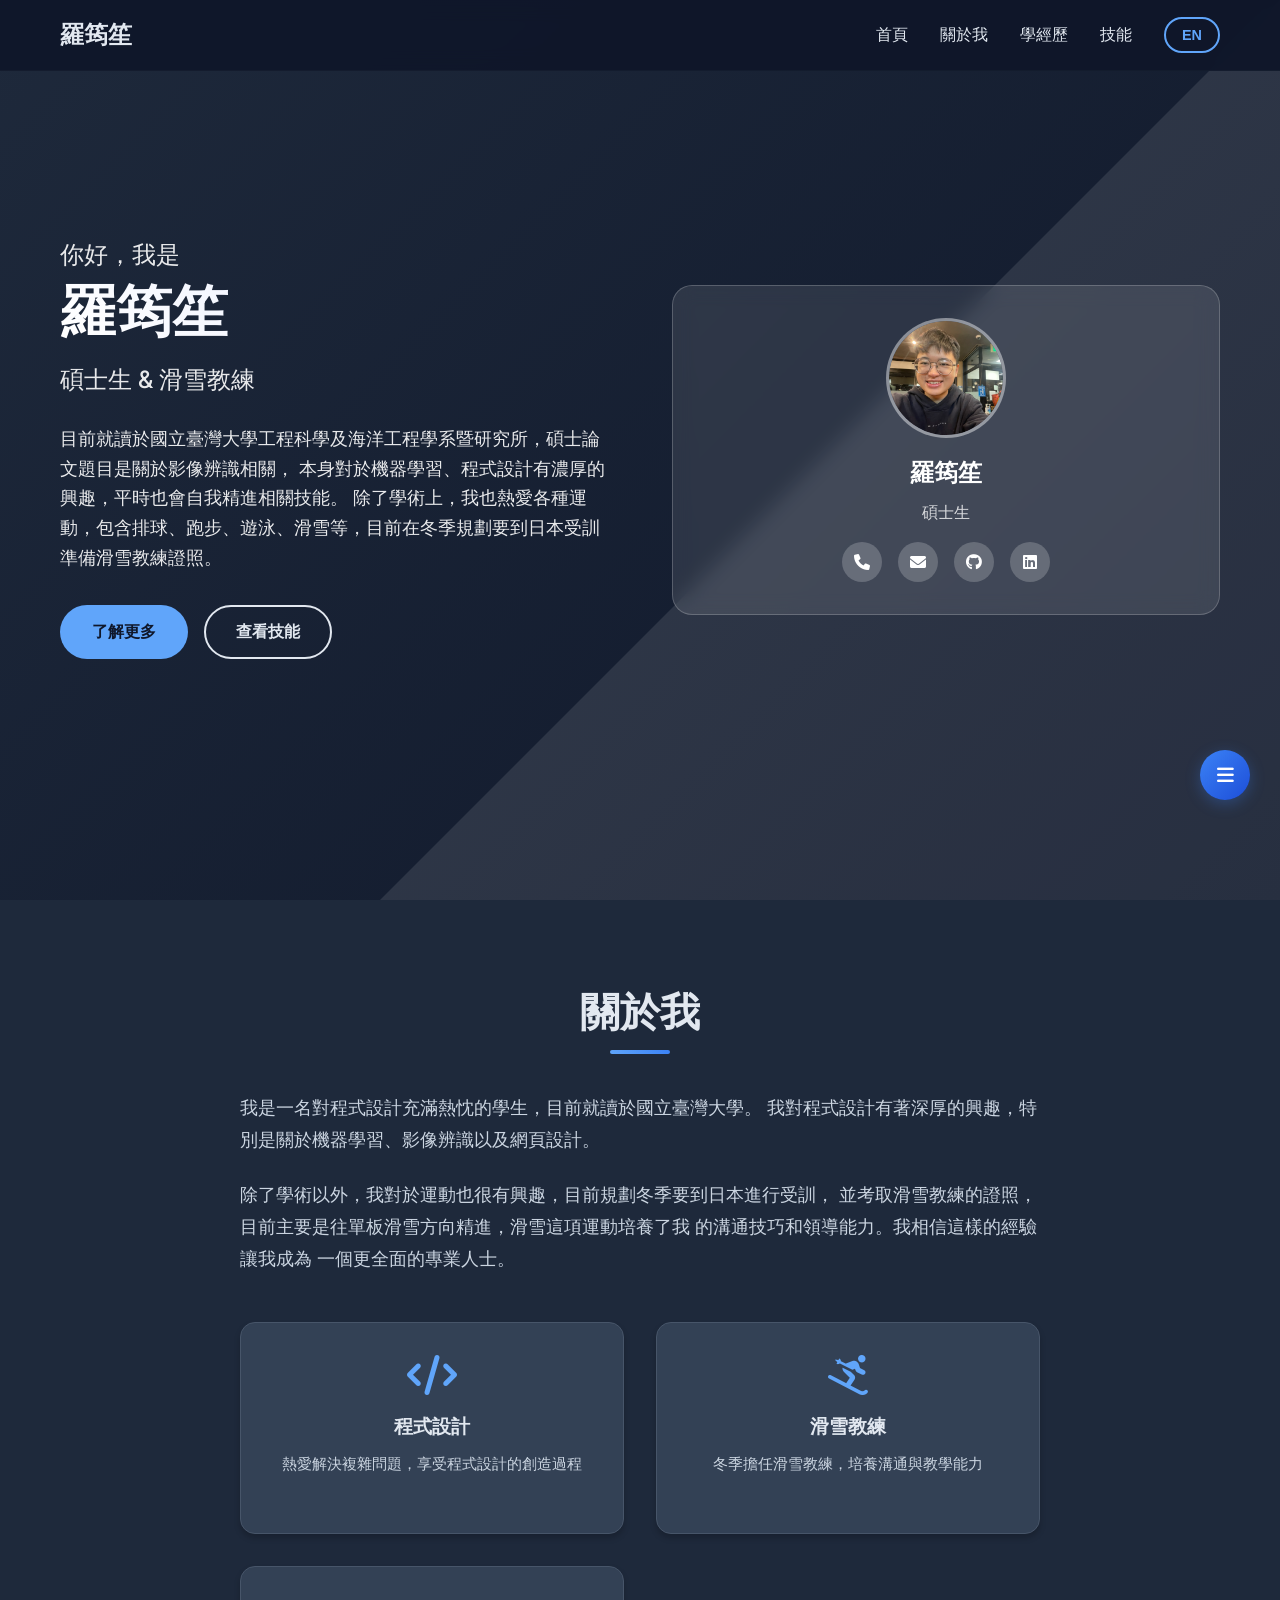
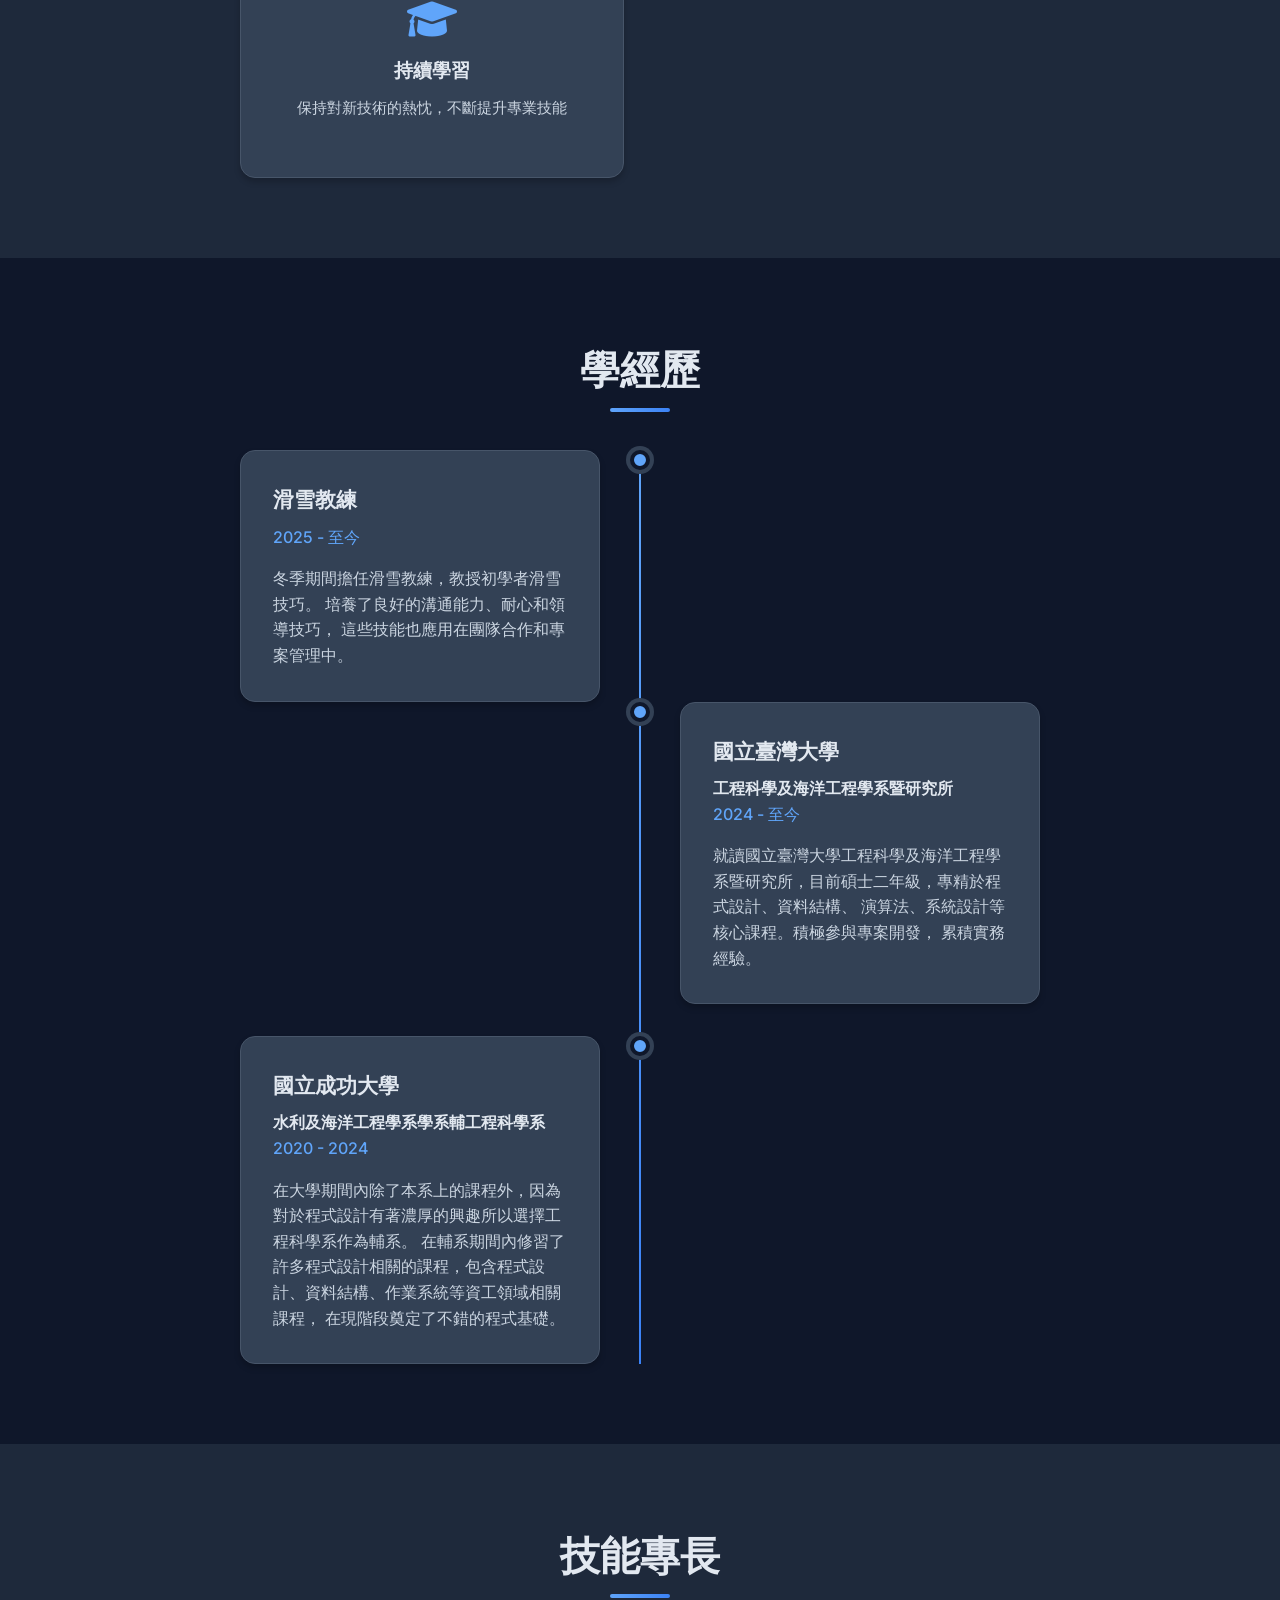
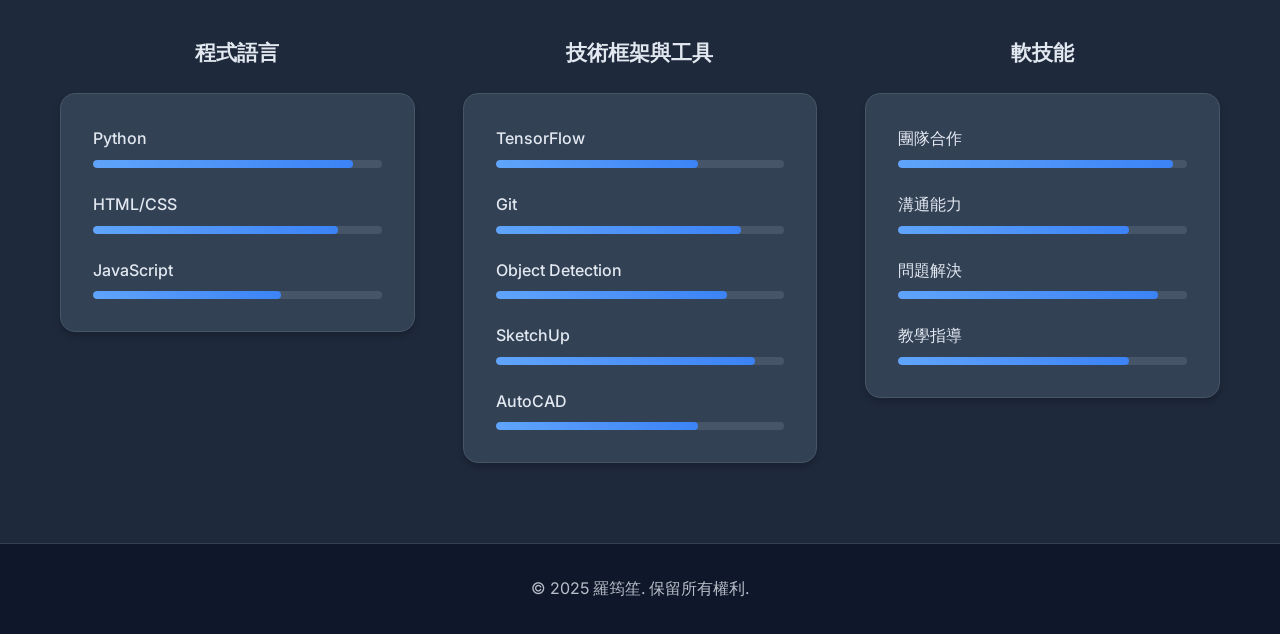
==== index.html @ c0f43e89 "new personal website" ====
<!DOCTYPE html>
<html lang="zh-TW">
<head>
    <meta charset="UTF-8">
    <meta name="viewport" content="width=device-width, initial-scale=1.0">
    <title>homepage</title>
    <link rel="stylesheet" href="styles.css">
    <link href="https://fonts.googleapis.com/css2?family=Inter:wght@300;400;500;600;700&display=swap" rel="stylesheet">
    <link rel="stylesheet" href="https://cdnjs.cloudflare.com/ajax/libs/font-awesome/6.0.0/css/all.min.css">
</head>
<body>
    <nav class="navbar">
        <div class="nav-container">
            <div class="nav-logo">
                <a href="#home"><h2 data-zh="羅筠笙" data-en="YUN-SHENG, LO">羅筠笙</h2></a>
            </div>
            <div class="nav-right">
                <ul class="nav-menu">
                    <li><a href="#home" class="nav-link" data-zh="首頁" data-en="Home">首頁</a></li>
                    <li><a href="#about" class="nav-link" data-zh="關於我" data-en="About">關於我</a></li>
                    <li><a href="#education" class="nav-link" data-zh="學經歷" data-en="Education">學經歷</a></li>
                    <li><a href="#skills" class="nav-link" data-zh="技能" data-en="Skills">技能</a></li>
                </ul>
                <div class="language-switcher">
                    <button id="langToggle" class="lang-btn">EN</button>
                </div>
                
            </div>
            <div class="hamburger">
                <span class="bar"></span>
                <span class="bar"></span>
                <span class="bar"></span>
            </div>
        </div>
    </nav>

    <main>
        <!-- Hero Section -->
        <section id="home" class="hero">
            <div class="hero-container">
                <div class="hero-content">
                    <h1 class="hero-title">
                        <span class="greeting" data-zh="你好，我是" data-en="Hello, I'm">你好，我是</span>
                        <span class="name" data-zh="羅筠笙" data-en="YUN-SHENG, LO">羅筠笙</span>
                    </h1>
                    <p class="hero-subtitle" data-zh="碩士生 & 滑雪教練" data-en="Master Student & Snowboard Instructor">碩士生 & 滑雪教練</p>
                    <p class="hero-description" data-zh="目前就讀於國立臺灣大學工程科學及海洋工程學系暨研究所，碩士論文題目是關於影像辨識相關，本身對於機器學習、程式設計有濃厚的興趣，平時也會自我精進相關技能。除了學術上，我也熱愛各種運動，包含排球、跑步、遊泳、滑雪等，目前在冬季規劃要到日本受訓準備滑雪教練證照。" data-en="I am currently studying in the Department and Graduate Institute of Engineering Science and Ocean Engineering at National Taiwan University. My master’s thesis focuses on image recognition. I have a strong interest in machine learning and programming, and I actively work on improving my skills in these areas. Beyond academics, I am also passionate about various sports, including volleyball, running, swimming, and skiing. This winter, I plan to go to Japan for training in preparation for obtaining a ski instructor certification.">
                        目前就讀於國立臺灣大學工程科學及海洋工程學系暨研究所，碩士論文題目是關於影像辨識相關，
                        本身對於機器學習、程式設計有濃厚的興趣，平時也會自我精進相關技能。
                        除了學術上，我也熱愛各種運動，包含排球、跑步、遊泳、滑雪等，目前在冬季規劃要到日本受訓準備滑雪教練證照。
                    </p>
                    <div class="hero-buttons">
                        <a href="#about" class="btn btn-primary" data-zh="了解更多" data-en="Learn More">了解更多</a>
                        <a href="#skills" class="btn btn-secondary" data-zh="查看技能" data-en="View Skills">查看技能</a>
                    </div>
                </div>
                <div class="hero-image">
                    <div class="profile-card">
                        <div class="profile-image">
                            <img src="profile_img.jpeg" alt="羅筠笙" class="profile-photo">
                        </div>
                        <div class="profile-info">
                            <h3 data-zh="羅筠笙" data-en="YUN-SHENG, LO">羅筠笙</h3>
                            <p data-zh="碩士生" data-en="Master Student">碩士生</p>
                            <div class="social-links">
                                <a href="tel:+886-XXX-XXX-XXX" class="social-link" title="Phone: +886-XXX-XXX-XXX"><i class="fas fa-phone"></i></a>
                                <a href="mailto:r13525009@ntu.edu.tw" class="social-link" title="Email: r13525009@ntu.edu.tw"><i class="fas fa-envelope"></i></a>
                                <a href="https://github.com/Pizza0409" class="social-link" title="GitHub" target="_blank"><i class="fab fa-github"></i></a>
                                <a href="https://www.linkedin.com/in/yun-sheng-lo-7508771b5/" class="social-link" title="LinkedIn" target="_blank"><i class="fab fa-linkedin"></i></a>
                            </div>
                        </div>
                    </div>
                </div>
            </div>
        </section>

        <!-- About Section -->
        <section id="about" class="about">
            <div class="container">
                <h2 class="section-title" data-zh="關於我" data-en="About Me">關於我</h2>
                <div class="about-content">
                    <div class="about-text">
                        <p>
                            我是一名對程式設計充滿熱忱的學生，目前就讀於國立臺灣大學。
                            我對程式設計有著深厚的興趣，特別是關於機器學習、影像辨識以及網頁設計。
                        </p>
                        <p>
                            除了學術以外，我對於運動也很有興趣，目前規劃冬季要到日本進行受訓，
                            並考取滑雪教練的證照，目前主要是往單板滑雪方向精進，滑雪這項運動培養了我
                            的溝通技巧和領導能力。我相信這樣的經驗讓我成為
                            一個更全面的專業人士。
                        </p>
                        <div class="about-highlights">
                            <div class="highlight">
                                <i class="fas fa-code"></i>
                                <h4>程式設計</h4>
                                <p>熱愛解決複雜問題，享受程式設計的創造過程</p>
                            </div>
                            <div class="highlight">
                                <i class="fas fa-skiing"></i>
                                <h4>滑雪教練</h4>
                                <p>冬季擔任滑雪教練，培養溝通與教學能力</p>
                            </div>
                            <div class="highlight">
                                <i class="fas fa-graduation-cap"></i>
                                <h4>持續學習</h4>
                                <p>保持對新技術的熱忱，不斷提升專業技能</p>
                            </div>
                        </div>
                    </div>
                </div>
            </div>
        </section>

        <!-- Education Section -->
        <section id="education" class="education">
            <div class="container">
                <h2 class="section-title" data-zh="學經歷" data-en="Education & Experience">學經歷</h2>
                <div class="timeline">
                    <!-- 2025-至今: 滑雪教練 (最新，最上面) -->
                    <div class="timeline-item timeline-item-current">
                        <div class="timeline-marker timeline-marker-current"></div>
                        <div class="timeline-content timeline-content-right">
                            <h3>滑雪教練</h3>
                            <p class="timeline-period" data-zh="2025 - 至今" data-en="2025 - Now">2025 - 至今</p>
                            <p class="timeline-description">
                                冬季期間擔任滑雪教練，教授初學者滑雪技巧。
                                培養了良好的溝通能力、耐心和領導技巧，
                                這些技能也應用在團隊合作和專案管理中。
                            </p>
                        </div>
                    </div>
                    
                    <!-- 2024-至今: 臺大碩士 (與滑雪教練重疊) -->
                    <div class="timeline-item timeline-item-overlap">
                        <div class="timeline-marker timeline-marker-overlap"></div>
                        <div class="timeline-content timeline-content-left">
                            <h3>國立臺灣大學</h3>
                            <h4>工程科學及海洋工程學系暨研究所</h4>
                            <p class="timeline-period" data-zh="2024 - 至今" data-en="2024 - Now">2024 - 至今</p>
                            <p class="timeline-description">
                                就讀國立臺灣大學工程科學及海洋工程學系暨研究所，目前碩士二年級，專精於程式設計、資料結構、
                                演算法、系統設計等核心課程。積極參與專案開發，
                                累積實務經驗。
                            </p>
                        </div>
                    </div>
                    
                    <!-- 2020-2024: 成大 (已結束，不重疊) -->
                    <div class="timeline-item timeline-item-completed">
                        <div class="timeline-marker timeline-marker-completed"></div>
                        <div class="timeline-content timeline-content-right">
                            <h3>國立成功大學</h3>
                            <h4>水利及海洋工程學系學系輔工程科學系</h4>
                            <p class="timeline-period" data-zh="2020 - 2024" data-en="2020 - 2024">2020 - 2024</p>
                            <p class="timeline-description">
                                在大學期間內除了本系上的課程外，因為對於程式設計有著濃厚的興趣所以選擇工程科學系作為輔系。
                                在輔系期間內修習了許多程式設計相關的課程，包含程式設計、資料結構、作業系統等資工領域相關課程，
                                在現階段奠定了不錯的程式基礎。
                            </p>
                        </div>
                    </div>
                </div>
            </div>
        </section>

        <!-- Skills Section -->
        <section id="skills" class="skills">
            <div class="container">
                <h2 class="section-title" data-zh="技能專長" data-en="Skills & Expertise">技能專長</h2>
                <div class="skills-grid">
                    <div class="skill-category">
                        <h3 data-zh="程式語言" data-en="Programming Languages">程式語言</h3>
                        <div class="skill-items">
                            <div class="skill-item">
                                <span>Python</span>
                                <div class="skill-bar">
                                    <div class="skill-progress" data-width="90"></div>
                                </div>
                            </div>
                            <div class="skill-item">
                                <span>HTML/CSS</span>
                                <div class="skill-bar">
                                    <div class="skill-progress" data-width="85"></div>
                                </div>
                            </div>
                            <div class="skill-item">
                                <span>JavaScript</span>
                                <div class="skill-bar">
                                    <div class="skill-progress" data-width="65"></div>
                                </div>
                            </div>
                        </div>
                    </div>
                    <div class="skill-category">
                        <h3 data-zh="技術框架與工具" data-en="Technical Frameworks & Tools">技術框架與工具</h3>
                        <div class="skill-items">
                            <div class="skill-item">
                                <span>TensorFlow</span>
                                <div class="skill-bar">
                                    <div class="skill-progress" data-width="70"></div>
                                </div>
                            </div>
                            <div class="skill-item">
                                <span>Git</span>
                                <div class="skill-bar">
                                    <div class="skill-progress" data-width="85"></div>
                                </div>
                            </div>
                            <div class="skill-item">
                                <span>Object Detection</span>
                                <div class="skill-bar">
                                    <div class="skill-progress" data-width="80"></div>
                                </div>
                            </div>
                            <div class="skill-item">
                                <span>SketchUp</span>
                                <div class="skill-bar">
                                    <div class="skill-progress" data-width="90"></div>
                                </div>
                            </div>
                            <div class="skill-item">
                                <span>AutoCAD</span>
                                <div class="skill-bar">
                                    <div class="skill-progress" data-width="70"></div>
                                </div>
                            </div>
                        </div>
                    </div>
                    <div class="skill-category">
                        <h3 data-zh="軟技能" data-en="Soft Skills">軟技能</h3>
                        <div class="skill-items">
                            <div class="skill-item">
                                <span data-zh="團隊合作" data-en="Teamwork">團隊合作</span>
                                <div class="skill-bar">
                                    <div class="skill-progress" data-width="95"></div>
                                </div>
                            </div>
                            <div class="skill-item">
                                <span data-zh="溝通能力" data-en="Communication">溝通能力</span>
                                <div class="skill-bar">
                                    <div class="skill-progress" data-width="80"></div>
                                </div>
                            </div>
                            <div class="skill-item">
                                <span data-zh="問題解決" data-en="Problem Solving">問題解決</span>
                                <div class="skill-bar">
                                    <div class="skill-progress" data-width="90"></div>
                                </div>
                            </div>
                            <div class="skill-item">
                                <span data-zh="教學指導" data-en="Teaching & Mentoring">教學指導</span>
                                <div class="skill-bar">
                                    <div class="skill-progress" data-width="80"></div>
                                </div>
                            </div>
                        </div>
                    </div>
                </div>
            </div>
        </section>

    </main>


    <footer class="footer">
        <div class="container">
            <p data-zh="© 2025 羅筠笙. 保留所有權利." data-en="© 2025 Yun-Sheng Lo. All rights reserved.">&copy; 2025 羅筠笙. 保留所有權利.</p>
        </div>
    </footer>

    <!-- Back to Top Button -->
    <button id="backToTop" class="back-to-top" aria-label="回到頂部">
        <i class="fas fa-chevron-up"></i>
    </button>

    <!-- Page Navigation Menu -->
    <div id="pageNav" class="page-navigation">
        <div class="page-nav-toggle">
            <i class="fas fa-bars"></i>
        </div>
        <div class="page-nav-menu">
            <a href="#home" class="page-nav-item" data-zh="首頁" data-en="Home">
                <i class="fas fa-home"></i>
                <span>首頁</span>
            </a>
            <a href="#about" class="page-nav-item" data-zh="關於我" data-en="About">
                <i class="fas fa-user"></i>
                <span>關於我</span>
            </a>
            <a href="#education" class="page-nav-item" data-zh="學經歷" data-en="Education">
                <i class="fas fa-graduation-cap"></i>
                <span>學經歷</span>
            </a>
            <a href="#skills" class="page-nav-item" data-zh="技能專長" data-en="Skills">
                <i class="fas fa-code"></i>
                <span>技能專長</span>
            </a>
        </div>
    </div>

    <script src="script-compiled.js"></script>
</body>
</html>
---- styles.css ----
/* Reset and Base Styles */
* {
    margin: 0;
    padding: 0;
    box-sizing: border-box;
}

html {
    scroll-behavior: smooth;
}

body {
    font-family: 'Inter', sans-serif;
    line-height: 1.6;
    color: #e2e8f0;
    background-color: #0f172a;
}

.container {
    max-width: 1200px;
    margin: 0 auto;
    padding: 0 20px;
}

/* Navigation */
.navbar {
    position: fixed;
    top: 0;
    width: 100%;
    background: rgba(15, 23, 42, 0.95);
    backdrop-filter: blur(10px);
    z-index: 1000;
    border-bottom: 1px solid rgba(30, 41, 59, 0.3);
    transition: all 0.3s ease;
}

.nav-container {
    max-width: 1200px;
    margin: 0 auto;
    padding: 0 20px;
    display: flex;
    justify-content: space-between;
    align-items: center;
    height: 70px;
}

.nav-right {
    display: flex;
    align-items: center;
    gap: 2rem;
}

.nav-logo a {
    text-decoration: none;
}

.nav-logo h2 {
    color: #e2e8f0;
    font-weight: 700;
    font-size: 1.5rem;
    min-width: 200px;
    text-align: left;
    white-space: nowrap;
    overflow: hidden;
    text-overflow: ellipsis;
    transition: all 0.3s ease;
}

.nav-menu {
    display: flex;
    list-style: none;
    gap: 2rem;
    transition: all 0.3s ease;
}

.nav-link {
    text-decoration: none;
    color: #e2e8f0;
    font-weight: 500;
    transition: all 0.3s ease;
    position: relative;
    white-space: nowrap;
}

.nav-link:hover {
    color: #60a5fa;
}

.nav-link::after {
    content: '';
    position: absolute;
    width: 0;
    height: 2px;
    bottom: -5px;
    left: 0;
    background-color: #60a5fa;
    transition: width 0.3s ease;
}

.nav-link:hover::after {
    width: 100%;
}

.language-switcher {
    display: flex;
    align-items: center;
}

.lang-btn {
    background: transparent;
    border: 2px solid #60a5fa;
    color: #60a5fa;
    padding: 8px 16px;
    border-radius: 20px;
    font-weight: 600;
    cursor: pointer;
    transition: all 0.3s ease;
    font-size: 0.9rem;
}

.lang-btn:hover {
    background: #60a5fa;
    color: #0f172a;
}

.hamburger {
    display: none;
    flex-direction: column;
    cursor: pointer;
}

.bar {
    width: 25px;
    height: 3px;
    background-color: #e2e8f0;
    margin: 3px 0;
    transition: 0.3s;
}

/* Hero Section */
.hero {
    min-height: 100vh;
    display: flex;
    align-items: center;
    background: linear-gradient(135deg, #1e293b 0%, #0f172a 100%);
    color: white;
    position: relative;
    overflow: hidden;
}

.hero::before {
    content: '';
    position: absolute;
    top: 0;
    left: 0;
    right: 0;
    bottom: 0;
    background: url('data:image/svg+xml,<svg xmlns="http://www.w3.org/2000/svg" viewBox="0 0 1000 1000"><polygon fill="rgba(255,255,255,0.1)" points="0,1000 1000,0 1000,1000"/></svg>');
    background-size: cover;
}

.hero-container {
    max-width: 1200px;
    margin: 0 auto;
    padding: 0 20px;
    display: grid;
    grid-template-columns: 1fr 1fr;
    gap: 4rem;
    align-items: center;
    position: relative;
    z-index: 1;
}

.hero-title {
    font-size: 3.5rem;
    font-weight: 700;
    margin-bottom: 1rem;
    line-height: 1.2;
}

.greeting {
    display: block;
    font-size: 1.5rem;
    font-weight: 400;
    opacity: 0.9;
    margin-bottom: 0.5rem;
}

.name {
    display: block;
    background: linear-gradient(45deg, #fff, #e0e7ff);
    -webkit-background-clip: text;
    -webkit-text-fill-color: transparent;
    background-clip: text;
}

.hero-subtitle {
    font-size: 1.5rem;
    font-weight: 500;
    margin-bottom: 1.5rem;
    opacity: 0.9;
}

.hero-description {
    font-size: 1.1rem;
    line-height: 1.7;
    margin-bottom: 2rem;
    opacity: 0.9;
}

.hero-buttons {
    display: flex;
    gap: 1rem;
}

.btn {
    padding: 12px 30px;
    border-radius: 50px;
    text-decoration: none;
    font-weight: 600;
    transition: all 0.3s ease;
    border: 2px solid transparent;
    cursor: pointer;
    display: inline-block;
}

.btn-primary {
    background-color: #60a5fa;
    color: #0f172a;
}

.btn-primary:hover {
    background-color: transparent;
    color: #60a5fa;
    border-color: #60a5fa;
    transform: translateY(-2px);
}

.btn-secondary {
    background-color: transparent;
    color: #e2e8f0;
    border-color: #e2e8f0;
}

.btn-secondary:hover {
    background-color: #e2e8f0;
    color: #0f172a;
    transform: translateY(-2px);
}

.profile-card {
    background: rgba(255, 255, 255, 0.1);
    backdrop-filter: blur(10px);
    border-radius: 20px;
    padding: 2rem;
    text-align: center;
    border: 1px solid rgba(255, 255, 255, 0.2);
}

.profile-image {
    width: 120px;
    height: 120px;
    background: rgba(255, 255, 255, 0.2);
    border-radius: 50%;
    display: flex;
    align-items: center;
    justify-content: center;
    margin: 0 auto 1rem;
    overflow: hidden;
    border: 3px solid rgba(255, 255, 255, 0.3);
}

.profile-photo {
    width: 100%;
    height: 100%;
    object-fit: cover;
    border-radius: 50%;
}

.profile-info h3 {
    font-size: 1.5rem;
    margin-bottom: 0.5rem;
}

.profile-info p {
    opacity: 0.8;
    margin-bottom: 1rem;
}

.social-links {
    display: flex;
    justify-content: center;
    gap: 1rem;
}

.social-link {
    width: 40px;
    height: 40px;
    background: rgba(255, 255, 255, 0.2);
    border-radius: 50%;
    display: flex;
    align-items: center;
    justify-content: center;
    color: #fff;
    text-decoration: none;
    transition: all 0.3s ease;
}

.social-link:hover {
    background: rgba(255, 255, 255, 0.3);
    transform: translateY(-2px);
}

/* Section Styles */
section {
    padding: 80px 0;
}

.section-title {
    text-align: center;
    font-size: 2.5rem;
    font-weight: 700;
    margin-bottom: 3rem;
    color: #e2e8f0;
    position: relative;
}

.section-title::after {
    content: '';
    position: absolute;
    bottom: -10px;
    left: 50%;
    transform: translateX(-50%);
    width: 60px;
    height: 4px;
    background: linear-gradient(45deg, #60a5fa, #3b82f6);
    border-radius: 2px;
}

/* About Section */
.about {
    background-color: #1e293b;
}

.about-content {
    max-width: 800px;
    margin: 0 auto;
}

.about-text p {
    font-size: 1.1rem;
    line-height: 1.8;
    margin-bottom: 1.5rem;
    color: #cbd5e1;
}

.about-highlights {
    display: grid;
    grid-template-columns: repeat(auto-fit, minmax(250px, 1fr));
    gap: 2rem;
    margin-top: 3rem;
}

.highlight {
    text-align: center;
    padding: 2rem;
    background: #334155;
    border-radius: 15px;
    box-shadow: 0 4px 6px rgba(0, 0, 0, 0.2);
    transition: transform 0.3s ease;
    border: 1px solid #475569;
}

.highlight:hover {
    transform: translateY(-5px);
    background: #475569;
}

.highlight i {
    font-size: 2.5rem;
    color: #60a5fa;
    margin-bottom: 1rem;
}

.highlight h4 {
    font-size: 1.2rem;
    font-weight: 600;
    margin-bottom: 0.5rem;
    color: #e2e8f0;
}

.highlight p {
    color: #cbd5e1;
    font-size: 0.95rem;
}

/* Education Section */
.timeline {
    max-width: 800px;
    margin: 0 auto;
    position: relative;
}

.timeline::before {
    content: '';
    position: absolute;
    left: 50%;
    top: 0;
    bottom: 0;
    width: 2px;
    background: linear-gradient(to bottom, #60a5fa, #3b82f6);
    transform: translateX(-50%);
}

.timeline-item {
    display: flex;
    margin-bottom: 3rem;
    position: relative;
}

/* Timeline item positioning */
.timeline-item-current {
    flex-direction: row-reverse; /* Right side */
    margin-bottom: 1rem;
}

.timeline-item-overlap {
    flex-direction: row; /* Left side */
    margin-top: -1rem; /* Overlap with current item */
    margin-bottom: 2rem;
    z-index: 1;
}

.timeline-item-completed {
    flex-direction: row-reverse; /* Right side */
    margin-bottom: 0;
}

/* Timeline content positioning */
.timeline-content-left {
    width: 45%;
    margin-right: auto;
    margin-left: 0;
}

.timeline-content-right {
    width: 45%;
    margin-left: auto;
    margin-right: 0;
}

/* Timeline markers */
.timeline-marker-current {
    background: #10b981; /* Green for current */
    border: 4px solid #0f172a;
    box-shadow: 0 0 0 4px #10b981;
}

.timeline-marker-overlap {
    background: #60a5fa; /* Blue for ongoing */
    border: 4px solid #0f172a;
    box-shadow: 0 0 0 4px #60a5fa;
}

.timeline-marker-completed {
    background: #6b7280; /* Gray for completed */
    border: 4px solid #0f172a;
    box-shadow: 0 0 0 4px #6b7280;
}

.timeline-marker {
    width: 20px;
    height: 20px;
    background: #60a5fa;
    border-radius: 50%;
    position: absolute;
    left: 50%;
    top: 0;
    transform: translateX(-50%);
    z-index: 1;
    border: 4px solid #0f172a;
    box-shadow: 0 0 0 4px #334155;
}

.timeline-content {
    background: #334155;
    padding: 2rem;
    border-radius: 15px;
    box-shadow: 0 4px 6px rgba(0, 0, 0, 0.2);
    width: 45%;
    position: relative;
    border: 1px solid #475569;
}

.timeline-item:nth-child(odd) .timeline-content {
    margin-right: auto;
    margin-left: 0;
}

.timeline-item:nth-child(even) .timeline-content {
    margin-left: auto;
    margin-right: 0;
}

.timeline-content h3 {
    font-size: 1.3rem;
    font-weight: 600;
    color: #e2e8f0;
    margin-bottom: 0.5rem;
}

.timeline-period {
    color: #60a5fa;
    font-weight: 500;
    margin-bottom: 1rem;
}

.timeline-description {
    color: #cbd5e1;
    line-height: 1.6;
}

/* Skills Section */
.skills {
    background-color: #1e293b;
}

.skills-grid {
    display: grid;
    grid-template-columns: repeat(auto-fit, minmax(350px, 1fr));
    gap: 3rem;
}

.skill-category h3 {
    font-size: 1.3rem;
    font-weight: 600;
    color: #e2e8f0;
    margin-bottom: 1.5rem;
    text-align: center;
}

.skill-items {
    background: #334155;
    padding: 2rem;
    border-radius: 15px;
    box-shadow: 0 4px 6px rgba(0, 0, 0, 0.2);
    border: 1px solid #475569;
}

.skill-item {
    margin-bottom: 1.5rem;
}

.skill-item:last-child {
    margin-bottom: 0;
}

.skill-item span {
    display: block;
    font-weight: 500;
    color: #e2e8f0;
    margin-bottom: 0.5rem;
}

.skill-bar {
    height: 8px;
    background-color: #475569;
    border-radius: 4px;
    overflow: hidden;
}

.skill-progress {
    height: 100%;
    background: linear-gradient(45deg, #60a5fa, #3b82f6);
    border-radius: 4px;
    width: 0;
    transition: width 1s ease-in-out;
}

/* Contact Section */
.contact-content {
    display: grid;
    grid-template-columns: 1fr 1fr;
    gap: 4rem;
    align-items: start;
}

.contact-info h3 {
    font-size: 1.5rem;
    font-weight: 600;
    color: #1f2937;
    margin-bottom: 1rem;
}

.contact-info p {
    color: #6b7280;
    line-height: 1.7;
    margin-bottom: 2rem;
}

.contact-methods {
    display: flex;
    flex-direction: column;
    gap: 1.5rem;
}

.contact-method {
    display: flex;
    align-items: center;
    gap: 1rem;
    padding: 1rem;
    background: #f8fafc;
    border-radius: 10px;
    transition: background-color 0.3s ease;
}

.contact-method:hover {
    background: #e5e7eb;
}

.contact-method i {
    font-size: 1.5rem;
    color: #2563eb;
    width: 30px;
    text-align: center;
}

.contact-method h4 {
    font-weight: 600;
    color: #1f2937;
    margin-bottom: 0.25rem;
}

.contact-method p {
    color: #6b7280;
    margin: 0;
}

.contact-form {
    background: white;
    padding: 2rem;
    border-radius: 15px;
    box-shadow: 0 4px 6px rgba(0, 0, 0, 0.05);
}

.form-group {
    margin-bottom: 1.5rem;
}

.form-group input,
.form-group textarea {
    width: 100%;
    padding: 12px 16px;
    border: 2px solid #e5e7eb;
    border-radius: 8px;
    font-size: 1rem;
    transition: border-color 0.3s ease;
    font-family: inherit;
}

.form-group input:focus,
.form-group textarea:focus {
    outline: none;
    border-color: #2563eb;
}

.form-group textarea {
    resize: vertical;
    min-height: 120px;
}

/* Footer */
.footer {
    background-color: #0f172a;
    color: #e2e8f0;
    text-align: center;
    padding: 2rem 0;
    border-top: 1px solid #334155;
}

.footer p {
    opacity: 0.8;
}

/* Responsive Design */
@media (max-width: 768px) {
    .nav-right {
        display: none;
    }

    .hamburger {
        display: flex;
    }

    .nav-menu {
        position: fixed;
        left: -100%;
        top: 70px;
        flex-direction: column;
        background-color: #1e293b;
        width: 100%;
        text-align: center;
        transition: 0.3s;
        box-shadow: 0 10px 27px rgba(0, 0, 0, 0.3);
        padding: 2rem 0;
        border-top: 1px solid #334155;
    }

    .nav-menu.active {
        left: 0;
    }

    .nav-menu.active .language-switcher {
        display: flex;
        justify-content: center;
        margin-top: 1rem;
    }

    .hero-container {
        grid-template-columns: 1fr;
        text-align: center;
        gap: 2rem;
    }

    .hero-title {
        font-size: 2.5rem;
    }

    .hero-buttons {
        justify-content: center;
        flex-wrap: wrap;
    }

    .timeline::before {
        left: 20px;
    }

    .timeline-item {
        flex-direction: row !important;
        padding-left: 50px;
        margin-top: 0 !important; /* Reset margin for mobile */
        margin-bottom: 2rem !important;
    }

    .timeline-item-current,
    .timeline-item-overlap,
    .timeline-item-completed {
        flex-direction: row !important;
        margin-top: 0 !important;
    }

    .timeline-marker {
        left: 20px;
    }

    .timeline-content,
    .timeline-content-left,
    .timeline-content-right {
        width: 100%;
        margin: 0 !important;
    }

    .timeline-marker-current,
    .timeline-marker-overlap,
    .timeline-marker-completed {
        left: 20px;
        background: #60a5fa !important; /* Reset color for mobile */
        box-shadow: 0 0 0 4px #334155 !important;
    }

    .contact-content {
        grid-template-columns: 1fr;
        gap: 2rem;
    }

    .skills-grid {
        grid-template-columns: 1fr;
    }

    .about-highlights {
        grid-template-columns: 1fr;
    }
}

@media (max-width: 480px) {
    .hero-title {
        font-size: 2rem;
    }

    .section-title {
        font-size: 2rem;
    }

    .btn {
        padding: 10px 20px;
        font-size: 0.9rem;
    }
}

/* Animation Classes */
.fade-in {
    opacity: 0;
    transform: translateY(30px);
    transition: all 0.6s ease;
}

.fade-in.visible {
    opacity: 1;
    transform: translateY(0);
}

.slide-in-left {
    opacity: 0;
    transform: translateX(-50px);
    transition: all 0.6s ease;
}

.slide-in-left.visible {
    opacity: 1;
    transform: translateX(0);
}

.slide-in-right {
    opacity: 0;
    transform: translateX(50px);
    transition: all 0.6s ease;
}

.slide-in-right.visible {
    opacity: 1;
    transform: translateX(0);
}

/* Back to Top Button */
.back-to-top {
    position: fixed;
    bottom: 30px;
    right: 30px;
    width: 50px;
    height: 50px;
    background: linear-gradient(135deg, #3b82f6, #1d4ed8);
    color: white;
    border: none;
    border-radius: 50%;
    cursor: pointer;
    display: flex;
    align-items: center;
    justify-content: center;
    font-size: 1.2rem;
    box-shadow: 0 4px 15px rgba(59, 130, 246, 0.3);
    transition: all 0.3s ease;
    z-index: 1000;
    opacity: 0;
    visibility: hidden;
    transform: translateY(20px);
}

.back-to-top.visible {
    opacity: 1;
    visibility: visible;
    transform: translateY(0);
}

.back-to-top:hover {
    background: linear-gradient(135deg, #1d4ed8, #1e40af);
    transform: translateY(-2px);
    box-shadow: 0 6px 20px rgba(59, 130, 246, 0.4);
}

/* Page Navigation */
.page-navigation {
    position: fixed;
    bottom: 100px;
    right: 30px;
    z-index: 1000;
    display: flex;
    flex-direction: column;
    gap: 1rem;
}

.page-nav-toggle {
    width: 50px;
    height: 50px;
    background: linear-gradient(135deg, #3b82f6, #1d4ed8);
    color: white;
    border: none;
    border-radius: 50%;
    cursor: pointer;
    display: flex;
    align-items: center;
    justify-content: center;
    font-size: 1.2rem;
    box-shadow: 0 4px 15px rgba(59, 130, 246, 0.3);
    transition: all 0.3s ease;
}

.page-nav-toggle:hover {
    background: linear-gradient(135deg, #1d4ed8, #1e40af);
    transform: scale(1.1);
    box-shadow: 0 6px 20px rgba(59, 130, 246, 0.4);
}

.page-nav-menu {
    display: flex;
    flex-direction: column;
    gap: 0.5rem;
    opacity: 0;
    visibility: hidden;
    transform: translateX(20px);
    transition: all 0.3s ease;
    background: rgba(15, 23, 42, 0.95);
    backdrop-filter: blur(10px);
    border-radius: 15px;
    padding: 1rem;
    border: 1px solid rgba(30, 41, 59, 0.3);
    box-shadow: 0 8px 32px rgba(0, 0, 0, 0.3);
    position: absolute;
    bottom: 0;
    right: 0;
    transform-origin: bottom right;
}

.page-navigation.active .page-nav-menu {
    opacity: 1;
    visibility: visible;
    transform: translateX(0);
}

.page-nav-item {
    display: flex;
    align-items: center;
    gap: 0.75rem;
    padding: 0.75rem 1rem;
    color: #e2e8f0;
    text-decoration: none;
    border-radius: 10px;
    transition: all 0.3s ease;
    white-space: nowrap;
    min-width: 120px;
}

.page-nav-item:hover {
    background: rgba(59, 130, 246, 0.1);
    color: #60a5fa;
    transform: translateX(-5px);
}

.page-nav-item i {
    font-size: 1rem;
    width: 16px;
    text-align: center;
}

.page-nav-item span {
    font-size: 0.9rem;
    font-weight: 500;
}

/* Responsive adjustments for navigation */
@media (max-width: 768px) {
    .back-to-top {
        bottom: 20px;
        right: 20px;
        width: 45px;
        height: 45px;
        font-size: 1rem;
    }
    
    .page-navigation {
        bottom: 80px;
        right: 20px;
    }
    
    .page-nav-toggle {
        width: 45px;
        height: 45px;
        font-size: 1rem;
    }
    
    .page-nav-menu {
        padding: 0.75rem;
        bottom: 0;
        right: 0;
        transform: translateY(0);
    }
    
    .page-nav-item {
        padding: 0.5rem 0.75rem;
        min-width: 100px;
    }
    
    .page-nav-item span {
        font-size: 0.8rem;
    }
}

@media (max-width: 480px) {
    .page-navigation {
        bottom: 70px;
        right: 15px;
    }
    
    .page-nav-toggle {
        width: 40px;
        height: 40px;
        font-size: 0.9rem;
    }
    
    .back-to-top {
        bottom: 15px;
        right: 15px;
        width: 40px;
        height: 40px;
        font-size: 0.9rem;
    }
}
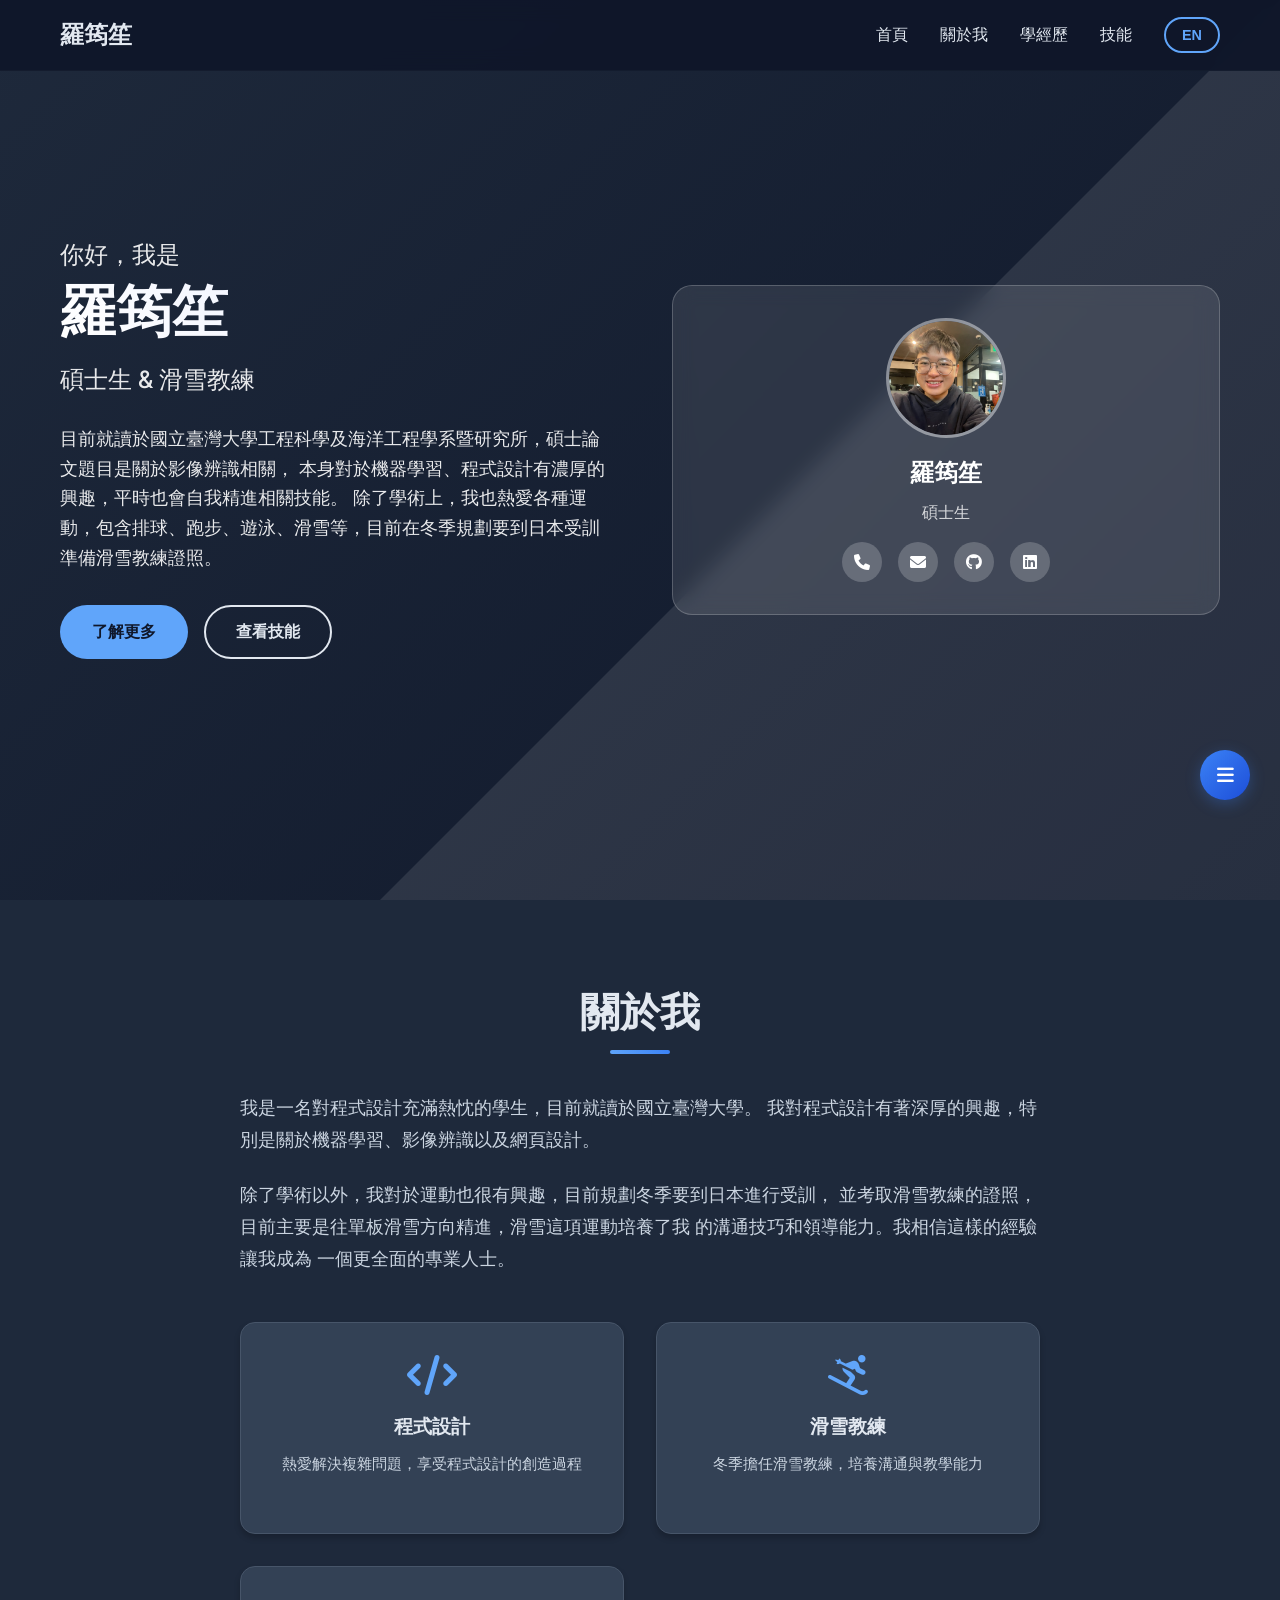
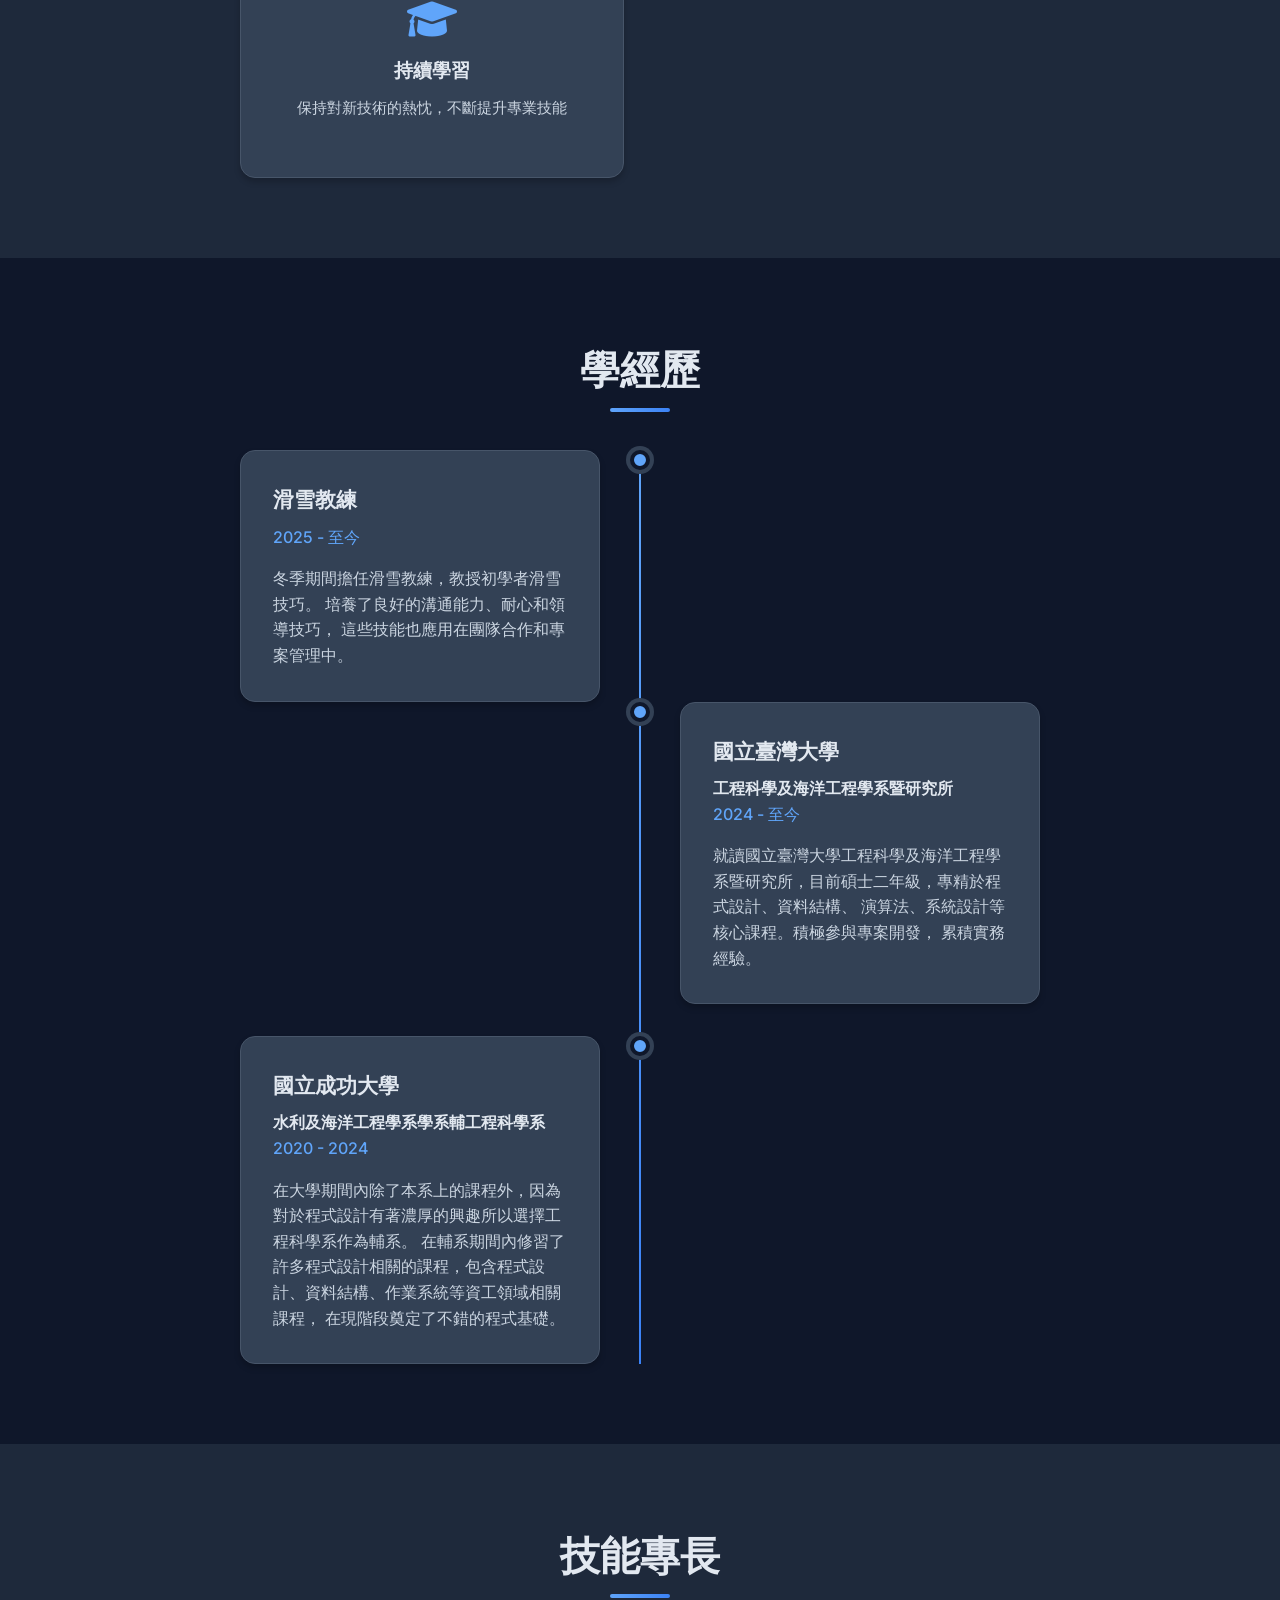
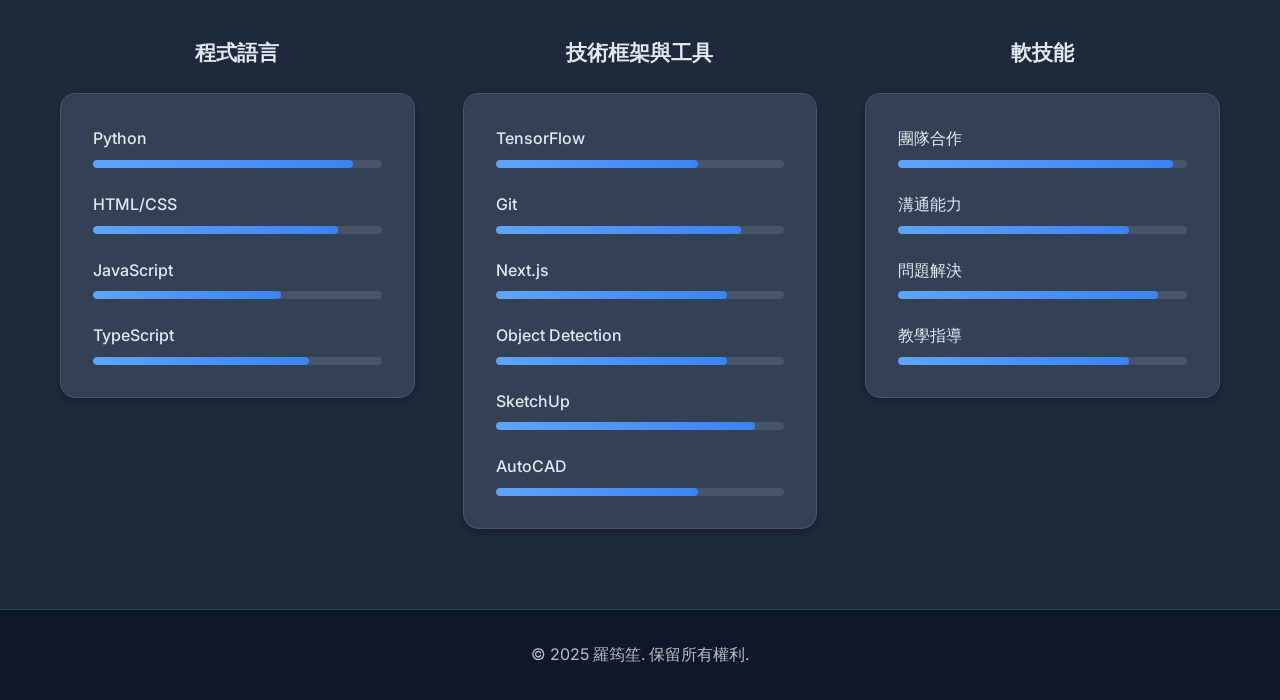
==== commit 96055c81: "update skill items" ====
--- a/index.html
+++ b/index.html
@@ -173,21 +173,27 @@
                         <h3 data-zh="程式語言" data-en="Programming Languages">程式語言</h3>
                         <div class="skill-items">
                             <div class="skill-item">
-                                <span>Python</span>
+                                <span data-zh="Python" data-en="Python">Python</span>
                                 <div class="skill-bar">
                                     <div class="skill-progress" data-width="90"></div>
                                 </div>
                             </div>
                             <div class="skill-item">
-                                <span>HTML/CSS</span>
+                                <span data-zh="HTML/CSS" data-en="HTML/CSS">HTML/CSS</span>
                                 <div class="skill-bar">
                                     <div class="skill-progress" data-width="85"></div>
                                 </div>
                             </div>
                             <div class="skill-item">
-                                <span>JavaScript</span>
+                                <span data-zh="JavaScript" data-en="JavaScript">JavaScript</span>
                                 <div class="skill-bar">
                                     <div class="skill-progress" data-width="65"></div>
+                                </div>
+                            </div>
+                            <div class="skill-item">
+                                <span data-zh="TypeScript" data-en="TypeScript">TypeScript</span>
+                                <div class="skill-bar">
+                                    <div class="skill-progress" data-width="75"></div>
                                 </div>
                             </div>
                         </div>
@@ -196,31 +202,37 @@
                         <h3 data-zh="技術框架與工具" data-en="Technical Frameworks & Tools">技術框架與工具</h3>
                         <div class="skill-items">
                             <div class="skill-item">
-                                <span>TensorFlow</span>
+                                <span data-zh="TensorFlow" data-en="TensorFlow">TensorFlow</span>
                                 <div class="skill-bar">
                                     <div class="skill-progress" data-width="70"></div>
                                 </div>
                             </div>
                             <div class="skill-item">
-                                <span>Git</span>
+                                <span data-zh="Git" data-en="Git">Git</span>
                                 <div class="skill-bar">
                                     <div class="skill-progress" data-width="85"></div>
                                 </div>
                             </div>
                             <div class="skill-item">
-                                <span>Object Detection</span>
+                                <span data-zh="Next.js" data-en="Next.js">Next.js</span>
                                 <div class="skill-bar">
                                     <div class="skill-progress" data-width="80"></div>
                                 </div>
                             </div>
                             <div class="skill-item">
-                                <span>SketchUp</span>
+                                <span data-zh="Object Detection" data-en="Object Detection">Object Detection</span>
+                                <div class="skill-bar">
+                                    <div class="skill-progress" data-width="80"></div>
+                                </div>
+                            </div>
+                            <div class="skill-item">
+                                <span data-zh="SketchUp" data-en="SketchUp">SketchUp</span>
                                 <div class="skill-bar">
                                     <div class="skill-progress" data-width="90"></div>
                                 </div>
                             </div>
                             <div class="skill-item">
-                                <span>AutoCAD</span>
+                                <span data-zh="AutoCAD" data-en="AutoCAD">AutoCAD</span>
                                 <div class="skill-bar">
                                     <div class="skill-progress" data-width="70"></div>
                                 </div>
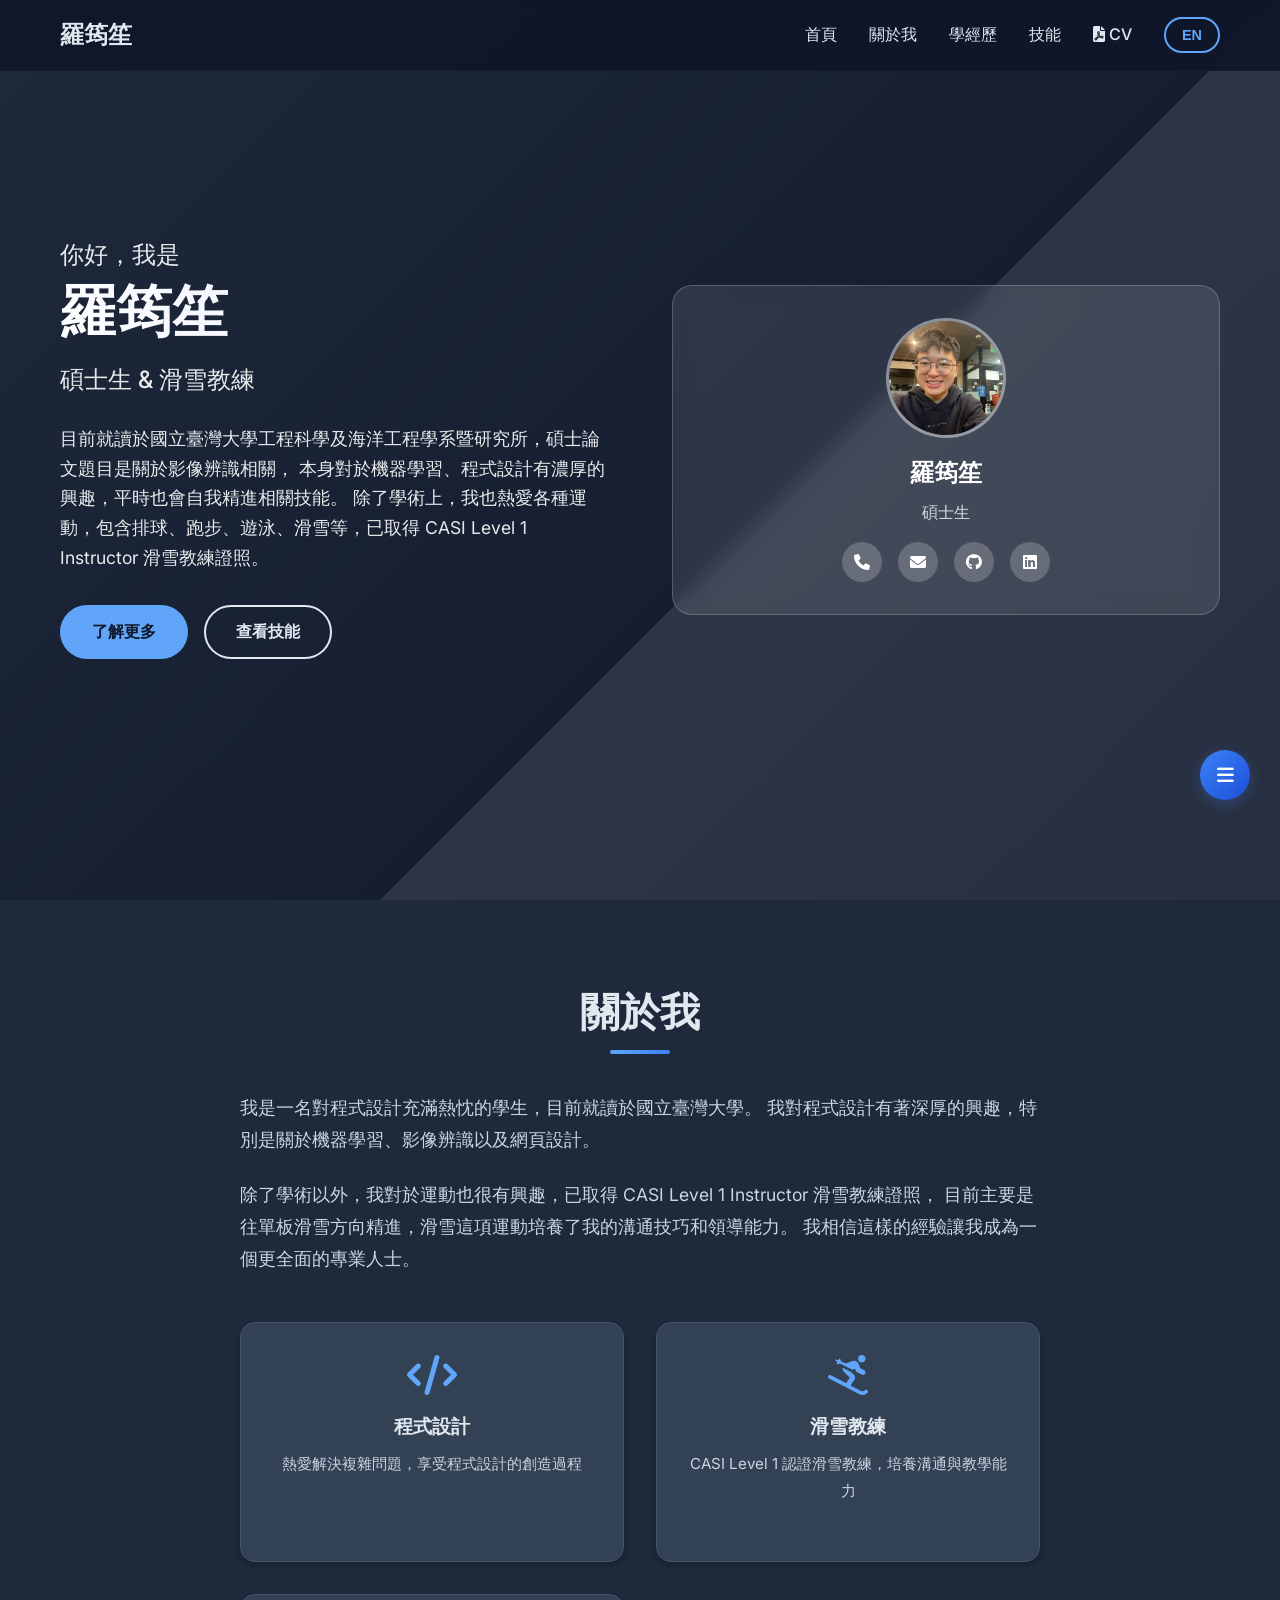
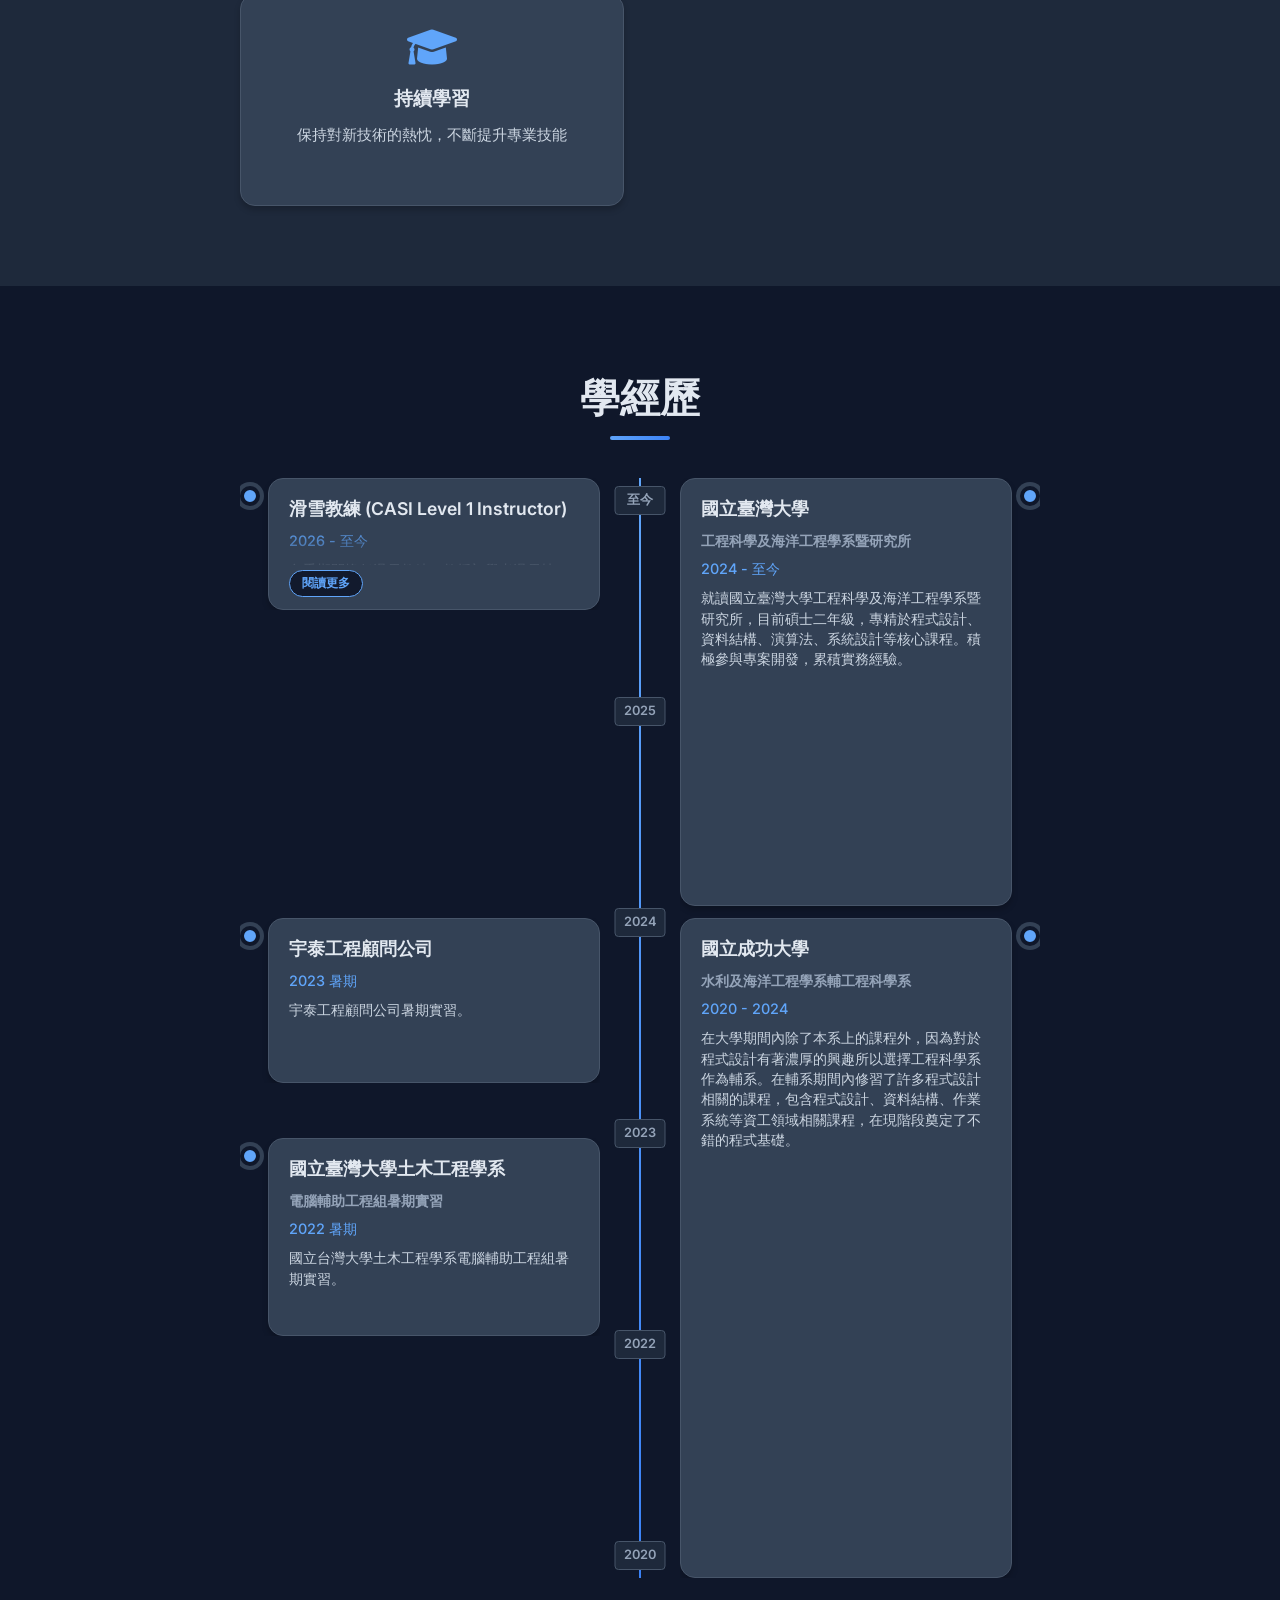
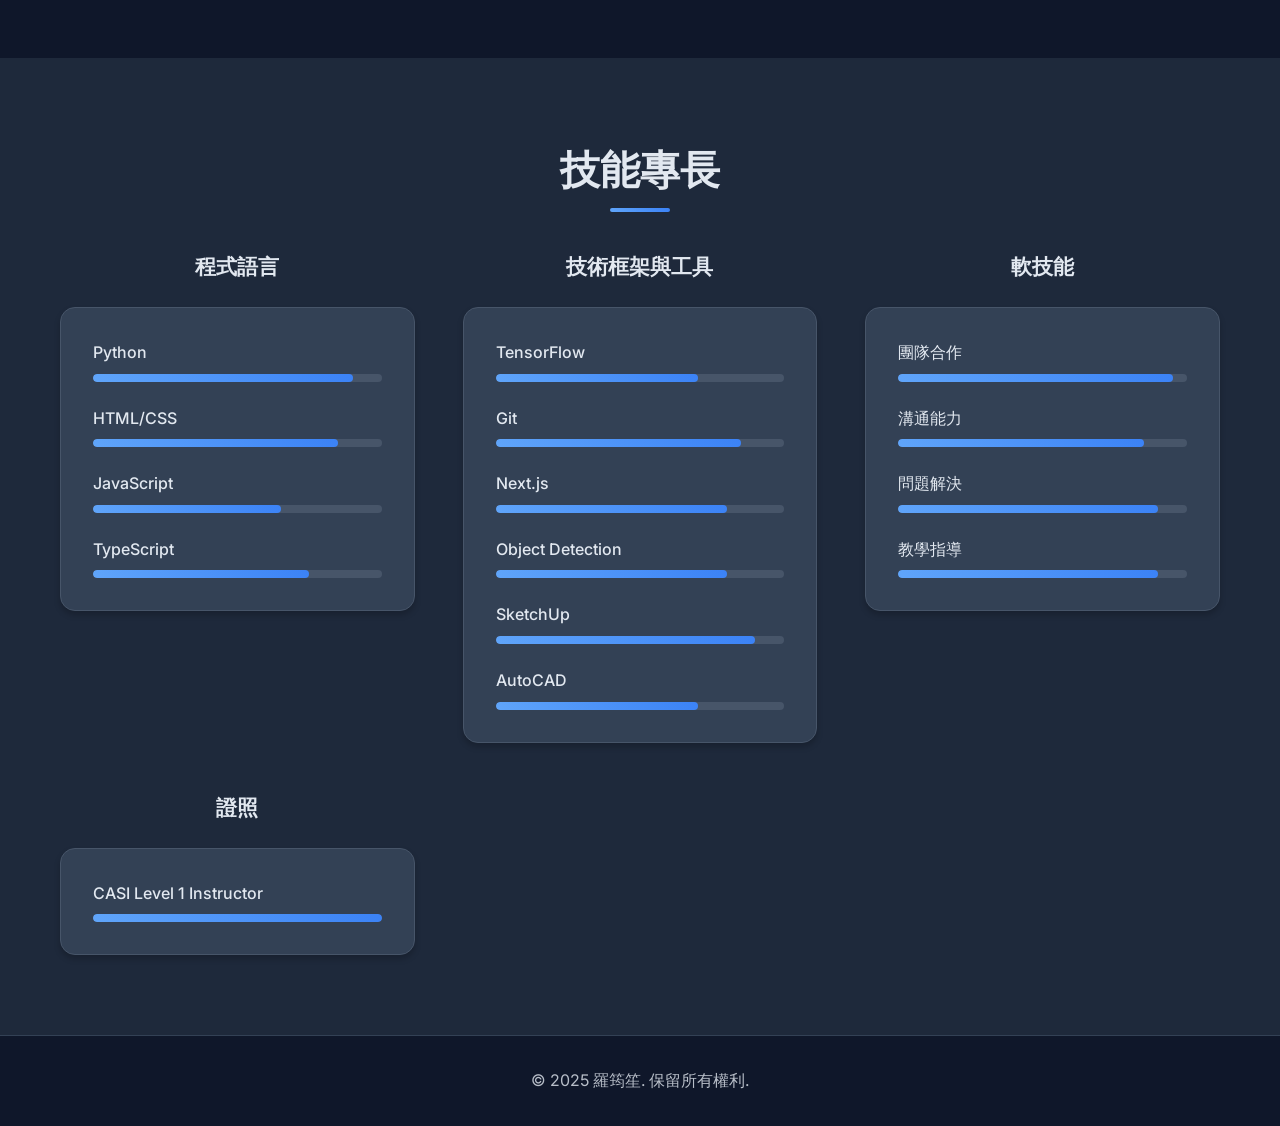
==== commit 3ba1b0b4: "upload the cv and certificates" ====
--- a/index.html
+++ b/index.html
@@ -20,6 +20,7 @@
                     <li><a href="#about" class="nav-link" data-zh="關於我" data-en="About">關於我</a></li>
                     <li><a href="#education" class="nav-link" data-zh="學經歷" data-en="Education">學經歷</a></li>
                     <li><a href="#skills" class="nav-link" data-zh="技能" data-en="Skills">技能</a></li>
+                    <li><a href="assets/cv/cv.pdf" target="_blank" rel="noopener noreferrer" class="nav-link nav-link-cv" download><i class="fas fa-file-pdf"></i> <span class="nav-cv-text" data-zh="履歷" data-en="CV">CV</span></a></li>
                 </ul>
                 <div class="language-switcher">
                     <button id="langToggle" class="lang-btn">EN</button>
@@ -44,10 +45,10 @@
                         <span class="name" data-zh="羅筠笙" data-en="YUN-SHENG, LO">羅筠笙</span>
                     </h1>
                     <p class="hero-subtitle" data-zh="碩士生 & 滑雪教練" data-en="Master Student & Snowboard Instructor">碩士生 & 滑雪教練</p>
-                    <p class="hero-description" data-zh="目前就讀於國立臺灣大學工程科學及海洋工程學系暨研究所，碩士論文題目是關於影像辨識相關，本身對於機器學習、程式設計有濃厚的興趣，平時也會自我精進相關技能。除了學術上，我也熱愛各種運動，包含排球、跑步、遊泳、滑雪等，目前在冬季規劃要到日本受訓準備滑雪教練證照。" data-en="I am currently studying in the Department and Graduate Institute of Engineering Science and Ocean Engineering at National Taiwan University. My master’s thesis focuses on image recognition. I have a strong interest in machine learning and programming, and I actively work on improving my skills in these areas. Beyond academics, I am also passionate about various sports, including volleyball, running, swimming, and skiing. This winter, I plan to go to Japan for training in preparation for obtaining a ski instructor certification.">
+                    <p class="hero-description" data-zh="目前就讀於國立臺灣大學工程科學及海洋工程學系暨研究所，碩士論文題目是關於影像辨識相關，本身對於機器學習、程式設計有濃厚的興趣，平時也會自我精進相關技能。除了學術上，我也熱愛各種運動，包含排球、跑步、遊泳、滑雪等，已取得 CASI Level 1 Instructor 滑雪教練證照。" data-en="I am currently studying in the Department and Graduate Institute of Engineering Science and Ocean Engineering at National Taiwan University. My master’s thesis focuses on image recognition. I have a strong interest in machine learning and programming, and I actively work on improving my skills in these areas. Beyond academics, I am also passionate about various sports, including volleyball, running, swimming, and skiing. I have obtained the CASI Level 1 Instructor snowboard instructor certification.">
                         目前就讀於國立臺灣大學工程科學及海洋工程學系暨研究所，碩士論文題目是關於影像辨識相關，
                         本身對於機器學習、程式設計有濃厚的興趣，平時也會自我精進相關技能。
-                        除了學術上，我也熱愛各種運動，包含排球、跑步、遊泳、滑雪等，目前在冬季規劃要到日本受訓準備滑雪教練證照。
+                        除了學術上，我也熱愛各種運動，包含排球、跑步、遊泳、滑雪等，已取得 CASI Level 1 Instructor 滑雪教練證照。
                     </p>
                     <div class="hero-buttons">
                         <a href="#about" class="btn btn-primary" data-zh="了解更多" data-en="Learn More">了解更多</a>
@@ -85,10 +86,9 @@
                             我對程式設計有著深厚的興趣，特別是關於機器學習、影像辨識以及網頁設計。
                         </p>
                         <p>
-                            除了學術以外，我對於運動也很有興趣，目前規劃冬季要到日本進行受訓，
-                            並考取滑雪教練的證照，目前主要是往單板滑雪方向精進，滑雪這項運動培養了我
-                            的溝通技巧和領導能力。我相信這樣的經驗讓我成為
-                            一個更全面的專業人士。
+                            除了學術以外，我對於運動也很有興趣，已取得 CASI Level 1 Instructor 滑雪教練證照，
+                            目前主要是往單板滑雪方向精進，滑雪這項運動培養了我的溝通技巧和領導能力。
+                            我相信這樣的經驗讓我成為一個更全面的專業人士。
                         </p>
                         <div class="about-highlights">
                             <div class="highlight">
@@ -98,8 +98,8 @@
                             </div>
                             <div class="highlight">
                                 <i class="fas fa-skiing"></i>
-                                <h4>滑雪教練</h4>
-                                <p>冬季擔任滑雪教練，培養溝通與教學能力</p>
+                                <h4 data-zh="滑雪教練" data-en="Snowboard Instructor">滑雪教練</h4>
+                                <p data-zh="CASI Level 1 認證滑雪教練，培養溝通與教學能力" data-en="CASI Level 1 certified instructor, developing communication and teaching skills">CASI Level 1 認證滑雪教練，培養溝通與教學能力</p>
                             </div>
                             <div class="highlight">
                                 <i class="fas fa-graduation-cap"></i>
@@ -112,52 +112,70 @@
             </div>
         </section>
 
-        <!-- Education Section -->
+        <!-- Education Section：中央時間軸 + 依時間垂直對齊，左右分側呈現重疊 -->
         <section id="education" class="education">
             <div class="container">
                 <h2 class="section-title" data-zh="學經歷" data-en="Education & Experience">學經歷</h2>
-                <div class="timeline">
-                    <!-- 2025-至今: 滑雪教練 (最新，最上面) -->
-                    <div class="timeline-item timeline-item-current">
+                <div class="timeline timeline-by-date">
+                    <!-- 中央軸線與年份標記 -->
+                    <div class="timeline-axis-vertical">
+                        <span class="timeline-year" data-zh="至今" data-en="Now">至今</span>
+                        <span class="timeline-year">2025</span>
+                        <span class="timeline-year">2024</span>
+                        <span class="timeline-year">2023</span>
+                        <span class="timeline-year">2022</span>
+                        <span class="timeline-year">2020</span>
+                    </div>
+                    <div class="timeline-card timeline-card-left timeline-card-current timeline-card-span" style="--top: 0%; --height: 12%;">
                         <div class="timeline-marker timeline-marker-current"></div>
-                        <div class="timeline-content timeline-content-right">
-                            <h3>滑雪教練</h3>
-                            <p class="timeline-period" data-zh="2025 - 至今" data-en="2025 - Now">2025 - 至今</p>
-                            <p class="timeline-description">
-                                冬季期間擔任滑雪教練，教授初學者滑雪技巧。
-                                培養了良好的溝通能力、耐心和領導技巧，
-                                這些技能也應用在團隊合作和專案管理中。
+                        <div class="timeline-content">
+                            <h3 data-zh="滑雪教練 (CASI Level 1 Instructor)" data-en="Snowboard Instructor (CASI Level 1)">滑雪教練 (CASI Level 1 Instructor)</h3>
+                            <p class="timeline-period" data-zh="2026 - 至今" data-en="2026 - Now">2026 - 至今</p>
+                            <p class="timeline-description">冬季期間擔任滑雪教練，教授初學者滑雪技巧。培養了良好的溝通能力、耐心和領導技巧，這些技能也應用在團隊合作和專案管理中。</p>
+                            <p class="timeline-cert">
+                                <strong>CASI Level 1 Instructor</strong>
+                                <a href="assets/certificates/casi-level1.pdf" target="_blank" rel="noopener noreferrer" class="cert-link"><i class="fas fa-external-link-alt"></i> <span class="cert-link-text" data-zh="查看證照" data-en="View certificate">查看證照</span></a>
+                                <a href="assets/certificates/casi-level1.pdf" download class="cert-link"><i class="fas fa-download"></i> <span class="cert-link-dl-text" data-zh="下載" data-en="Download">下載</span></a>
                             </p>
                         </div>
                     </div>
-                    
-                    <!-- 2024-至今: 臺大碩士 (與滑雪教練重疊) -->
-                    <div class="timeline-item timeline-item-overlap">
+                    <!-- 臺大碩士 2024-至今：視覺區塊從至今(0%)延伸到2024(40%) -->
+                    <div class="timeline-card timeline-card-right timeline-card-overlap timeline-card-span timeline-card-gap-bottom" style="--top: 0%; --height: 40%;">
                         <div class="timeline-marker timeline-marker-overlap"></div>
-                        <div class="timeline-content timeline-content-left">
+                        <div class="timeline-content">
                             <h3>國立臺灣大學</h3>
                             <h4>工程科學及海洋工程學系暨研究所</h4>
                             <p class="timeline-period" data-zh="2024 - 至今" data-en="2024 - Now">2024 - 至今</p>
-                            <p class="timeline-description">
-                                就讀國立臺灣大學工程科學及海洋工程學系暨研究所，目前碩士二年級，專精於程式設計、資料結構、
-                                演算法、系統設計等核心課程。積極參與專案開發，
-                                累積實務經驗。
-                            </p>
-                        </div>
-                    </div>
-                    
-                    <!-- 2020-2024: 成大 (已結束，不重疊) -->
-                    <div class="timeline-item timeline-item-completed">
+                            <p class="timeline-description">就讀國立臺灣大學工程科學及海洋工程學系暨研究所，目前碩士二年級，專精於程式設計、資料結構、演算法、系統設計等核心課程。積極參與專案開發，累積實務經驗。</p>
+                        </div>
+                    </div>
+                    <!-- 宇泰 2023 暑期：區塊長度符合暑期比例，高度足夠顯示完整內容 -->
+                    <div class="timeline-card timeline-card-left timeline-card-overlap timeline-card-span" style="--top: 40%; --height: 15%;">
+                        <div class="timeline-marker timeline-marker-overlap"></div>
+                        <div class="timeline-content">
+                            <h3 data-zh="宇泰工程顧問公司" data-en="Union-Tech Engineering Consultants Co.">宇泰工程顧問公司</h3>
+                            <p class="timeline-period" data-zh="2023 暑期" data-en="2023 Summer">2023 暑期</p>
+                            <p class="timeline-description" data-zh="宇泰工程顧問公司暑期實習。" data-en="Summer internship at Union-Tech Engineering Consultants Co.">宇泰工程顧問公司暑期實習。</p>
+                        </div>
+                    </div>
+                    <!-- 台大土木 2022 暑期：區塊略高以容納標題+副標+描述，避免截斷 -->
+                    <div class="timeline-card timeline-card-left timeline-card-overlap timeline-card-span" style="--top: 60%; --height: 18%;">
+                        <div class="timeline-marker timeline-marker-overlap"></div>
+                        <div class="timeline-content">
+                            <h3 data-zh="國立臺灣大學土木工程學系" data-en="National Taiwan University, Department of Civil Engineering">國立臺灣大學土木工程學系</h3>
+                            <h4 data-zh="電腦輔助工程組暑期實習" data-en="Computer Aided Engineering internship">電腦輔助工程組暑期實習</h4>
+                            <p class="timeline-period" data-zh="2022 暑期" data-en="2022 Summer">2022 暑期</p>
+                            <p class="timeline-description" data-zh="國立台灣大學土木工程學系電腦輔助工程組暑期實習。" data-en="Computer Aided Engineering internship of the Department of Civil Engineering at National Taiwan University.">國立台灣大學土木工程學系電腦輔助工程組暑期實習。</p>
+                        </div>
+                    </div>
+                    <!-- 成大 2020-2024：視覺區塊從2024(40%)延伸到2020(100%)，底部對齊2020 -->
+                    <div class="timeline-card timeline-card-right timeline-card-completed timeline-card-span" style="--top: 40%; --height: 60%;">
                         <div class="timeline-marker timeline-marker-completed"></div>
-                        <div class="timeline-content timeline-content-right">
+                        <div class="timeline-content">
                             <h3>國立成功大學</h3>
-                            <h4>水利及海洋工程學系學系輔工程科學系</h4>
+                            <h4>水利及海洋工程學系輔工程科學系</h4>
                             <p class="timeline-period" data-zh="2020 - 2024" data-en="2020 - 2024">2020 - 2024</p>
-                            <p class="timeline-description">
-                                在大學期間內除了本系上的課程外，因為對於程式設計有著濃厚的興趣所以選擇工程科學系作為輔系。
-                                在輔系期間內修習了許多程式設計相關的課程，包含程式設計、資料結構、作業系統等資工領域相關課程，
-                                在現階段奠定了不錯的程式基礎。
-                            </p>
+                            <p class="timeline-description">在大學期間內除了本系上的課程外，因為對於程式設計有著濃厚的興趣所以選擇工程科學系作為輔系。在輔系期間內修習了許多程式設計相關的課程，包含程式設計、資料結構、作業系統等資工領域相關課程，在現階段奠定了不錯的程式基礎。</p>
                         </div>
                     </div>
                 </div>
@@ -251,7 +269,7 @@
                             <div class="skill-item">
                                 <span data-zh="溝通能力" data-en="Communication">溝通能力</span>
                                 <div class="skill-bar">
-                                    <div class="skill-progress" data-width="80"></div>
+                                    <div class="skill-progress" data-width="85"></div>
                                 </div>
                             </div>
                             <div class="skill-item">
@@ -263,7 +281,18 @@
                             <div class="skill-item">
                                 <span data-zh="教學指導" data-en="Teaching & Mentoring">教學指導</span>
                                 <div class="skill-bar">
-                                    <div class="skill-progress" data-width="80"></div>
+                                    <div class="skill-progress" data-width="90"></div>
+                                </div>
+                            </div>
+                        </div>
+                    </div>
+                    <div class="skill-category">
+                        <h3 data-zh="證照" data-en="Certifications">證照</h3>
+                        <div class="skill-items">
+                            <div class="skill-item">
+                                <span data-zh="CASI Level 1 Instructor" data-en="CASI Level 1 Instructor">CASI Level 1 Instructor</span>
+                                <div class="skill-bar">
+                                    <div class="skill-progress" data-width="100"></div>
                                 </div>
                             </div>
                         </div>
@@ -308,9 +337,13 @@
                 <i class="fas fa-code"></i>
                 <span>技能專長</span>
             </a>
+            <a href="assets/cv/cv.pdf" target="_blank" rel="noopener noreferrer" class="page-nav-item" download>
+                <i class="fas fa-file-pdf"></i>
+                <span data-zh="履歷" data-en="CV">CV</span>
+            </a>
         </div>
     </div>
 
-    <script src="script-compiled.js"></script>
+    <script src="script.js"></script>
 </body>
 </html>
--- a/styles.css
+++ b/styles.css
@@ -395,13 +395,104 @@
 }
 
 /* Education Section */
-.timeline {
+
+/* 甘特圖式時間軸：水平軸 = 時間，重疊項目分軌上下堆疊 */
+.timeline-gantt {
+    max-width: 900px;
+    margin: 0 auto 3rem;
+    padding: 0 0.5rem;
+}
+
+.gantt-axis {
+    display: flex;
+    justify-content: space-between;
+    align-items: center;
+    padding: 0 0 0.75rem;
+    margin-bottom: 0.5rem;
+    border-bottom: 2px solid #475569;
+    font-size: 0.85rem;
+    color: #94a3b8;
+    font-weight: 500;
+}
+
+.gantt-tracks {
+    display: flex;
+    flex-direction: column;
+    gap: 0.6rem;
+}
+
+.gantt-track {
+    position: relative;
+    height: 2.25rem;
+    min-height: 2.25rem;
+}
+
+.gantt-bar {
+    position: absolute;
+    top: 0;
+    height: 100%;
+    left: calc(var(--start) * 1%);
+    width: calc(var(--width) * 1%);
+    min-width: 2rem;
+    border-radius: 6px;
+    display: flex;
+    align-items: center;
+    justify-content: center;
+    font-size: 0.75rem;
+    font-weight: 500;
+    color: #0f172a;
+    box-sizing: border-box;
+    padding: 0 0.35rem;
+    overflow: hidden;
+    white-space: nowrap;
+    text-overflow: ellipsis;
+}
+
+.gantt-bar-current {
+    background: #10b981;
+    box-shadow: 0 0 0 2px #0f172a;
+}
+
+.gantt-bar-overlap {
+    background: #60a5fa;
+    box-shadow: 0 0 0 2px #0f172a;
+}
+
+.gantt-bar-completed {
+    background: #6b7280;
+    box-shadow: 0 0 0 2px #0f172a;
+}
+
+.gantt-bar-short {
+    min-width: 3.5rem;
+}
+
+.gantt-bar-label {
+    overflow: hidden;
+    text-overflow: ellipsis;
+}
+
+.timeline-details-title {
+    font-size: 1.1rem;
+    font-weight: 600;
+    color: #94a3b8;
+    margin: 0 auto 1.5rem;
     max-width: 800px;
+    padding: 0 1rem;
+}
+
+/* 依時間垂直對齊的時間軸：中央軸線 + 年份，卡片依 --top 定位，左右分側 */
+/* 年份位置：至今=0%, 2025=20%, 2024=40%, 2023=60%, 2022=80%, 2020=100% */
+.timeline-by-date {
+    max-width: 900px;
     margin: 0 auto;
+    min-height: 1100px;
     position: relative;
-}
-
-.timeline::before {
+    padding: 0 0.5rem 3rem;
+    overflow: visible;
+}
+
+.timeline-by-date::before {
     content: '';
     position: absolute;
     left: 50%;
@@ -410,6 +501,240 @@
     width: 2px;
     background: linear-gradient(to bottom, #60a5fa, #3b82f6);
     transform: translateX(-50%);
+    z-index: 0;
+}
+
+.timeline-axis-vertical {
+    position: absolute;
+    left: 50%;
+    top: 0;
+    bottom: 0;
+    transform: translateX(-50%);
+    z-index: 1;
+    display: flex;
+    flex-direction: column;
+    justify-content: space-between;
+    padding: 0.5rem 0;
+    pointer-events: none;
+}
+
+.timeline-axis-vertical .timeline-year {
+    font-size: 0.8rem;
+    font-weight: 600;
+    color: #94a3b8;
+    background: #1e293b;
+    padding: 0.2rem 0.5rem;
+    border-radius: 4px;
+    border: 1px solid #475569;
+    display: inline-flex;
+    justify-content: center;
+    align-items: center;
+}
+
+/* 卡片定位：top 對齊開始年份 */
+.timeline-card {
+    position: absolute;
+    width: 45%;
+    min-height: 120px;
+    top: var(--top);
+    height: auto;
+    display: flex;
+    align-items: flex-start;
+    z-index: 2;
+    overflow: visible;
+}
+
+/* 有時間跨度的卡片：高度對應年份區間，內容過長時可滾動 */
+.timeline-card-span {
+    height: var(--height);
+    overflow: hidden;
+}
+
+.timeline-by-date .timeline-card-span .timeline-content {
+    height: 100%;
+    overflow: hidden;
+    position: relative;
+    display: flex;
+    flex-direction: column;
+    padding-bottom: 2.75rem;
+    min-width: 0;
+}
+
+/* 截斷時：漸層遮罩 + 閱讀更多按鈕（原有形式）；line-clamp 避免半字截斷 */
+.timeline-by-date .timeline-content-truncated .timeline-description {
+    display: -webkit-box;
+    -webkit-line-clamp: 3;
+    -webkit-box-orient: vertical;
+    overflow: hidden;
+    flex: 0 1 auto;
+    min-height: 0;
+}
+
+.timeline-by-date .timeline-content-truncated .timeline-cert {
+    display: none;
+}
+
+.timeline-by-date .timeline-content-truncated::after {
+    content: '';
+    position: absolute;
+    left: 0;
+    right: 0;
+    bottom: 2.4rem;
+    height: 2.8rem;
+    background: linear-gradient(to bottom, rgba(51, 65, 85, 0), rgba(51, 65, 85, 0.98));
+    pointer-events: none;
+    z-index: 2;
+}
+
+.timeline-read-more-btn {
+    position: absolute;
+    left: 1.25rem;
+    bottom: 0.75rem;
+    border: 1px solid #60a5fa;
+    color: #60a5fa;
+    background: rgba(15, 23, 42, 0.9);
+    border-radius: 999px;
+    padding: 0.25rem 0.75rem;
+    font-size: 0.75rem;
+    font-weight: 600;
+    cursor: pointer;
+    transition: all 0.2s ease;
+    z-index: 3;
+}
+
+.timeline-read-more-btn:hover {
+    background: #60a5fa;
+    color: #0f172a;
+}
+
+.timeline-card-span.timeline-card-expanded {
+    height: auto;
+    overflow: visible;
+    z-index: 4;
+}
+
+.timeline-card-span.timeline-card-expanded .timeline-content {
+    height: auto;
+    overflow: visible;
+    padding-bottom: 2.75rem;
+}
+
+@media (min-width: 769px) {
+    /* 右側連續時段卡片保留小縫隙，維持視覺層次 */
+    .timeline-card-span.timeline-card-gap-bottom:not(.timeline-card-expanded) .timeline-content {
+        height: calc(100% - 12px);
+    }
+}
+
+.timeline-card-left {
+    left: 0;
+    flex-direction: row;
+}
+
+.timeline-card-left .timeline-content {
+    margin-left: 0;
+    margin-right: auto;
+}
+
+.timeline-card-right {
+    right: 0;
+    flex-direction: row-reverse;
+}
+
+.timeline-card-right .timeline-content {
+    margin-right: 0;
+    margin-left: auto;
+}
+
+.timeline-by-date .timeline-marker {
+    flex-shrink: 0;
+    position: relative;
+    left: auto;
+    top: 0.5rem;
+    transform: none;
+}
+
+.timeline-card-left .timeline-marker {
+    margin-right: 0.5rem;
+    left: 0;
+}
+
+.timeline-card-right .timeline-marker {
+    margin-left: 0.5rem;
+    left: auto;
+    right: 0;
+}
+
+.timeline-by-date .timeline-content {
+    flex: 1;
+    width: 100%;
+    min-height: 0;
+    padding: 1rem 1.25rem;
+    padding-bottom: 1.25rem;
+    display: flex;
+    flex-direction: column;
+}
+
+.timeline-by-date .timeline-content h3 {
+    font-size: 1.1rem;
+    margin-bottom: 0.35rem;
+}
+
+.timeline-by-date .timeline-content h4 {
+    font-size: 0.9rem;
+    margin-bottom: 0.35rem;
+    color: #94a3b8;
+}
+
+.timeline-by-date .timeline-period {
+    margin-bottom: 0.5rem;
+    font-size: 0.9rem;
+}
+
+.timeline-by-date .timeline-description {
+    font-size: 0.85rem;
+    line-height: 1.5;
+    flex: 1;
+    min-height: 2.5em;
+    overflow: hidden;
+}
+
+.timeline-card-span.timeline-card-expanded .timeline-description {
+    overflow: visible;
+    min-height: 0;
+}
+
+.timeline-by-date .timeline-cert {
+    margin-top: 0.5rem;
+    padding-top: 0.5rem;
+    border-top: 1px solid #475569;
+    font-size: 0.85rem;
+    flex-shrink: 0;
+    display: flex;
+    flex-wrap: wrap;
+    align-items: center;
+    gap: 0.5rem;
+}
+
+.timeline-by-date .timeline-cert .cert-link {
+    margin-left: 0;
+}
+
+.timeline {
+    max-width: 800px;
+    margin: 0 auto;
+    position: relative;
+}
+
+.timeline:not(.timeline-by-date)::before {
+    content: '';
+    position: absolute;
+    left: 50%;
+    top: 0;
+    bottom: 0;
+    width: 2px;
+    background: linear-gradient(to bottom, #60a5fa, #3b82f6);
+    transform: translateX(-50%);
 }
 
 .timeline-item {
@@ -418,7 +743,69 @@
     position: relative;
 }
 
-/* Timeline item positioning */
+/* 重疊時段群組：兩張卡片同一側（右側）緊鄰，視覺上為同時進行 */
+.timeline-overlap-group {
+    display: flex;
+    flex-direction: column;
+    align-items: flex-end;
+    margin-bottom: 2.5rem;
+    position: relative;
+}
+
+.timeline-overlap-group .timeline-item {
+    margin-bottom: 0.75rem;
+}
+
+.timeline-overlap-group .timeline-item:last-child {
+    margin-bottom: 0;
+}
+
+.timeline-overlap-group .timeline-item-current {
+    flex-direction: row-reverse;
+}
+
+.timeline-overlap-group .timeline-item-overlap {
+    flex-direction: row-reverse;
+    margin-top: 0;
+}
+
+.timeline-overlap-group .timeline-content {
+    margin-left: auto !important;
+    margin-right: 0 !important;
+    width: 45%;
+}
+
+/* 重疊群組靠左（如實習與成大並行） */
+.timeline-overlap-group-left {
+    align-items: flex-start;
+}
+
+.timeline-overlap-group-left .timeline-content {
+    margin-left: 0 !important;
+    margin-right: auto !important;
+}
+
+.timeline-overlap-group-left .timeline-item-current {
+    flex-direction: row;
+}
+
+.timeline-overlap-group-left .timeline-item-overlap {
+    flex-direction: row;
+}
+
+.timeline-overlap-group-left .timeline-overlap-label {
+    align-self: flex-start;
+}
+
+.timeline-overlap-label {
+    align-self: flex-end;
+    font-size: 0.8rem;
+    color: #60a5fa;
+    margin-bottom: 0.5rem;
+    font-weight: 500;
+}
+
+/* Timeline item positioning (standalone items) */
 .timeline-item-current {
     flex-direction: row-reverse; /* Right side */
     margin-bottom: 1rem;
@@ -520,6 +907,28 @@
     line-height: 1.6;
 }
 
+.timeline-cert {
+    margin-top: 1rem;
+    padding-top: 1rem;
+    border-top: 1px solid #475569;
+    color: #cbd5e1;
+    font-size: 0.95rem;
+}
+
+.timeline-cert strong {
+    color: #e2e8f0;
+}
+
+.timeline-cert .cert-link {
+    margin-left: 0.75rem;
+    color: #60a5fa;
+    text-decoration: none;
+}
+
+.timeline-cert .cert-link:hover {
+    text-decoration: underline;
+}
+
 /* Skills Section */
 .skills {
     background-color: #1e293b;
@@ -766,6 +1175,81 @@
         left: 20px;
         background: #60a5fa !important; /* Reset color for mobile */
         box-shadow: 0 0 0 4px #334155 !important;
+    }
+
+    .timeline-overlap-group {
+        align-items: stretch;
+    }
+
+    .timeline-overlap-label {
+        align-self: flex-start;
+        margin-left: 0;
+    }
+
+    /* 依時間對齊時間軸：小螢幕改為由上而下堆疊 */
+    .timeline-by-date {
+        min-height: 0;
+        display: flex;
+        flex-direction: column;
+        gap: 1.5rem;
+    }
+
+    .timeline-by-date::before {
+        display: none;
+    }
+
+    .timeline-axis-vertical {
+        position: relative;
+        transform: none;
+        flex-direction: row;
+        justify-content: space-between;
+        padding: 0.5rem 0;
+        margin-bottom: 0.5rem;
+        border-bottom: 2px solid #475569;
+    }
+
+    .timeline-by-date .timeline-card {
+        position: relative !important;
+        width: 100%;
+        top: auto !important;
+        height: auto !important;
+        max-height: none;
+        padding-left: 50px;
+    }
+
+    .timeline-by-date .timeline-card-left,
+    .timeline-by-date .timeline-card-right {
+        flex-direction: row;
+    }
+
+    .timeline-by-date .timeline-marker {
+        position: absolute;
+        left: 20px;
+        top: 0.5rem;
+        margin: 0;
+    }
+
+    .timeline-by-date .timeline-content {
+        width: 100%;
+        margin: 0 !important;
+    }
+
+    .timeline-gantt {
+        margin-bottom: 2rem;
+        padding: 0 0.25rem;
+    }
+
+    .gantt-axis {
+        font-size: 0.75rem;
+    }
+
+    .gantt-bar {
+        font-size: 0.65rem;
+        min-width: 2rem;
+    }
+
+    .gantt-bar-short {
+        min-width: 2.5rem;
     }
 
     .contact-content {
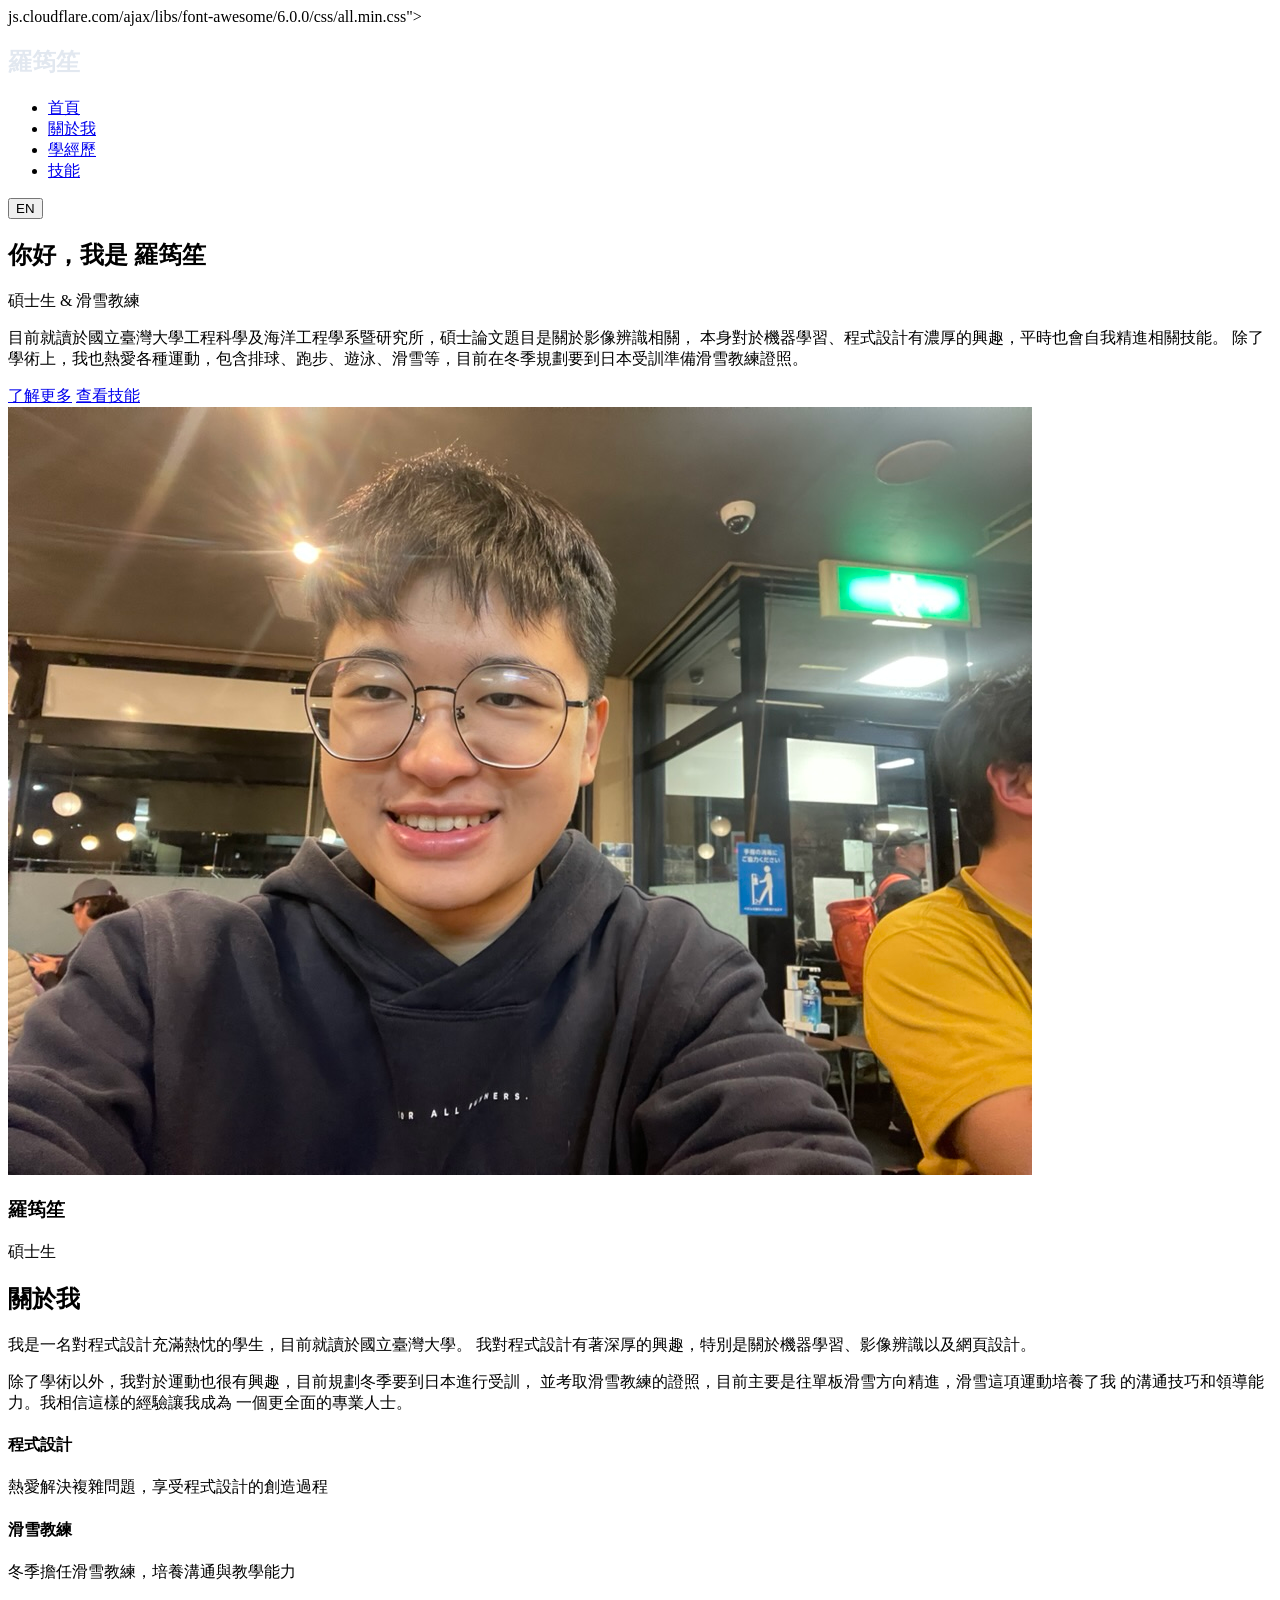
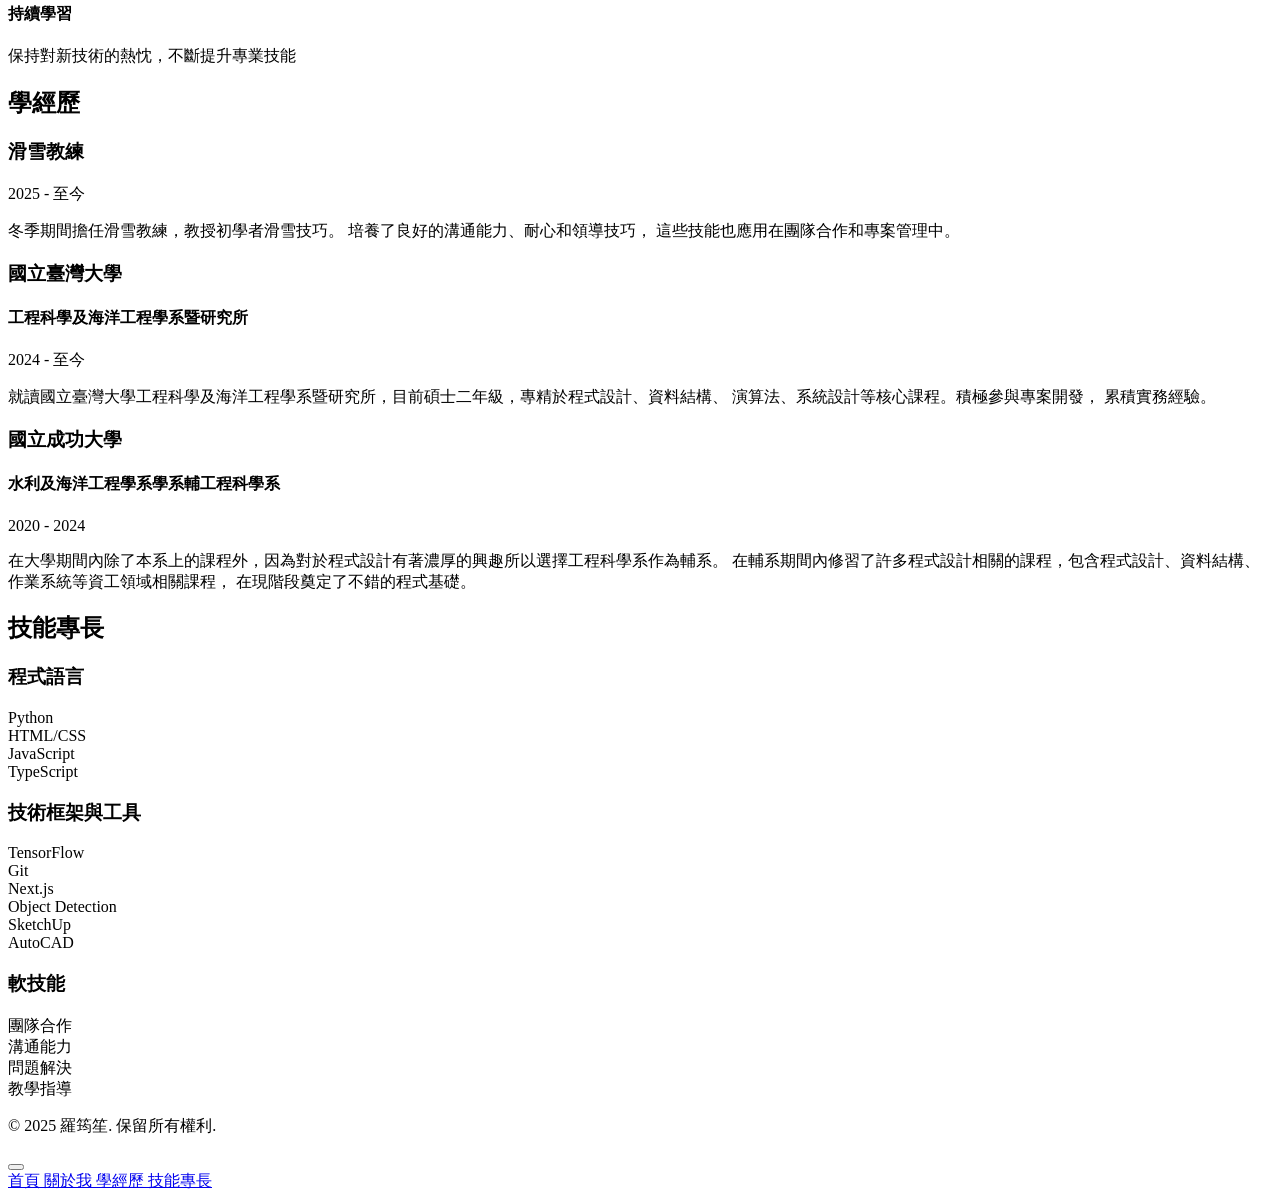
==== commit 8d82066a: "Update the info about sideproject and certificates." ====
--- a/index.html
+++ b/index.html
@@ -1,12 +1,17 @@
-<!DOCTYPE html>
-<html lang="zh-TW">
-<head>
-    <meta charset="UTF-8">
-    <meta name="viewport" content="width=device-width, initial-scale=1.0">
-    <title>homepage</title>
-    <link rel="stylesheet" href="styles.css">
-    <link href="https://fonts.googleapis.com/css2?family=Inter:wght@300;400;500;600;700&display=swap" rel="stylesheet">
-    <link rel="stylesheet" href="https://cdnjs.cloudflare.com/ajax/libs/font-awesome/6.0.0/css/all.min.css">
+<!DOCTYPE html>
+<html lang="zh-TW">
+  <head>
+    <meta charset="UTF-8" />
+    <link rel="icon" type="image/svg+xml" href="/vite.svg" />
+    <meta name="viewport" content="width=device-width, initial-scale=1.0" />
+    <title>國際象棋遊戲</title>
+  </head>
+  <body>
+    <div id="root"></div>
+    <script type="module" src="/src/main.tsx"></script>
+  </body>
+</html>
+js.cloudflare.com/ajax/libs/font-awesome/6.0.0/css/all.min.css">
 </head>
 <body>
     <nav class="navbar">
@@ -20,7 +25,6 @@
                     <li><a href="#about" class="nav-link" data-zh="關於我" data-en="About">關於我</a></li>
                     <li><a href="#education" class="nav-link" data-zh="學經歷" data-en="Education">學經歷</a></li>
                     <li><a href="#skills" class="nav-link" data-zh="技能" data-en="Skills">技能</a></li>
-                    <li><a href="assets/cv/cv.pdf" target="_blank" rel="noopener noreferrer" class="nav-link nav-link-cv" download><i class="fas fa-file-pdf"></i> <span class="nav-cv-text" data-zh="履歷" data-en="CV">CV</span></a></li>
                 </ul>
                 <div class="language-switcher">
                     <button id="langToggle" class="lang-btn">EN</button>
@@ -45,10 +49,10 @@
                         <span class="name" data-zh="羅筠笙" data-en="YUN-SHENG, LO">羅筠笙</span>
                     </h1>
                     <p class="hero-subtitle" data-zh="碩士生 & 滑雪教練" data-en="Master Student & Snowboard Instructor">碩士生 & 滑雪教練</p>
-                    <p class="hero-description" data-zh="目前就讀於國立臺灣大學工程科學及海洋工程學系暨研究所，碩士論文題目是關於影像辨識相關，本身對於機器學習、程式設計有濃厚的興趣，平時也會自我精進相關技能。除了學術上，我也熱愛各種運動，包含排球、跑步、遊泳、滑雪等，已取得 CASI Level 1 Instructor 滑雪教練證照。" data-en="I am currently studying in the Department and Graduate Institute of Engineering Science and Ocean Engineering at National Taiwan University. My master’s thesis focuses on image recognition. I have a strong interest in machine learning and programming, and I actively work on improving my skills in these areas. Beyond academics, I am also passionate about various sports, including volleyball, running, swimming, and skiing. I have obtained the CASI Level 1 Instructor snowboard instructor certification.">
+                    <p class="hero-description" data-zh="目前就讀於國立臺灣大學工程科學及海洋工程學系暨研究所，碩士論文題目是關於影像辨識相關，本身對於機器學習、程式設計有濃厚的興趣，平時也會自我精進相關技能。除了學術上，我也熱愛各種運動，包含排球、跑步、遊泳、滑雪等，目前在冬季規劃要到日本受訓準備滑雪教練證照。" data-en="I am currently studying in the Department and Graduate Institute of Engineering Science and Ocean Engineering at National Taiwan University. My master’s thesis focuses on image recognition. I have a strong interest in machine learning and programming, and I actively work on improving my skills in these areas. Beyond academics, I am also passionate about various sports, including volleyball, running, swimming, and skiing. This winter, I plan to go to Japan for training in preparation for obtaining a ski instructor certification.">
                         目前就讀於國立臺灣大學工程科學及海洋工程學系暨研究所，碩士論文題目是關於影像辨識相關，
                         本身對於機器學習、程式設計有濃厚的興趣，平時也會自我精進相關技能。
-                        除了學術上，我也熱愛各種運動，包含排球、跑步、遊泳、滑雪等，已取得 CASI Level 1 Instructor 滑雪教練證照。
+                        除了學術上，我也熱愛各種運動，包含排球、跑步、遊泳、滑雪等，目前在冬季規劃要到日本受訓準備滑雪教練證照。
                     </p>
                     <div class="hero-buttons">
                         <a href="#about" class="btn btn-primary" data-zh="了解更多" data-en="Learn More">了解更多</a>
@@ -86,9 +90,10 @@
                             我對程式設計有著深厚的興趣，特別是關於機器學習、影像辨識以及網頁設計。
                         </p>
                         <p>
-                            除了學術以外，我對於運動也很有興趣，已取得 CASI Level 1 Instructor 滑雪教練證照，
-                            目前主要是往單板滑雪方向精進，滑雪這項運動培養了我的溝通技巧和領導能力。
-                            我相信這樣的經驗讓我成為一個更全面的專業人士。
+                            除了學術以外，我對於運動也很有興趣，目前規劃冬季要到日本進行受訓，
+                            並考取滑雪教練的證照，目前主要是往單板滑雪方向精進，滑雪這項運動培養了我
+                            的溝通技巧和領導能力。我相信這樣的經驗讓我成為
+                            一個更全面的專業人士。
                         </p>
                         <div class="about-highlights">
                             <div class="highlight">
@@ -98,8 +103,8 @@
                             </div>
                             <div class="highlight">
                                 <i class="fas fa-skiing"></i>
-                                <h4 data-zh="滑雪教練" data-en="Snowboard Instructor">滑雪教練</h4>
-                                <p data-zh="CASI Level 1 認證滑雪教練，培養溝通與教學能力" data-en="CASI Level 1 certified instructor, developing communication and teaching skills">CASI Level 1 認證滑雪教練，培養溝通與教學能力</p>
+                                <h4>滑雪教練</h4>
+                                <p>冬季擔任滑雪教練，培養溝通與教學能力</p>
                             </div>
                             <div class="highlight">
                                 <i class="fas fa-graduation-cap"></i>
@@ -112,70 +117,52 @@
             </div>
         </section>
 
-        <!-- Education Section：中央時間軸 + 依時間垂直對齊，左右分側呈現重疊 -->
+        <!-- Education Section -->
         <section id="education" class="education">
             <div class="container">
                 <h2 class="section-title" data-zh="學經歷" data-en="Education & Experience">學經歷</h2>
-                <div class="timeline timeline-by-date">
-                    <!-- 中央軸線與年份標記 -->
-                    <div class="timeline-axis-vertical">
-                        <span class="timeline-year" data-zh="至今" data-en="Now">至今</span>
-                        <span class="timeline-year">2025</span>
-                        <span class="timeline-year">2024</span>
-                        <span class="timeline-year">2023</span>
-                        <span class="timeline-year">2022</span>
-                        <span class="timeline-year">2020</span>
-                    </div>
-                    <div class="timeline-card timeline-card-left timeline-card-current timeline-card-span" style="--top: 0%; --height: 12%;">
+                <div class="timeline">
+                    <!-- 2025-至今: 滑雪教練 (最新，最上面) -->
+                    <div class="timeline-item timeline-item-current">
                         <div class="timeline-marker timeline-marker-current"></div>
-                        <div class="timeline-content">
-                            <h3 data-zh="滑雪教練 (CASI Level 1 Instructor)" data-en="Snowboard Instructor (CASI Level 1)">滑雪教練 (CASI Level 1 Instructor)</h3>
-                            <p class="timeline-period" data-zh="2026 - 至今" data-en="2026 - Now">2026 - 至今</p>
-                            <p class="timeline-description">冬季期間擔任滑雪教練，教授初學者滑雪技巧。培養了良好的溝通能力、耐心和領導技巧，這些技能也應用在團隊合作和專案管理中。</p>
-                            <p class="timeline-cert">
-                                <strong>CASI Level 1 Instructor</strong>
-                                <a href="assets/certificates/casi-level1.pdf" target="_blank" rel="noopener noreferrer" class="cert-link"><i class="fas fa-external-link-alt"></i> <span class="cert-link-text" data-zh="查看證照" data-en="View certificate">查看證照</span></a>
-                                <a href="assets/certificates/casi-level1.pdf" download class="cert-link"><i class="fas fa-download"></i> <span class="cert-link-dl-text" data-zh="下載" data-en="Download">下載</span></a>
+                        <div class="timeline-content timeline-content-right">
+                            <h3>滑雪教練</h3>
+                            <p class="timeline-period" data-zh="2025 - 至今" data-en="2025 - Now">2025 - 至今</p>
+                            <p class="timeline-description">
+                                冬季期間擔任滑雪教練，教授初學者滑雪技巧。
+                                培養了良好的溝通能力、耐心和領導技巧，
+                                這些技能也應用在團隊合作和專案管理中。
                             </p>
                         </div>
                     </div>
-                    <!-- 臺大碩士 2024-至今：視覺區塊從至今(0%)延伸到2024(40%) -->
-                    <div class="timeline-card timeline-card-right timeline-card-overlap timeline-card-span timeline-card-gap-bottom" style="--top: 0%; --height: 40%;">
+                    
+                    <!-- 2024-至今: 臺大碩士 (與滑雪教練重疊) -->
+                    <div class="timeline-item timeline-item-overlap">
                         <div class="timeline-marker timeline-marker-overlap"></div>
-                        <div class="timeline-content">
+                        <div class="timeline-content timeline-content-left">
                             <h3>國立臺灣大學</h3>
                             <h4>工程科學及海洋工程學系暨研究所</h4>
                             <p class="timeline-period" data-zh="2024 - 至今" data-en="2024 - Now">2024 - 至今</p>
-                            <p class="timeline-description">就讀國立臺灣大學工程科學及海洋工程學系暨研究所，目前碩士二年級，專精於程式設計、資料結構、演算法、系統設計等核心課程。積極參與專案開發，累積實務經驗。</p>
-                        </div>
-                    </div>
-                    <!-- 宇泰 2023 暑期：區塊長度符合暑期比例，高度足夠顯示完整內容 -->
-                    <div class="timeline-card timeline-card-left timeline-card-overlap timeline-card-span" style="--top: 40%; --height: 15%;">
-                        <div class="timeline-marker timeline-marker-overlap"></div>
-                        <div class="timeline-content">
-                            <h3 data-zh="宇泰工程顧問公司" data-en="Union-Tech Engineering Consultants Co.">宇泰工程顧問公司</h3>
-                            <p class="timeline-period" data-zh="2023 暑期" data-en="2023 Summer">2023 暑期</p>
-                            <p class="timeline-description" data-zh="宇泰工程顧問公司暑期實習。" data-en="Summer internship at Union-Tech Engineering Consultants Co.">宇泰工程顧問公司暑期實習。</p>
-                        </div>
-                    </div>
-                    <!-- 台大土木 2022 暑期：區塊略高以容納標題+副標+描述，避免截斷 -->
-                    <div class="timeline-card timeline-card-left timeline-card-overlap timeline-card-span" style="--top: 60%; --height: 18%;">
-                        <div class="timeline-marker timeline-marker-overlap"></div>
-                        <div class="timeline-content">
-                            <h3 data-zh="國立臺灣大學土木工程學系" data-en="National Taiwan University, Department of Civil Engineering">國立臺灣大學土木工程學系</h3>
-                            <h4 data-zh="電腦輔助工程組暑期實習" data-en="Computer Aided Engineering internship">電腦輔助工程組暑期實習</h4>
-                            <p class="timeline-period" data-zh="2022 暑期" data-en="2022 Summer">2022 暑期</p>
-                            <p class="timeline-description" data-zh="國立台灣大學土木工程學系電腦輔助工程組暑期實習。" data-en="Computer Aided Engineering internship of the Department of Civil Engineering at National Taiwan University.">國立台灣大學土木工程學系電腦輔助工程組暑期實習。</p>
-                        </div>
-                    </div>
-                    <!-- 成大 2020-2024：視覺區塊從2024(40%)延伸到2020(100%)，底部對齊2020 -->
-                    <div class="timeline-card timeline-card-right timeline-card-completed timeline-card-span" style="--top: 40%; --height: 60%;">
+                            <p class="timeline-description">
+                                就讀國立臺灣大學工程科學及海洋工程學系暨研究所，目前碩士二年級，專精於程式設計、資料結構、
+                                演算法、系統設計等核心課程。積極參與專案開發，
+                                累積實務經驗。
+                            </p>
+                        </div>
+                    </div>
+                    
+                    <!-- 2020-2024: 成大 (已結束，不重疊) -->
+                    <div class="timeline-item timeline-item-completed">
                         <div class="timeline-marker timeline-marker-completed"></div>
-                        <div class="timeline-content">
+                        <div class="timeline-content timeline-content-right">
                             <h3>國立成功大學</h3>
-                            <h4>水利及海洋工程學系輔工程科學系</h4>
+                            <h4>水利及海洋工程學系學系輔工程科學系</h4>
                             <p class="timeline-period" data-zh="2020 - 2024" data-en="2020 - 2024">2020 - 2024</p>
-                            <p class="timeline-description">在大學期間內除了本系上的課程外，因為對於程式設計有著濃厚的興趣所以選擇工程科學系作為輔系。在輔系期間內修習了許多程式設計相關的課程，包含程式設計、資料結構、作業系統等資工領域相關課程，在現階段奠定了不錯的程式基礎。</p>
+                            <p class="timeline-description">
+                                在大學期間內除了本系上的課程外，因為對於程式設計有著濃厚的興趣所以選擇工程科學系作為輔系。
+                                在輔系期間內修習了許多程式設計相關的課程，包含程式設計、資料結構、作業系統等資工領域相關課程，
+                                在現階段奠定了不錯的程式基礎。
+                            </p>
                         </div>
                     </div>
                 </div>
@@ -269,7 +256,7 @@
                             <div class="skill-item">
                                 <span data-zh="溝通能力" data-en="Communication">溝通能力</span>
                                 <div class="skill-bar">
-                                    <div class="skill-progress" data-width="85"></div>
+                                    <div class="skill-progress" data-width="80"></div>
                                 </div>
                             </div>
                             <div class="skill-item">
@@ -281,18 +268,7 @@
                             <div class="skill-item">
                                 <span data-zh="教學指導" data-en="Teaching & Mentoring">教學指導</span>
                                 <div class="skill-bar">
-                                    <div class="skill-progress" data-width="90"></div>
-                                </div>
-                            </div>
-                        </div>
-                    </div>
-                    <div class="skill-category">
-                        <h3 data-zh="證照" data-en="Certifications">證照</h3>
-                        <div class="skill-items">
-                            <div class="skill-item">
-                                <span data-zh="CASI Level 1 Instructor" data-en="CASI Level 1 Instructor">CASI Level 1 Instructor</span>
-                                <div class="skill-bar">
-                                    <div class="skill-progress" data-width="100"></div>
+                                    <div class="skill-progress" data-width="80"></div>
                                 </div>
                             </div>
                         </div>
@@ -337,13 +313,9 @@
                 <i class="fas fa-code"></i>
                 <span>技能專長</span>
             </a>
-            <a href="assets/cv/cv.pdf" target="_blank" rel="noopener noreferrer" class="page-nav-item" download>
-                <i class="fas fa-file-pdf"></i>
-                <span data-zh="履歷" data-en="CV">CV</span>
-            </a>
         </div>
     </div>
 
-    <script src="script.js"></script>
+    <script src="script-compiled.js"></script>
 </body>
 </html>
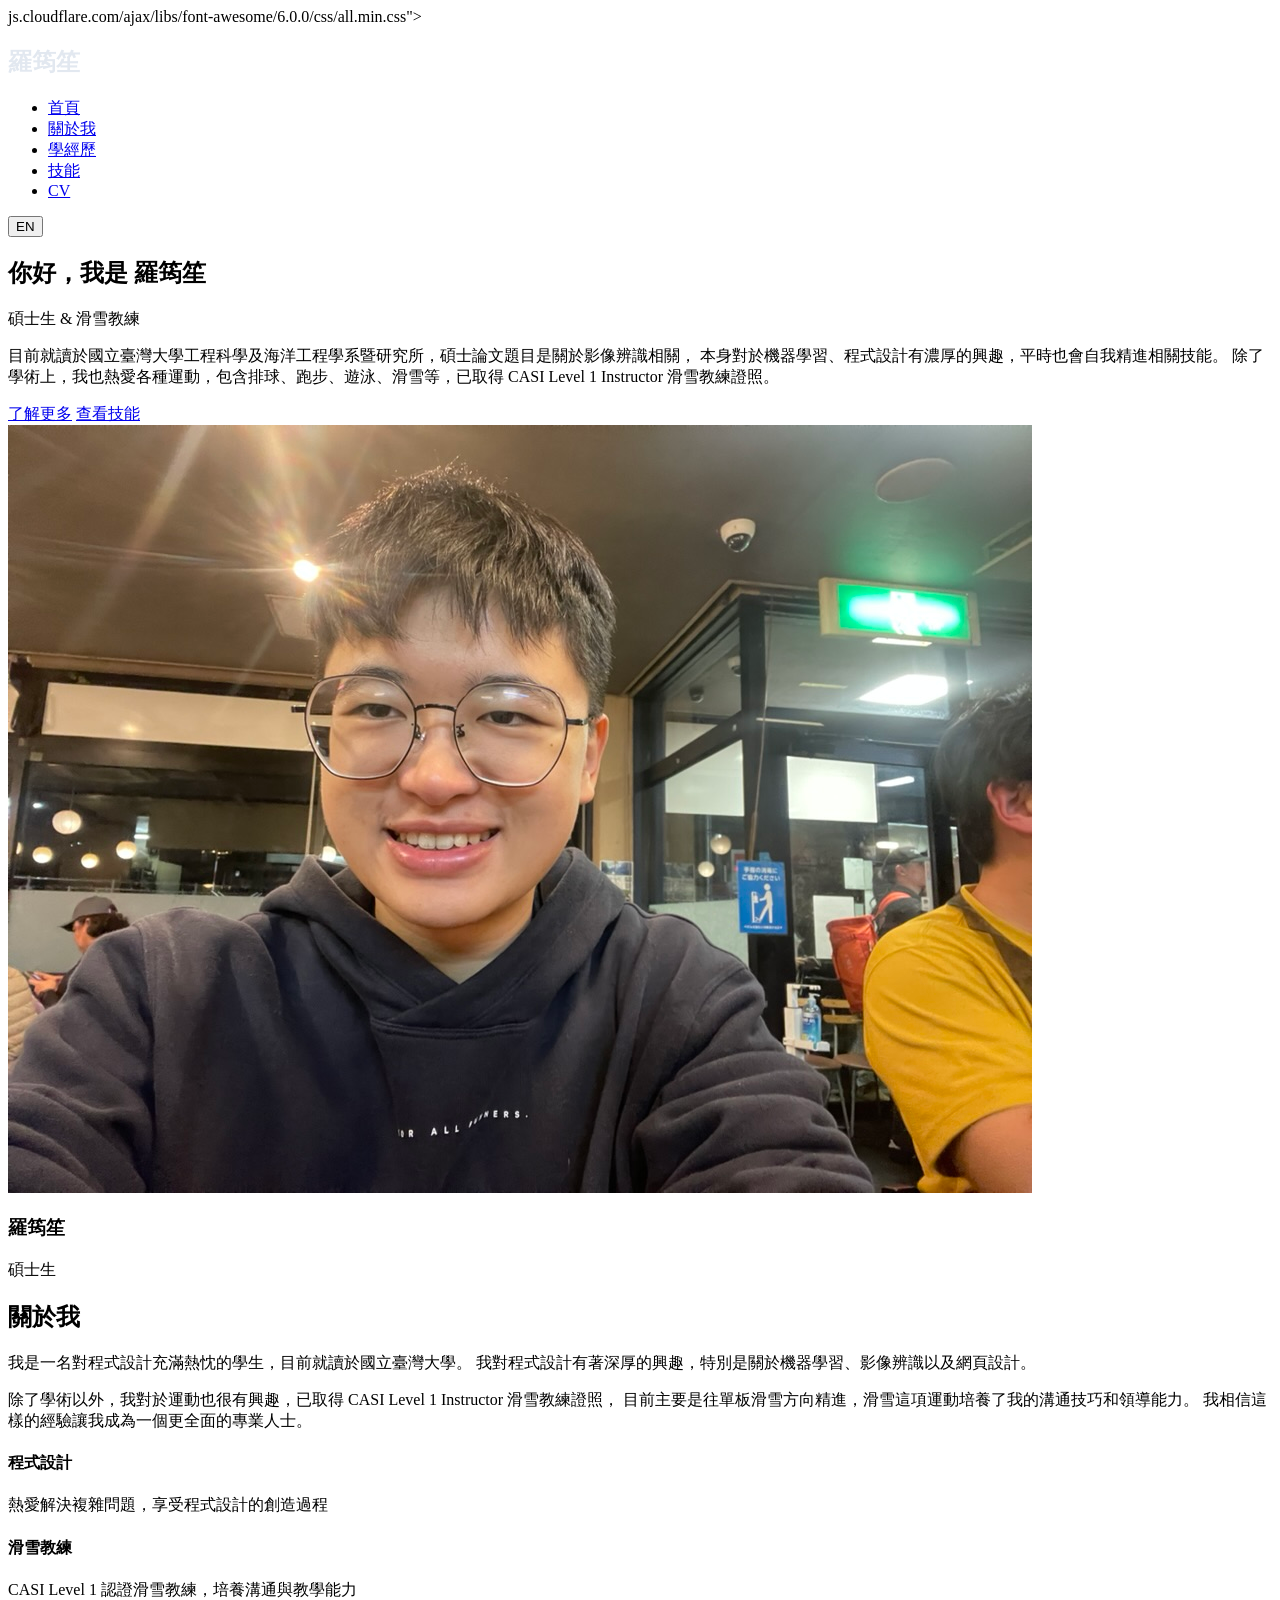
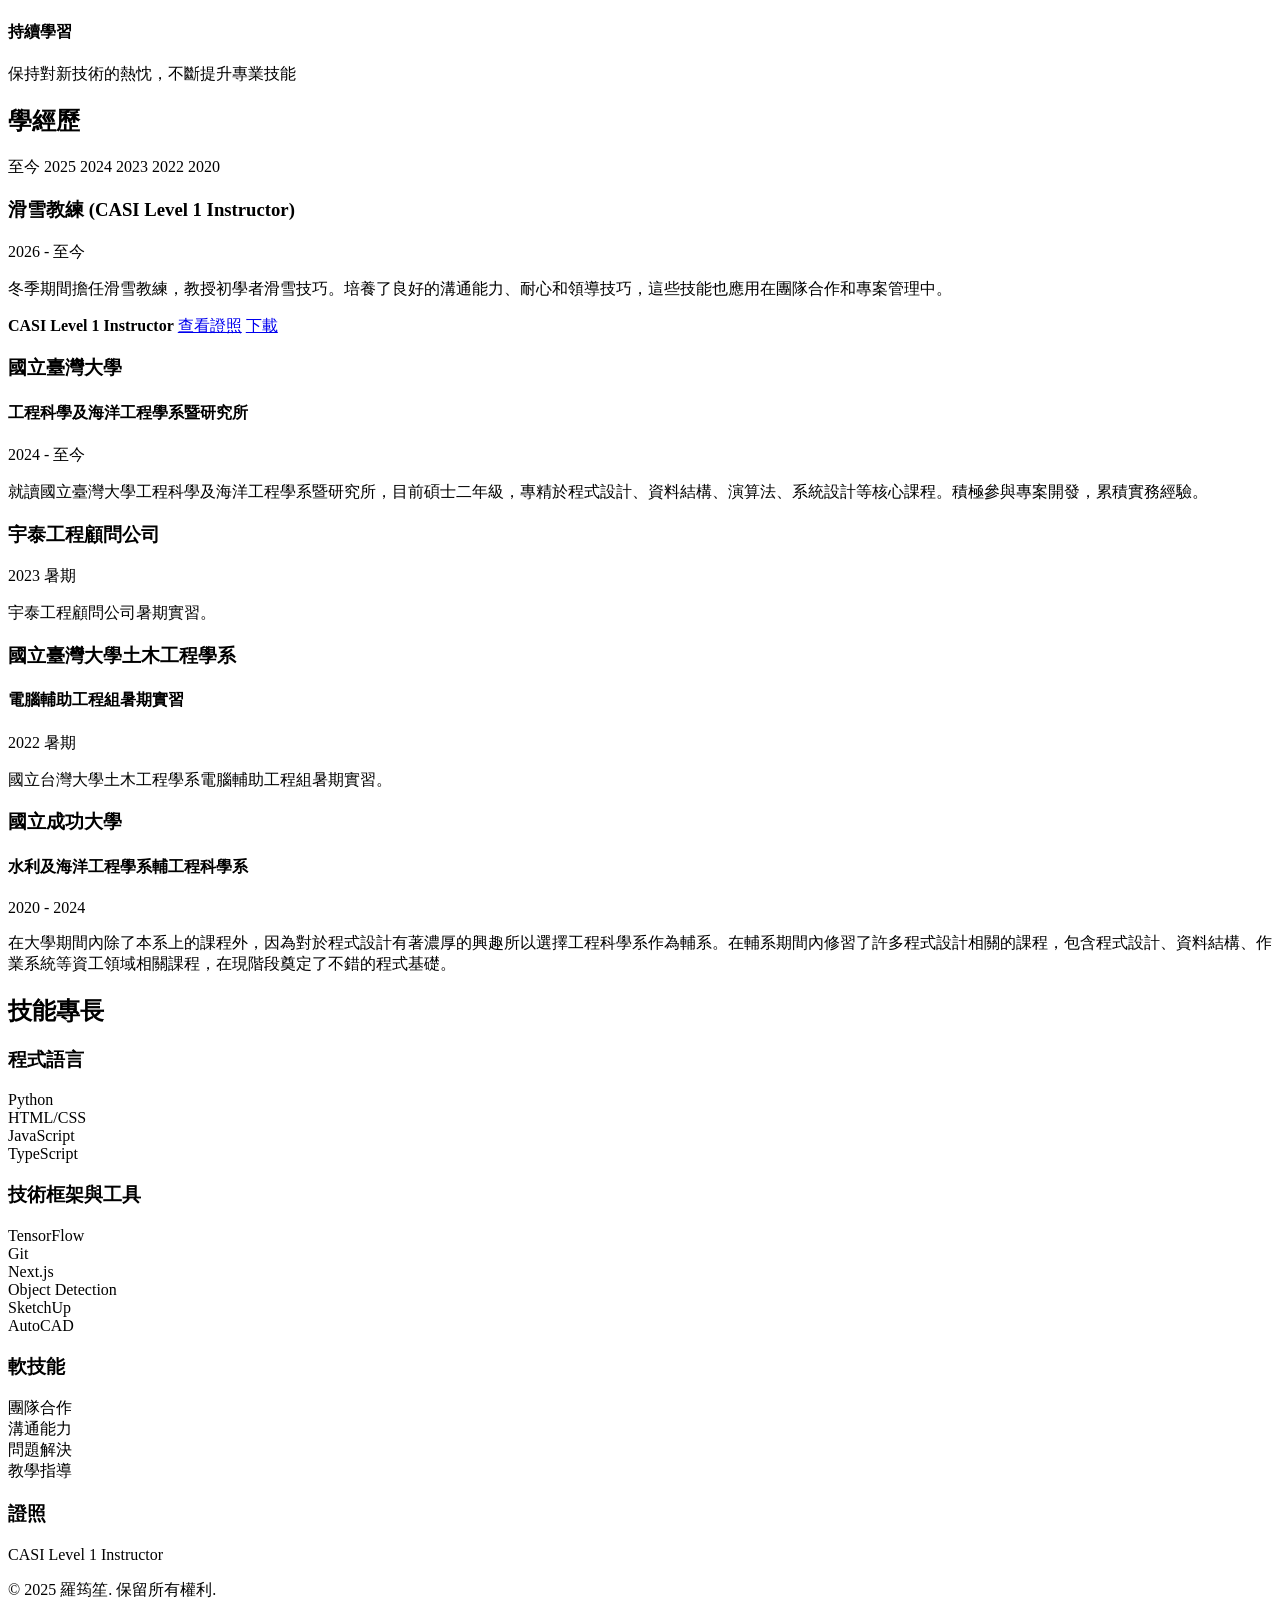
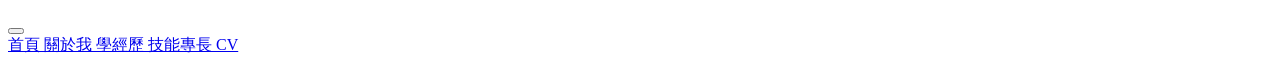
==== commit 4ab0237d: "Update cv" ====
--- a/index.html
+++ b/index.html
@@ -25,6 +25,7 @@
                     <li><a href="#about" class="nav-link" data-zh="關於我" data-en="About">關於我</a></li>
                     <li><a href="#education" class="nav-link" data-zh="學經歷" data-en="Education">學經歷</a></li>
                     <li><a href="#skills" class="nav-link" data-zh="技能" data-en="Skills">技能</a></li>
+                    <li><a href="assets/cv/cv.pdf" target="_blank" rel="noopener noreferrer" class="nav-link nav-link-cv" download><i class="fas fa-file-pdf"></i> <span class="nav-cv-text" data-zh="履歷" data-en="CV">CV</span></a></li>
                 </ul>
                 <div class="language-switcher">
                     <button id="langToggle" class="lang-btn">EN</button>
@@ -49,10 +50,10 @@
                         <span class="name" data-zh="羅筠笙" data-en="YUN-SHENG, LO">羅筠笙</span>
                     </h1>
                     <p class="hero-subtitle" data-zh="碩士生 & 滑雪教練" data-en="Master Student & Snowboard Instructor">碩士生 & 滑雪教練</p>
-                    <p class="hero-description" data-zh="目前就讀於國立臺灣大學工程科學及海洋工程學系暨研究所，碩士論文題目是關於影像辨識相關，本身對於機器學習、程式設計有濃厚的興趣，平時也會自我精進相關技能。除了學術上，我也熱愛各種運動，包含排球、跑步、遊泳、滑雪等，目前在冬季規劃要到日本受訓準備滑雪教練證照。" data-en="I am currently studying in the Department and Graduate Institute of Engineering Science and Ocean Engineering at National Taiwan University. My master’s thesis focuses on image recognition. I have a strong interest in machine learning and programming, and I actively work on improving my skills in these areas. Beyond academics, I am also passionate about various sports, including volleyball, running, swimming, and skiing. This winter, I plan to go to Japan for training in preparation for obtaining a ski instructor certification.">
+                    <p class="hero-description" data-zh="目前就讀於國立臺灣大學工程科學及海洋工程學系暨研究所，碩士論文題目是關於影像辨識相關，本身對於機器學習、程式設計有濃厚的興趣，平時也會自我精進相關技能。除了學術上，我也熱愛各種運動，包含排球、跑步、遊泳、滑雪等，已取得 CASI Level 1 Instructor 滑雪教練證照。" data-en="I am currently studying in the Department and Graduate Institute of Engineering Science and Ocean Engineering at National Taiwan University. My master’s thesis focuses on image recognition. I have a strong interest in machine learning and programming, and I actively work on improving my skills in these areas. Beyond academics, I am also passionate about various sports, including volleyball, running, swimming, and skiing. I have obtained the CASI Level 1 Instructor snowboard instructor certification.">
                         目前就讀於國立臺灣大學工程科學及海洋工程學系暨研究所，碩士論文題目是關於影像辨識相關，
                         本身對於機器學習、程式設計有濃厚的興趣，平時也會自我精進相關技能。
-                        除了學術上，我也熱愛各種運動，包含排球、跑步、遊泳、滑雪等，目前在冬季規劃要到日本受訓準備滑雪教練證照。
+                        除了學術上，我也熱愛各種運動，包含排球、跑步、遊泳、滑雪等，已取得 CASI Level 1 Instructor 滑雪教練證照。
                     </p>
                     <div class="hero-buttons">
                         <a href="#about" class="btn btn-primary" data-zh="了解更多" data-en="Learn More">了解更多</a>
@@ -90,10 +91,9 @@
                             我對程式設計有著深厚的興趣，特別是關於機器學習、影像辨識以及網頁設計。
                         </p>
                         <p>
-                            除了學術以外，我對於運動也很有興趣，目前規劃冬季要到日本進行受訓，
-                            並考取滑雪教練的證照，目前主要是往單板滑雪方向精進，滑雪這項運動培養了我
-                            的溝通技巧和領導能力。我相信這樣的經驗讓我成為
-                            一個更全面的專業人士。
+                            除了學術以外，我對於運動也很有興趣，已取得 CASI Level 1 Instructor 滑雪教練證照，
+                            目前主要是往單板滑雪方向精進，滑雪這項運動培養了我的溝通技巧和領導能力。
+                            我相信這樣的經驗讓我成為一個更全面的專業人士。
                         </p>
                         <div class="about-highlights">
                             <div class="highlight">
@@ -103,8 +103,8 @@
                             </div>
                             <div class="highlight">
                                 <i class="fas fa-skiing"></i>
-                                <h4>滑雪教練</h4>
-                                <p>冬季擔任滑雪教練，培養溝通與教學能力</p>
+                                <h4 data-zh="滑雪教練" data-en="Snowboard Instructor">滑雪教練</h4>
+                                <p data-zh="CASI Level 1 認證滑雪教練，培養溝通與教學能力" data-en="CASI Level 1 certified instructor, developing communication and teaching skills">CASI Level 1 認證滑雪教練，培養溝通與教學能力</p>
                             </div>
                             <div class="highlight">
                                 <i class="fas fa-graduation-cap"></i>
@@ -117,52 +117,70 @@
             </div>
         </section>
 
-        <!-- Education Section -->
+        <!-- Education Section：中央時間軸 + 依時間垂直對齊，左右分側呈現重疊 -->
         <section id="education" class="education">
             <div class="container">
                 <h2 class="section-title" data-zh="學經歷" data-en="Education & Experience">學經歷</h2>
-                <div class="timeline">
-                    <!-- 2025-至今: 滑雪教練 (最新，最上面) -->
-                    <div class="timeline-item timeline-item-current">
+                <div class="timeline timeline-by-date">
+                    <!-- 中央軸線與年份標記 -->
+                    <div class="timeline-axis-vertical">
+                        <span class="timeline-year" data-zh="至今" data-en="Now">至今</span>
+                        <span class="timeline-year">2025</span>
+                        <span class="timeline-year">2024</span>
+                        <span class="timeline-year">2023</span>
+                        <span class="timeline-year">2022</span>
+                        <span class="timeline-year">2020</span>
+                    </div>
+                    <div class="timeline-card timeline-card-left timeline-card-current timeline-card-span" style="--top: 0%; --height: 12%;">
                         <div class="timeline-marker timeline-marker-current"></div>
-                        <div class="timeline-content timeline-content-right">
-                            <h3>滑雪教練</h3>
-                            <p class="timeline-period" data-zh="2025 - 至今" data-en="2025 - Now">2025 - 至今</p>
-                            <p class="timeline-description">
-                                冬季期間擔任滑雪教練，教授初學者滑雪技巧。
-                                培養了良好的溝通能力、耐心和領導技巧，
-                                這些技能也應用在團隊合作和專案管理中。
+                        <div class="timeline-content">
+                            <h3 data-zh="滑雪教練 (CASI Level 1 Instructor)" data-en="Snowboard Instructor (CASI Level 1)">滑雪教練 (CASI Level 1 Instructor)</h3>
+                            <p class="timeline-period" data-zh="2026 - 至今" data-en="2026 - Now">2026 - 至今</p>
+                            <p class="timeline-description">冬季期間擔任滑雪教練，教授初學者滑雪技巧。培養了良好的溝通能力、耐心和領導技巧，這些技能也應用在團隊合作和專案管理中。</p>
+                            <p class="timeline-cert">
+                                <strong>CASI Level 1 Instructor</strong>
+                                <a href="assets/certificates/casi-level1.pdf" target="_blank" rel="noopener noreferrer" class="cert-link"><i class="fas fa-external-link-alt"></i> <span class="cert-link-text" data-zh="查看證照" data-en="View certificate">查看證照</span></a>
+                                <a href="assets/certificates/casi-level1.pdf" download class="cert-link"><i class="fas fa-download"></i> <span class="cert-link-dl-text" data-zh="下載" data-en="Download">下載</span></a>
                             </p>
                         </div>
                     </div>
-                    
-                    <!-- 2024-至今: 臺大碩士 (與滑雪教練重疊) -->
-                    <div class="timeline-item timeline-item-overlap">
+                    <!-- 臺大碩士 2024-至今：視覺區塊從至今(0%)延伸到2024(40%) -->
+                    <div class="timeline-card timeline-card-right timeline-card-overlap timeline-card-span timeline-card-gap-bottom" style="--top: 0%; --height: 40%;">
                         <div class="timeline-marker timeline-marker-overlap"></div>
-                        <div class="timeline-content timeline-content-left">
+                        <div class="timeline-content">
                             <h3>國立臺灣大學</h3>
                             <h4>工程科學及海洋工程學系暨研究所</h4>
                             <p class="timeline-period" data-zh="2024 - 至今" data-en="2024 - Now">2024 - 至今</p>
-                            <p class="timeline-description">
-                                就讀國立臺灣大學工程科學及海洋工程學系暨研究所，目前碩士二年級，專精於程式設計、資料結構、
-                                演算法、系統設計等核心課程。積極參與專案開發，
-                                累積實務經驗。
-                            </p>
-                        </div>
-                    </div>
-                    
-                    <!-- 2020-2024: 成大 (已結束，不重疊) -->
-                    <div class="timeline-item timeline-item-completed">
+                            <p class="timeline-description">就讀國立臺灣大學工程科學及海洋工程學系暨研究所，目前碩士二年級，專精於程式設計、資料結構、演算法、系統設計等核心課程。積極參與專案開發，累積實務經驗。</p>
+                        </div>
+                    </div>
+                    <!-- 宇泰 2023 暑期：區塊長度符合暑期比例，高度足夠顯示完整內容 -->
+                    <div class="timeline-card timeline-card-left timeline-card-overlap timeline-card-span" style="--top: 40%; --height: 15%;">
+                        <div class="timeline-marker timeline-marker-overlap"></div>
+                        <div class="timeline-content">
+                            <h3 data-zh="宇泰工程顧問公司" data-en="Union-Tech Engineering Consultants Co.">宇泰工程顧問公司</h3>
+                            <p class="timeline-period" data-zh="2023 暑期" data-en="2023 Summer">2023 暑期</p>
+                            <p class="timeline-description" data-zh="宇泰工程顧問公司暑期實習。" data-en="Summer internship at Union-Tech Engineering Consultants Co.">宇泰工程顧問公司暑期實習。</p>
+                        </div>
+                    </div>
+                    <!-- 台大土木 2022 暑期：區塊略高以容納標題+副標+描述，避免截斷 -->
+                    <div class="timeline-card timeline-card-left timeline-card-overlap timeline-card-span" style="--top: 60%; --height: 18%;">
+                        <div class="timeline-marker timeline-marker-overlap"></div>
+                        <div class="timeline-content">
+                            <h3 data-zh="國立臺灣大學土木工程學系" data-en="National Taiwan University, Department of Civil Engineering">國立臺灣大學土木工程學系</h3>
+                            <h4 data-zh="電腦輔助工程組暑期實習" data-en="Computer Aided Engineering internship">電腦輔助工程組暑期實習</h4>
+                            <p class="timeline-period" data-zh="2022 暑期" data-en="2022 Summer">2022 暑期</p>
+                            <p class="timeline-description" data-zh="國立台灣大學土木工程學系電腦輔助工程組暑期實習。" data-en="Computer Aided Engineering internship of the Department of Civil Engineering at National Taiwan University.">國立台灣大學土木工程學系電腦輔助工程組暑期實習。</p>
+                        </div>
+                    </div>
+                    <!-- 成大 2020-2024：視覺區塊從2024(40%)延伸到2020(100%)，底部對齊2020 -->
+                    <div class="timeline-card timeline-card-right timeline-card-completed timeline-card-span" style="--top: 40%; --height: 60%;">
                         <div class="timeline-marker timeline-marker-completed"></div>
-                        <div class="timeline-content timeline-content-right">
+                        <div class="timeline-content">
                             <h3>國立成功大學</h3>
-                            <h4>水利及海洋工程學系學系輔工程科學系</h4>
+                            <h4>水利及海洋工程學系輔工程科學系</h4>
                             <p class="timeline-period" data-zh="2020 - 2024" data-en="2020 - 2024">2020 - 2024</p>
-                            <p class="timeline-description">
-                                在大學期間內除了本系上的課程外，因為對於程式設計有著濃厚的興趣所以選擇工程科學系作為輔系。
-                                在輔系期間內修習了許多程式設計相關的課程，包含程式設計、資料結構、作業系統等資工領域相關課程，
-                                在現階段奠定了不錯的程式基礎。
-                            </p>
+                            <p class="timeline-description">在大學期間內除了本系上的課程外，因為對於程式設計有著濃厚的興趣所以選擇工程科學系作為輔系。在輔系期間內修習了許多程式設計相關的課程，包含程式設計、資料結構、作業系統等資工領域相關課程，在現階段奠定了不錯的程式基礎。</p>
                         </div>
                     </div>
                 </div>
@@ -256,7 +274,7 @@
                             <div class="skill-item">
                                 <span data-zh="溝通能力" data-en="Communication">溝通能力</span>
                                 <div class="skill-bar">
-                                    <div class="skill-progress" data-width="80"></div>
+                                    <div class="skill-progress" data-width="85"></div>
                                 </div>
                             </div>
                             <div class="skill-item">
@@ -268,7 +286,18 @@
                             <div class="skill-item">
                                 <span data-zh="教學指導" data-en="Teaching & Mentoring">教學指導</span>
                                 <div class="skill-bar">
-                                    <div class="skill-progress" data-width="80"></div>
+                                    <div class="skill-progress" data-width="90"></div>
+                                </div>
+                            </div>
+                        </div>
+                    </div>
+                    <div class="skill-category">
+                        <h3 data-zh="證照" data-en="Certifications">證照</h3>
+                        <div class="skill-items">
+                            <div class="skill-item">
+                                <span data-zh="CASI Level 1 Instructor" data-en="CASI Level 1 Instructor">CASI Level 1 Instructor</span>
+                                <div class="skill-bar">
+                                    <div class="skill-progress" data-width="100"></div>
                                 </div>
                             </div>
                         </div>
@@ -313,9 +342,13 @@
                 <i class="fas fa-code"></i>
                 <span>技能專長</span>
             </a>
+            <a href="assets/cv/cv.pdf" target="_blank" rel="noopener noreferrer" class="page-nav-item" download>
+                <i class="fas fa-file-pdf"></i>
+                <span data-zh="履歷" data-en="CV">CV</span>
+            </a>
         </div>
     </div>
 
-    <script src="script-compiled.js"></script>
+    <script src="script.js"></script>
 </body>
 </html>
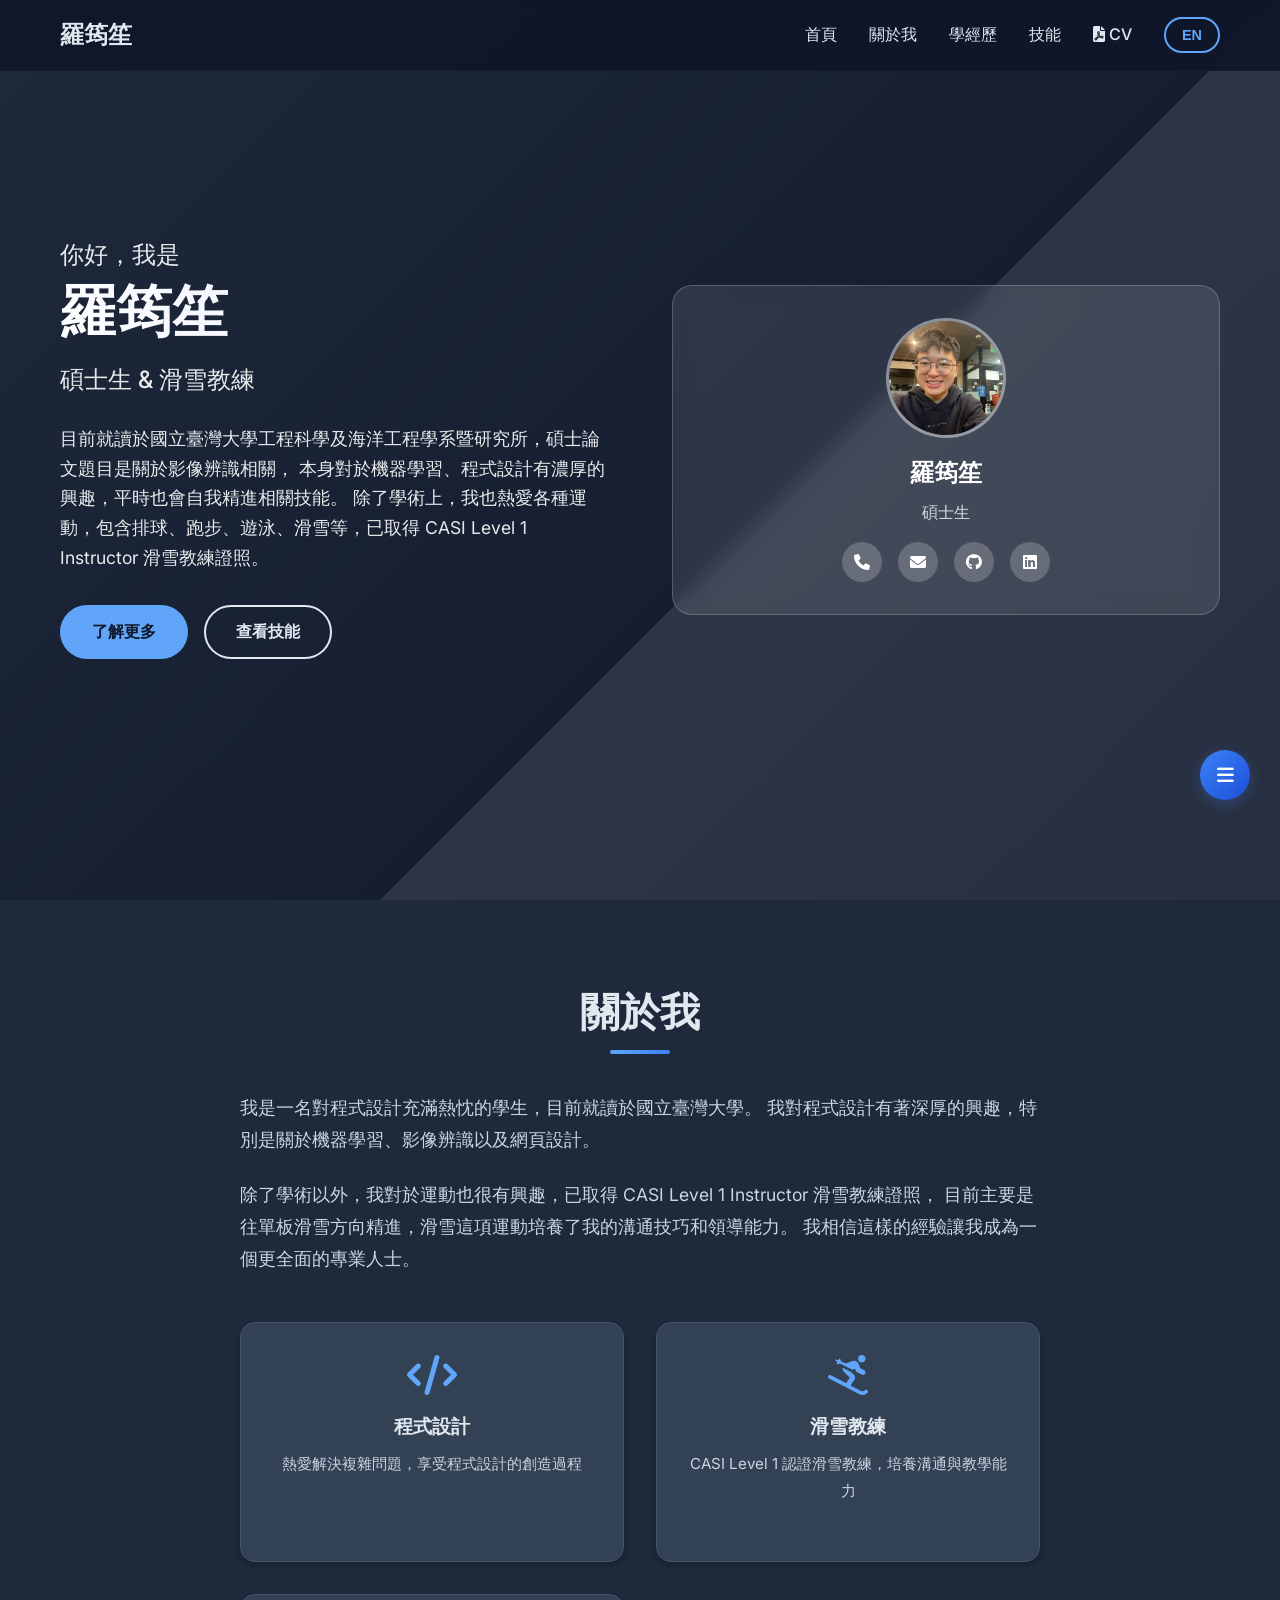
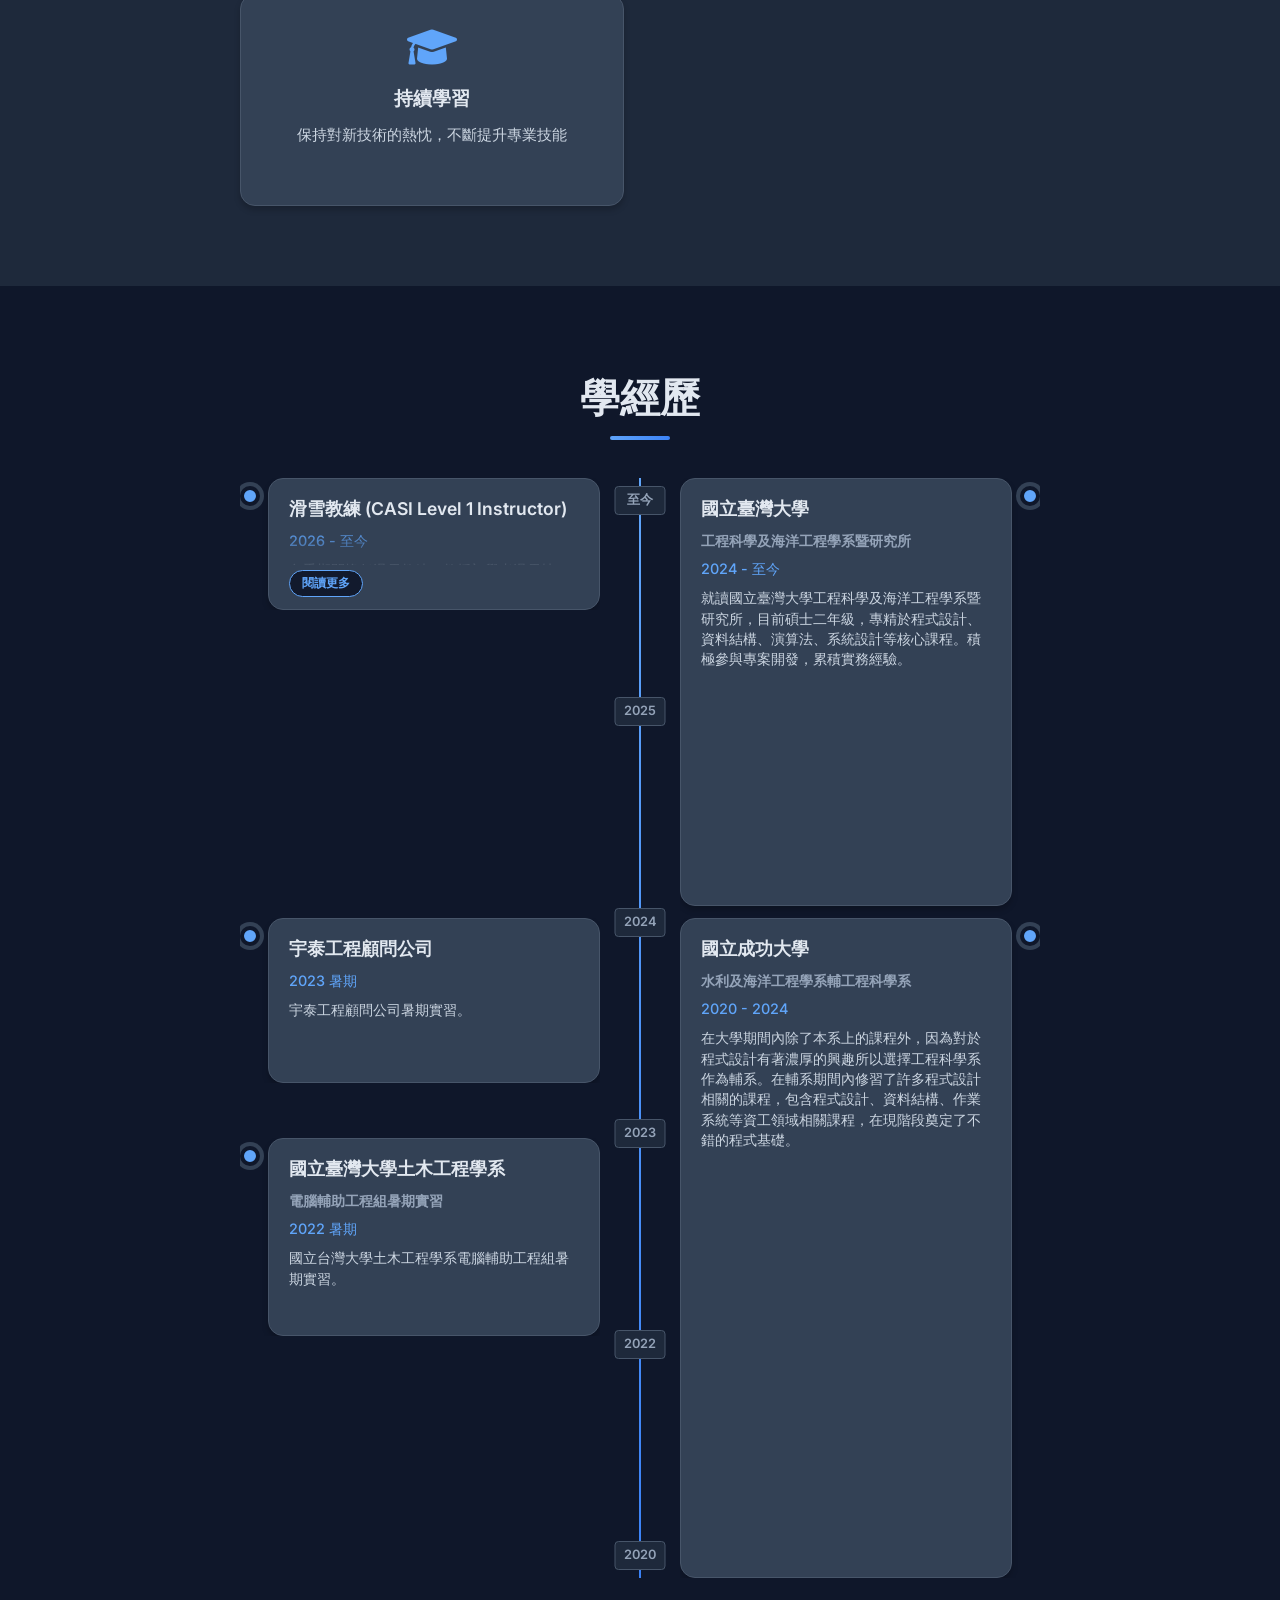
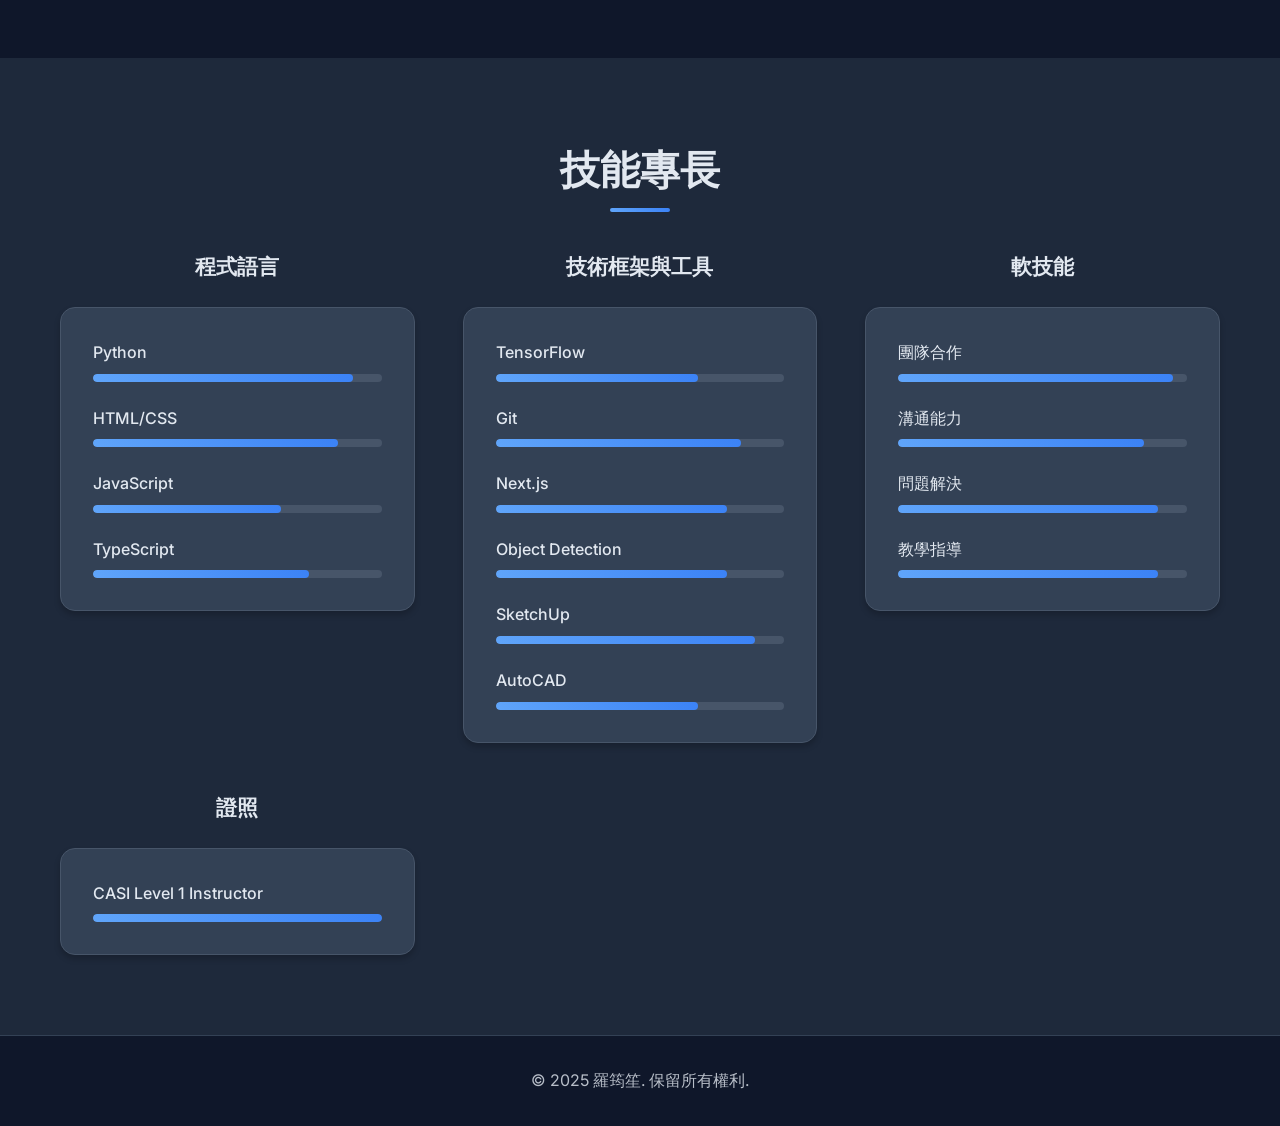
==== commit 267391a1: "Fix the crush main page" ====
--- a/index.html
+++ b/index.html
@@ -1,354 +1,349 @@
 <!DOCTYPE html>
 <html lang="zh-TW">
-  <head>
-    <meta charset="UTF-8" />
-    <link rel="icon" type="image/svg+xml" href="/vite.svg" />
-    <meta name="viewport" content="width=device-width, initial-scale=1.0" />
-    <title>國際象棋遊戲</title>
-  </head>
-  <body>
-    <div id="root"></div>
-    <script type="module" src="/src/main.tsx"></script>
-  </body>
+<head>
+    <meta charset="UTF-8">
+    <meta name="viewport" content="width=device-width, initial-scale=1.0">
+    <title>homepage</title>
+    <link rel="stylesheet" href="styles.css">
+    <link href="https://fonts.googleapis.com/css2?family=Inter:wght@300;400;500;600;700&display=swap" rel="stylesheet">
+    <link rel="stylesheet" href="https://cdnjs.cloudflare.com/ajax/libs/font-awesome/6.0.0/css/all.min.css">
+</head>
+<body>
+    <nav class="navbar">
+        <div class="nav-container">
+            <div class="nav-logo">
+                <a href="#home"><h2 data-zh="羅筠笙" data-en="YUN-SHENG, LO">羅筠笙</h2></a>
+            </div>
+            <div class="nav-right">
+                <ul class="nav-menu">
+                    <li><a href="#home" class="nav-link" data-zh="首頁" data-en="Home">首頁</a></li>
+                    <li><a href="#about" class="nav-link" data-zh="關於我" data-en="About">關於我</a></li>
+                    <li><a href="#education" class="nav-link" data-zh="學經歷" data-en="Education">學經歷</a></li>
+                    <li><a href="#skills" class="nav-link" data-zh="技能" data-en="Skills">技能</a></li>
+                    <li><a href="assets/cv/cv.pdf" target="_blank" rel="noopener noreferrer" class="nav-link nav-link-cv" download><i class="fas fa-file-pdf"></i> <span class="nav-cv-text" data-zh="履歷" data-en="CV">CV</span></a></li>
+                </ul>
+                <div class="language-switcher">
+                    <button id="langToggle" class="lang-btn">EN</button>
+                </div>
+                
+            </div>
+            <div class="hamburger">
+                <span class="bar"></span>
+                <span class="bar"></span>
+                <span class="bar"></span>
+            </div>
+        </div>
+    </nav>
+
+    <main>
+        <!-- Hero Section -->
+        <section id="home" class="hero">
+            <div class="hero-container">
+                <div class="hero-content">
+                    <h1 class="hero-title">
+                        <span class="greeting" data-zh="你好，我是" data-en="Hello, I'm">你好，我是</span>
+                        <span class="name" data-zh="羅筠笙" data-en="YUN-SHENG, LO">羅筠笙</span>
+                    </h1>
+                    <p class="hero-subtitle" data-zh="碩士生 & 滑雪教練" data-en="Master Student & Snowboard Instructor">碩士生 & 滑雪教練</p>
+                    <p class="hero-description" data-zh="目前就讀於國立臺灣大學工程科學及海洋工程學系暨研究所，碩士論文題目是關於影像辨識相關，本身對於機器學習、程式設計有濃厚的興趣，平時也會自我精進相關技能。除了學術上，我也熱愛各種運動，包含排球、跑步、遊泳、滑雪等，已取得 CASI Level 1 Instructor 滑雪教練證照。" data-en="I am currently studying in the Department and Graduate Institute of Engineering Science and Ocean Engineering at National Taiwan University. My master’s thesis focuses on image recognition. I have a strong interest in machine learning and programming, and I actively work on improving my skills in these areas. Beyond academics, I am also passionate about various sports, including volleyball, running, swimming, and skiing. I have obtained the CASI Level 1 Instructor snowboard instructor certification.">
+                        目前就讀於國立臺灣大學工程科學及海洋工程學系暨研究所，碩士論文題目是關於影像辨識相關，
+                        本身對於機器學習、程式設計有濃厚的興趣，平時也會自我精進相關技能。
+                        除了學術上，我也熱愛各種運動，包含排球、跑步、遊泳、滑雪等，已取得 CASI Level 1 Instructor 滑雪教練證照。
+                    </p>
+                    <div class="hero-buttons">
+                        <a href="#about" class="btn btn-primary" data-zh="了解更多" data-en="Learn More">了解更多</a>
+                        <a href="#skills" class="btn btn-secondary" data-zh="查看技能" data-en="View Skills">查看技能</a>
+                    </div>
+                </div>
+                <div class="hero-image">
+                    <div class="profile-card">
+                        <div class="profile-image">
+                            <img src="profile_img.jpeg" alt="羅筠笙" class="profile-photo">
+                        </div>
+                        <div class="profile-info">
+                            <h3 data-zh="羅筠笙" data-en="YUN-SHENG, LO">羅筠笙</h3>
+                            <p data-zh="碩士生" data-en="Master Student">碩士生</p>
+                            <div class="social-links">
+                                <a href="tel:+886-XXX-XXX-XXX" class="social-link" title="Phone: +886-XXX-XXX-XXX"><i class="fas fa-phone"></i></a>
+                                <a href="mailto:r13525009@ntu.edu.tw" class="social-link" title="Email: r13525009@ntu.edu.tw"><i class="fas fa-envelope"></i></a>
+                                <a href="https://github.com/Pizza0409" class="social-link" title="GitHub" target="_blank"><i class="fab fa-github"></i></a>
+                                <a href="https://www.linkedin.com/in/yun-sheng-lo-7508771b5/" class="social-link" title="LinkedIn" target="_blank"><i class="fab fa-linkedin"></i></a>
+                            </div>
+                        </div>
+                    </div>
+                </div>
+            </div>
+        </section>
+
+        <!-- About Section -->
+        <section id="about" class="about">
+            <div class="container">
+                <h2 class="section-title" data-zh="關於我" data-en="About Me">關於我</h2>
+                <div class="about-content">
+                    <div class="about-text">
+                        <p>
+                            我是一名對程式設計充滿熱忱的學生，目前就讀於國立臺灣大學。
+                            我對程式設計有著深厚的興趣，特別是關於機器學習、影像辨識以及網頁設計。
+                        </p>
+                        <p>
+                            除了學術以外，我對於運動也很有興趣，已取得 CASI Level 1 Instructor 滑雪教練證照，
+                            目前主要是往單板滑雪方向精進，滑雪這項運動培養了我的溝通技巧和領導能力。
+                            我相信這樣的經驗讓我成為一個更全面的專業人士。
+                        </p>
+                        <div class="about-highlights">
+                            <div class="highlight">
+                                <i class="fas fa-code"></i>
+                                <h4>程式設計</h4>
+                                <p>熱愛解決複雜問題，享受程式設計的創造過程</p>
+                            </div>
+                            <div class="highlight">
+                                <i class="fas fa-skiing"></i>
+                                <h4 data-zh="滑雪教練" data-en="Snowboard Instructor">滑雪教練</h4>
+                                <p data-zh="CASI Level 1 認證滑雪教練，培養溝通與教學能力" data-en="CASI Level 1 certified instructor, developing communication and teaching skills">CASI Level 1 認證滑雪教練，培養溝通與教學能力</p>
+                            </div>
+                            <div class="highlight">
+                                <i class="fas fa-graduation-cap"></i>
+                                <h4>持續學習</h4>
+                                <p>保持對新技術的熱忱，不斷提升專業技能</p>
+                            </div>
+                        </div>
+                    </div>
+                </div>
+            </div>
+        </section>
+
+        <!-- Education Section：中央時間軸 + 依時間垂直對齊，左右分側呈現重疊 -->
+        <section id="education" class="education">
+            <div class="container">
+                <h2 class="section-title" data-zh="學經歷" data-en="Education & Experience">學經歷</h2>
+                <div class="timeline timeline-by-date">
+                    <!-- 中央軸線與年份標記 -->
+                    <div class="timeline-axis-vertical">
+                        <span class="timeline-year" data-zh="至今" data-en="Now">至今</span>
+                        <span class="timeline-year">2025</span>
+                        <span class="timeline-year">2024</span>
+                        <span class="timeline-year">2023</span>
+                        <span class="timeline-year">2022</span>
+                        <span class="timeline-year">2020</span>
+                    </div>
+                    <div class="timeline-card timeline-card-left timeline-card-current timeline-card-span" style="--top: 0%; --height: 12%;">
+                        <div class="timeline-marker timeline-marker-current"></div>
+                        <div class="timeline-content">
+                            <h3 data-zh="滑雪教練 (CASI Level 1 Instructor)" data-en="Snowboard Instructor (CASI Level 1)">滑雪教練 (CASI Level 1 Instructor)</h3>
+                            <p class="timeline-period" data-zh="2026 - 至今" data-en="2026 - Now">2026 - 至今</p>
+                            <p class="timeline-description">冬季期間擔任滑雪教練，教授初學者滑雪技巧。培養了良好的溝通能力、耐心和領導技巧，這些技能也應用在團隊合作和專案管理中。</p>
+                            <p class="timeline-cert">
+                                <strong>CASI Level 1 Instructor</strong>
+                                <a href="assets/certificates/casi-level1.pdf" target="_blank" rel="noopener noreferrer" class="cert-link"><i class="fas fa-external-link-alt"></i> <span class="cert-link-text" data-zh="查看證照" data-en="View certificate">查看證照</span></a>
+                                <a href="assets/certificates/casi-level1.pdf" download class="cert-link"><i class="fas fa-download"></i> <span class="cert-link-dl-text" data-zh="下載" data-en="Download">下載</span></a>
+                            </p>
+                        </div>
+                    </div>
+                    <!-- 臺大碩士 2024-至今：視覺區塊從至今(0%)延伸到2024(40%) -->
+                    <div class="timeline-card timeline-card-right timeline-card-overlap timeline-card-span timeline-card-gap-bottom" style="--top: 0%; --height: 40%;">
+                        <div class="timeline-marker timeline-marker-overlap"></div>
+                        <div class="timeline-content">
+                            <h3>國立臺灣大學</h3>
+                            <h4>工程科學及海洋工程學系暨研究所</h4>
+                            <p class="timeline-period" data-zh="2024 - 至今" data-en="2024 - Now">2024 - 至今</p>
+                            <p class="timeline-description">就讀國立臺灣大學工程科學及海洋工程學系暨研究所，目前碩士二年級，專精於程式設計、資料結構、演算法、系統設計等核心課程。積極參與專案開發，累積實務經驗。</p>
+                        </div>
+                    </div>
+                    <!-- 宇泰 2023 暑期：區塊長度符合暑期比例，高度足夠顯示完整內容 -->
+                    <div class="timeline-card timeline-card-left timeline-card-overlap timeline-card-span" style="--top: 40%; --height: 15%;">
+                        <div class="timeline-marker timeline-marker-overlap"></div>
+                        <div class="timeline-content">
+                            <h3 data-zh="宇泰工程顧問公司" data-en="Union-Tech Engineering Consultants Co.">宇泰工程顧問公司</h3>
+                            <p class="timeline-period" data-zh="2023 暑期" data-en="2023 Summer">2023 暑期</p>
+                            <p class="timeline-description" data-zh="宇泰工程顧問公司暑期實習。" data-en="Summer internship at Union-Tech Engineering Consultants Co.">宇泰工程顧問公司暑期實習。</p>
+                        </div>
+                    </div>
+                    <!-- 台大土木 2022 暑期：區塊略高以容納標題+副標+描述，避免截斷 -->
+                    <div class="timeline-card timeline-card-left timeline-card-overlap timeline-card-span" style="--top: 60%; --height: 18%;">
+                        <div class="timeline-marker timeline-marker-overlap"></div>
+                        <div class="timeline-content">
+                            <h3 data-zh="國立臺灣大學土木工程學系" data-en="National Taiwan University, Department of Civil Engineering">國立臺灣大學土木工程學系</h3>
+                            <h4 data-zh="電腦輔助工程組暑期實習" data-en="Computer Aided Engineering internship">電腦輔助工程組暑期實習</h4>
+                            <p class="timeline-period" data-zh="2022 暑期" data-en="2022 Summer">2022 暑期</p>
+                            <p class="timeline-description" data-zh="國立台灣大學土木工程學系電腦輔助工程組暑期實習。" data-en="Computer Aided Engineering internship of the Department of Civil Engineering at National Taiwan University.">國立台灣大學土木工程學系電腦輔助工程組暑期實習。</p>
+                        </div>
+                    </div>
+                    <!-- 成大 2020-2024：視覺區塊從2024(40%)延伸到2020(100%)，底部對齊2020 -->
+                    <div class="timeline-card timeline-card-right timeline-card-completed timeline-card-span" style="--top: 40%; --height: 60%;">
+                        <div class="timeline-marker timeline-marker-completed"></div>
+                        <div class="timeline-content">
+                            <h3>國立成功大學</h3>
+                            <h4>水利及海洋工程學系輔工程科學系</h4>
+                            <p class="timeline-period" data-zh="2020 - 2024" data-en="2020 - 2024">2020 - 2024</p>
+                            <p class="timeline-description">在大學期間內除了本系上的課程外，因為對於程式設計有著濃厚的興趣所以選擇工程科學系作為輔系。在輔系期間內修習了許多程式設計相關的課程，包含程式設計、資料結構、作業系統等資工領域相關課程，在現階段奠定了不錯的程式基礎。</p>
+                        </div>
+                    </div>
+                </div>
+            </div>
+        </section>
+
+        <!-- Skills Section -->
+        <section id="skills" class="skills">
+            <div class="container">
+                <h2 class="section-title" data-zh="技能專長" data-en="Skills & Expertise">技能專長</h2>
+                <div class="skills-grid">
+                    <div class="skill-category">
+                        <h3 data-zh="程式語言" data-en="Programming Languages">程式語言</h3>
+                        <div class="skill-items">
+                            <div class="skill-item">
+                                <span data-zh="Python" data-en="Python">Python</span>
+                                <div class="skill-bar">
+                                    <div class="skill-progress" data-width="90"></div>
+                                </div>
+                            </div>
+                            <div class="skill-item">
+                                <span data-zh="HTML/CSS" data-en="HTML/CSS">HTML/CSS</span>
+                                <div class="skill-bar">
+                                    <div class="skill-progress" data-width="85"></div>
+                                </div>
+                            </div>
+                            <div class="skill-item">
+                                <span data-zh="JavaScript" data-en="JavaScript">JavaScript</span>
+                                <div class="skill-bar">
+                                    <div class="skill-progress" data-width="65"></div>
+                                </div>
+                            </div>
+                            <div class="skill-item">
+                                <span data-zh="TypeScript" data-en="TypeScript">TypeScript</span>
+                                <div class="skill-bar">
+                                    <div class="skill-progress" data-width="75"></div>
+                                </div>
+                            </div>
+                        </div>
+                    </div>
+                    <div class="skill-category">
+                        <h3 data-zh="技術框架與工具" data-en="Technical Frameworks & Tools">技術框架與工具</h3>
+                        <div class="skill-items">
+                            <div class="skill-item">
+                                <span data-zh="TensorFlow" data-en="TensorFlow">TensorFlow</span>
+                                <div class="skill-bar">
+                                    <div class="skill-progress" data-width="70"></div>
+                                </div>
+                            </div>
+                            <div class="skill-item">
+                                <span data-zh="Git" data-en="Git">Git</span>
+                                <div class="skill-bar">
+                                    <div class="skill-progress" data-width="85"></div>
+                                </div>
+                            </div>
+                            <div class="skill-item">
+                                <span data-zh="Next.js" data-en="Next.js">Next.js</span>
+                                <div class="skill-bar">
+                                    <div class="skill-progress" data-width="80"></div>
+                                </div>
+                            </div>
+                            <div class="skill-item">
+                                <span data-zh="Object Detection" data-en="Object Detection">Object Detection</span>
+                                <div class="skill-bar">
+                                    <div class="skill-progress" data-width="80"></div>
+                                </div>
+                            </div>
+                            <div class="skill-item">
+                                <span data-zh="SketchUp" data-en="SketchUp">SketchUp</span>
+                                <div class="skill-bar">
+                                    <div class="skill-progress" data-width="90"></div>
+                                </div>
+                            </div>
+                            <div class="skill-item">
+                                <span data-zh="AutoCAD" data-en="AutoCAD">AutoCAD</span>
+                                <div class="skill-bar">
+                                    <div class="skill-progress" data-width="70"></div>
+                                </div>
+                            </div>
+                        </div>
+                    </div>
+                    <div class="skill-category">
+                        <h3 data-zh="軟技能" data-en="Soft Skills">軟技能</h3>
+                        <div class="skill-items">
+                            <div class="skill-item">
+                                <span data-zh="團隊合作" data-en="Teamwork">團隊合作</span>
+                                <div class="skill-bar">
+                                    <div class="skill-progress" data-width="95"></div>
+                                </div>
+                            </div>
+                            <div class="skill-item">
+                                <span data-zh="溝通能力" data-en="Communication">溝通能力</span>
+                                <div class="skill-bar">
+                                    <div class="skill-progress" data-width="85"></div>
+                                </div>
+                            </div>
+                            <div class="skill-item">
+                                <span data-zh="問題解決" data-en="Problem Solving">問題解決</span>
+                                <div class="skill-bar">
+                                    <div class="skill-progress" data-width="90"></div>
+                                </div>
+                            </div>
+                            <div class="skill-item">
+                                <span data-zh="教學指導" data-en="Teaching & Mentoring">教學指導</span>
+                                <div class="skill-bar">
+                                    <div class="skill-progress" data-width="90"></div>
+                                </div>
+                            </div>
+                        </div>
+                    </div>
+                    <div class="skill-category">
+                        <h3 data-zh="證照" data-en="Certifications">證照</h3>
+                        <div class="skill-items">
+                            <div class="skill-item">
+                                <span data-zh="CASI Level 1 Instructor" data-en="CASI Level 1 Instructor">CASI Level 1 Instructor</span>
+                                <div class="skill-bar">
+                                    <div class="skill-progress" data-width="100"></div>
+                                </div>
+                            </div>
+                        </div>
+                    </div>
+                </div>
+            </div>
+        </section>
+
+    </main>
+
+
+    <footer class="footer">
+        <div class="container">
+            <p data-zh="© 2025 羅筠笙. 保留所有權利." data-en="© 2025 Yun-Sheng Lo. All rights reserved.">&copy; 2025 羅筠笙. 保留所有權利.</p>
+        </div>
+    </footer>
+
+    <!-- Back to Top Button -->
+    <button id="backToTop" class="back-to-top" aria-label="回到頂部">
+        <i class="fas fa-chevron-up"></i>
+    </button>
+
+    <!-- Page Navigation Menu -->
+    <div id="pageNav" class="page-navigation">
+        <div class="page-nav-toggle">
+            <i class="fas fa-bars"></i>
+        </div>
+        <div class="page-nav-menu">
+            <a href="#home" class="page-nav-item" data-zh="首頁" data-en="Home">
+                <i class="fas fa-home"></i>
+                <span>首頁</span>
+            </a>
+            <a href="#about" class="page-nav-item" data-zh="關於我" data-en="About">
+                <i class="fas fa-user"></i>
+                <span>關於我</span>
+            </a>
+            <a href="#education" class="page-nav-item" data-zh="學經歷" data-en="Education">
+                <i class="fas fa-graduation-cap"></i>
+                <span>學經歷</span>
+            </a>
+            <a href="#skills" class="page-nav-item" data-zh="技能專長" data-en="Skills">
+                <i class="fas fa-code"></i>
+                <span>技能專長</span>
+            </a>
+            <a href="assets/cv/cv.pdf" target="_blank" rel="noopener noreferrer" class="page-nav-item" download>
+                <i class="fas fa-file-pdf"></i>
+                <span data-zh="履歷" data-en="CV">CV</span>
+            </a>
+        </div>
+    </div>
+
+    <script src="script.js"></script>
+</body>
 </html>
-js.cloudflare.com/ajax/libs/font-awesome/6.0.0/css/all.min.css">
-</head>
-<body>
-    <nav class="navbar">
-        <div class="nav-container">
-            <div class="nav-logo">
-                <a href="#home"><h2 data-zh="羅筠笙" data-en="YUN-SHENG, LO">羅筠笙</h2></a>
-            </div>
-            <div class="nav-right">
-                <ul class="nav-menu">
-                    <li><a href="#home" class="nav-link" data-zh="首頁" data-en="Home">首頁</a></li>
-                    <li><a href="#about" class="nav-link" data-zh="關於我" data-en="About">關於我</a></li>
-                    <li><a href="#education" class="nav-link" data-zh="學經歷" data-en="Education">學經歷</a></li>
-                    <li><a href="#skills" class="nav-link" data-zh="技能" data-en="Skills">技能</a></li>
-                    <li><a href="assets/cv/cv.pdf" target="_blank" rel="noopener noreferrer" class="nav-link nav-link-cv" download><i class="fas fa-file-pdf"></i> <span class="nav-cv-text" data-zh="履歷" data-en="CV">CV</span></a></li>
-                </ul>
-                <div class="language-switcher">
-                    <button id="langToggle" class="lang-btn">EN</button>
-                </div>
-                
-            </div>
-            <div class="hamburger">
-                <span class="bar"></span>
-                <span class="bar"></span>
-                <span class="bar"></span>
-            </div>
-        </div>
-    </nav>
-
-    <main>
-        <!-- Hero Section -->
-        <section id="home" class="hero">
-            <div class="hero-container">
-                <div class="hero-content">
-                    <h1 class="hero-title">
-                        <span class="greeting" data-zh="你好，我是" data-en="Hello, I'm">你好，我是</span>
-                        <span class="name" data-zh="羅筠笙" data-en="YUN-SHENG, LO">羅筠笙</span>
-                    </h1>
-                    <p class="hero-subtitle" data-zh="碩士生 & 滑雪教練" data-en="Master Student & Snowboard Instructor">碩士生 & 滑雪教練</p>
-                    <p class="hero-description" data-zh="目前就讀於國立臺灣大學工程科學及海洋工程學系暨研究所，碩士論文題目是關於影像辨識相關，本身對於機器學習、程式設計有濃厚的興趣，平時也會自我精進相關技能。除了學術上，我也熱愛各種運動，包含排球、跑步、遊泳、滑雪等，已取得 CASI Level 1 Instructor 滑雪教練證照。" data-en="I am currently studying in the Department and Graduate Institute of Engineering Science and Ocean Engineering at National Taiwan University. My master’s thesis focuses on image recognition. I have a strong interest in machine learning and programming, and I actively work on improving my skills in these areas. Beyond academics, I am also passionate about various sports, including volleyball, running, swimming, and skiing. I have obtained the CASI Level 1 Instructor snowboard instructor certification.">
-                        目前就讀於國立臺灣大學工程科學及海洋工程學系暨研究所，碩士論文題目是關於影像辨識相關，
-                        本身對於機器學習、程式設計有濃厚的興趣，平時也會自我精進相關技能。
-                        除了學術上，我也熱愛各種運動，包含排球、跑步、遊泳、滑雪等，已取得 CASI Level 1 Instructor 滑雪教練證照。
-                    </p>
-                    <div class="hero-buttons">
-                        <a href="#about" class="btn btn-primary" data-zh="了解更多" data-en="Learn More">了解更多</a>
-                        <a href="#skills" class="btn btn-secondary" data-zh="查看技能" data-en="View Skills">查看技能</a>
-                    </div>
-                </div>
-                <div class="hero-image">
-                    <div class="profile-card">
-                        <div class="profile-image">
-                            <img src="profile_img.jpeg" alt="羅筠笙" class="profile-photo">
-                        </div>
-                        <div class="profile-info">
-                            <h3 data-zh="羅筠笙" data-en="YUN-SHENG, LO">羅筠笙</h3>
-                            <p data-zh="碩士生" data-en="Master Student">碩士生</p>
-                            <div class="social-links">
-                                <a href="tel:+886-XXX-XXX-XXX" class="social-link" title="Phone: +886-XXX-XXX-XXX"><i class="fas fa-phone"></i></a>
-                                <a href="mailto:r13525009@ntu.edu.tw" class="social-link" title="Email: r13525009@ntu.edu.tw"><i class="fas fa-envelope"></i></a>
-                                <a href="https://github.com/Pizza0409" class="social-link" title="GitHub" target="_blank"><i class="fab fa-github"></i></a>
-                                <a href="https://www.linkedin.com/in/yun-sheng-lo-7508771b5/" class="social-link" title="LinkedIn" target="_blank"><i class="fab fa-linkedin"></i></a>
-                            </div>
-                        </div>
-                    </div>
-                </div>
-            </div>
-        </section>
-
-        <!-- About Section -->
-        <section id="about" class="about">
-            <div class="container">
-                <h2 class="section-title" data-zh="關於我" data-en="About Me">關於我</h2>
-                <div class="about-content">
-                    <div class="about-text">
-                        <p>
-                            我是一名對程式設計充滿熱忱的學生，目前就讀於國立臺灣大學。
-                            我對程式設計有著深厚的興趣，特別是關於機器學習、影像辨識以及網頁設計。
-                        </p>
-                        <p>
-                            除了學術以外，我對於運動也很有興趣，已取得 CASI Level 1 Instructor 滑雪教練證照，
-                            目前主要是往單板滑雪方向精進，滑雪這項運動培養了我的溝通技巧和領導能力。
-                            我相信這樣的經驗讓我成為一個更全面的專業人士。
-                        </p>
-                        <div class="about-highlights">
-                            <div class="highlight">
-                                <i class="fas fa-code"></i>
-                                <h4>程式設計</h4>
-                                <p>熱愛解決複雜問題，享受程式設計的創造過程</p>
-                            </div>
-                            <div class="highlight">
-                                <i class="fas fa-skiing"></i>
-                                <h4 data-zh="滑雪教練" data-en="Snowboard Instructor">滑雪教練</h4>
-                                <p data-zh="CASI Level 1 認證滑雪教練，培養溝通與教學能力" data-en="CASI Level 1 certified instructor, developing communication and teaching skills">CASI Level 1 認證滑雪教練，培養溝通與教學能力</p>
-                            </div>
-                            <div class="highlight">
-                                <i class="fas fa-graduation-cap"></i>
-                                <h4>持續學習</h4>
-                                <p>保持對新技術的熱忱，不斷提升專業技能</p>
-                            </div>
-                        </div>
-                    </div>
-                </div>
-            </div>
-        </section>
-
-        <!-- Education Section：中央時間軸 + 依時間垂直對齊，左右分側呈現重疊 -->
-        <section id="education" class="education">
-            <div class="container">
-                <h2 class="section-title" data-zh="學經歷" data-en="Education & Experience">學經歷</h2>
-                <div class="timeline timeline-by-date">
-                    <!-- 中央軸線與年份標記 -->
-                    <div class="timeline-axis-vertical">
-                        <span class="timeline-year" data-zh="至今" data-en="Now">至今</span>
-                        <span class="timeline-year">2025</span>
-                        <span class="timeline-year">2024</span>
-                        <span class="timeline-year">2023</span>
-                        <span class="timeline-year">2022</span>
-                        <span class="timeline-year">2020</span>
-                    </div>
-                    <div class="timeline-card timeline-card-left timeline-card-current timeline-card-span" style="--top: 0%; --height: 12%;">
-                        <div class="timeline-marker timeline-marker-current"></div>
-                        <div class="timeline-content">
-                            <h3 data-zh="滑雪教練 (CASI Level 1 Instructor)" data-en="Snowboard Instructor (CASI Level 1)">滑雪教練 (CASI Level 1 Instructor)</h3>
-                            <p class="timeline-period" data-zh="2026 - 至今" data-en="2026 - Now">2026 - 至今</p>
-                            <p class="timeline-description">冬季期間擔任滑雪教練，教授初學者滑雪技巧。培養了良好的溝通能力、耐心和領導技巧，這些技能也應用在團隊合作和專案管理中。</p>
-                            <p class="timeline-cert">
-                                <strong>CASI Level 1 Instructor</strong>
-                                <a href="assets/certificates/casi-level1.pdf" target="_blank" rel="noopener noreferrer" class="cert-link"><i class="fas fa-external-link-alt"></i> <span class="cert-link-text" data-zh="查看證照" data-en="View certificate">查看證照</span></a>
-                                <a href="assets/certificates/casi-level1.pdf" download class="cert-link"><i class="fas fa-download"></i> <span class="cert-link-dl-text" data-zh="下載" data-en="Download">下載</span></a>
-                            </p>
-                        </div>
-                    </div>
-                    <!-- 臺大碩士 2024-至今：視覺區塊從至今(0%)延伸到2024(40%) -->
-                    <div class="timeline-card timeline-card-right timeline-card-overlap timeline-card-span timeline-card-gap-bottom" style="--top: 0%; --height: 40%;">
-                        <div class="timeline-marker timeline-marker-overlap"></div>
-                        <div class="timeline-content">
-                            <h3>國立臺灣大學</h3>
-                            <h4>工程科學及海洋工程學系暨研究所</h4>
-                            <p class="timeline-period" data-zh="2024 - 至今" data-en="2024 - Now">2024 - 至今</p>
-                            <p class="timeline-description">就讀國立臺灣大學工程科學及海洋工程學系暨研究所，目前碩士二年級，專精於程式設計、資料結構、演算法、系統設計等核心課程。積極參與專案開發，累積實務經驗。</p>
-                        </div>
-                    </div>
-                    <!-- 宇泰 2023 暑期：區塊長度符合暑期比例，高度足夠顯示完整內容 -->
-                    <div class="timeline-card timeline-card-left timeline-card-overlap timeline-card-span" style="--top: 40%; --height: 15%;">
-                        <div class="timeline-marker timeline-marker-overlap"></div>
-                        <div class="timeline-content">
-                            <h3 data-zh="宇泰工程顧問公司" data-en="Union-Tech Engineering Consultants Co.">宇泰工程顧問公司</h3>
-                            <p class="timeline-period" data-zh="2023 暑期" data-en="2023 Summer">2023 暑期</p>
-                            <p class="timeline-description" data-zh="宇泰工程顧問公司暑期實習。" data-en="Summer internship at Union-Tech Engineering Consultants Co.">宇泰工程顧問公司暑期實習。</p>
-                        </div>
-                    </div>
-                    <!-- 台大土木 2022 暑期：區塊略高以容納標題+副標+描述，避免截斷 -->
-                    <div class="timeline-card timeline-card-left timeline-card-overlap timeline-card-span" style="--top: 60%; --height: 18%;">
-                        <div class="timeline-marker timeline-marker-overlap"></div>
-                        <div class="timeline-content">
-                            <h3 data-zh="國立臺灣大學土木工程學系" data-en="National Taiwan University, Department of Civil Engineering">國立臺灣大學土木工程學系</h3>
-                            <h4 data-zh="電腦輔助工程組暑期實習" data-en="Computer Aided Engineering internship">電腦輔助工程組暑期實習</h4>
-                            <p class="timeline-period" data-zh="2022 暑期" data-en="2022 Summer">2022 暑期</p>
-                            <p class="timeline-description" data-zh="國立台灣大學土木工程學系電腦輔助工程組暑期實習。" data-en="Computer Aided Engineering internship of the Department of Civil Engineering at National Taiwan University.">國立台灣大學土木工程學系電腦輔助工程組暑期實習。</p>
-                        </div>
-                    </div>
-                    <!-- 成大 2020-2024：視覺區塊從2024(40%)延伸到2020(100%)，底部對齊2020 -->
-                    <div class="timeline-card timeline-card-right timeline-card-completed timeline-card-span" style="--top: 40%; --height: 60%;">
-                        <div class="timeline-marker timeline-marker-completed"></div>
-                        <div class="timeline-content">
-                            <h3>國立成功大學</h3>
-                            <h4>水利及海洋工程學系輔工程科學系</h4>
-                            <p class="timeline-period" data-zh="2020 - 2024" data-en="2020 - 2024">2020 - 2024</p>
-                            <p class="timeline-description">在大學期間內除了本系上的課程外，因為對於程式設計有著濃厚的興趣所以選擇工程科學系作為輔系。在輔系期間內修習了許多程式設計相關的課程，包含程式設計、資料結構、作業系統等資工領域相關課程，在現階段奠定了不錯的程式基礎。</p>
-                        </div>
-                    </div>
-                </div>
-            </div>
-        </section>
-
-        <!-- Skills Section -->
-        <section id="skills" class="skills">
-            <div class="container">
-                <h2 class="section-title" data-zh="技能專長" data-en="Skills & Expertise">技能專長</h2>
-                <div class="skills-grid">
-                    <div class="skill-category">
-                        <h3 data-zh="程式語言" data-en="Programming Languages">程式語言</h3>
-                        <div class="skill-items">
-                            <div class="skill-item">
-                                <span data-zh="Python" data-en="Python">Python</span>
-                                <div class="skill-bar">
-                                    <div class="skill-progress" data-width="90"></div>
-                                </div>
-                            </div>
-                            <div class="skill-item">
-                                <span data-zh="HTML/CSS" data-en="HTML/CSS">HTML/CSS</span>
-                                <div class="skill-bar">
-                                    <div class="skill-progress" data-width="85"></div>
-                                </div>
-                            </div>
-                            <div class="skill-item">
-                                <span data-zh="JavaScript" data-en="JavaScript">JavaScript</span>
-                                <div class="skill-bar">
-                                    <div class="skill-progress" data-width="65"></div>
-                                </div>
-                            </div>
-                            <div class="skill-item">
-                                <span data-zh="TypeScript" data-en="TypeScript">TypeScript</span>
-                                <div class="skill-bar">
-                                    <div class="skill-progress" data-width="75"></div>
-                                </div>
-                            </div>
-                        </div>
-                    </div>
-                    <div class="skill-category">
-                        <h3 data-zh="技術框架與工具" data-en="Technical Frameworks & Tools">技術框架與工具</h3>
-                        <div class="skill-items">
-                            <div class="skill-item">
-                                <span data-zh="TensorFlow" data-en="TensorFlow">TensorFlow</span>
-                                <div class="skill-bar">
-                                    <div class="skill-progress" data-width="70"></div>
-                                </div>
-                            </div>
-                            <div class="skill-item">
-                                <span data-zh="Git" data-en="Git">Git</span>
-                                <div class="skill-bar">
-                                    <div class="skill-progress" data-width="85"></div>
-                                </div>
-                            </div>
-                            <div class="skill-item">
-                                <span data-zh="Next.js" data-en="Next.js">Next.js</span>
-                                <div class="skill-bar">
-                                    <div class="skill-progress" data-width="80"></div>
-                                </div>
-                            </div>
-                            <div class="skill-item">
-                                <span data-zh="Object Detection" data-en="Object Detection">Object Detection</span>
-                                <div class="skill-bar">
-                                    <div class="skill-progress" data-width="80"></div>
-                                </div>
-                            </div>
-                            <div class="skill-item">
-                                <span data-zh="SketchUp" data-en="SketchUp">SketchUp</span>
-                                <div class="skill-bar">
-                                    <div class="skill-progress" data-width="90"></div>
-                                </div>
-                            </div>
-                            <div class="skill-item">
-                                <span data-zh="AutoCAD" data-en="AutoCAD">AutoCAD</span>
-                                <div class="skill-bar">
-                                    <div class="skill-progress" data-width="70"></div>
-                                </div>
-                            </div>
-                        </div>
-                    </div>
-                    <div class="skill-category">
-                        <h3 data-zh="軟技能" data-en="Soft Skills">軟技能</h3>
-                        <div class="skill-items">
-                            <div class="skill-item">
-                                <span data-zh="團隊合作" data-en="Teamwork">團隊合作</span>
-                                <div class="skill-bar">
-                                    <div class="skill-progress" data-width="95"></div>
-                                </div>
-                            </div>
-                            <div class="skill-item">
-                                <span data-zh="溝通能力" data-en="Communication">溝通能力</span>
-                                <div class="skill-bar">
-                                    <div class="skill-progress" data-width="85"></div>
-                                </div>
-                            </div>
-                            <div class="skill-item">
-                                <span data-zh="問題解決" data-en="Problem Solving">問題解決</span>
-                                <div class="skill-bar">
-                                    <div class="skill-progress" data-width="90"></div>
-                                </div>
-                            </div>
-                            <div class="skill-item">
-                                <span data-zh="教學指導" data-en="Teaching & Mentoring">教學指導</span>
-                                <div class="skill-bar">
-                                    <div class="skill-progress" data-width="90"></div>
-                                </div>
-                            </div>
-                        </div>
-                    </div>
-                    <div class="skill-category">
-                        <h3 data-zh="證照" data-en="Certifications">證照</h3>
-                        <div class="skill-items">
-                            <div class="skill-item">
-                                <span data-zh="CASI Level 1 Instructor" data-en="CASI Level 1 Instructor">CASI Level 1 Instructor</span>
-                                <div class="skill-bar">
-                                    <div class="skill-progress" data-width="100"></div>
-                                </div>
-                            </div>
-                        </div>
-                    </div>
-                </div>
-            </div>
-        </section>
-
-    </main>
-
-
-    <footer class="footer">
-        <div class="container">
-            <p data-zh="© 2025 羅筠笙. 保留所有權利." data-en="© 2025 Yun-Sheng Lo. All rights reserved.">&copy; 2025 羅筠笙. 保留所有權利.</p>
-        </div>
-    </footer>
-
-    <!-- Back to Top Button -->
-    <button id="backToTop" class="back-to-top" aria-label="回到頂部">
-        <i class="fas fa-chevron-up"></i>
-    </button>
-
-    <!-- Page Navigation Menu -->
-    <div id="pageNav" class="page-navigation">
-        <div class="page-nav-toggle">
-            <i class="fas fa-bars"></i>
-        </div>
-        <div class="page-nav-menu">
-            <a href="#home" class="page-nav-item" data-zh="首頁" data-en="Home">
-                <i class="fas fa-home"></i>
-                <span>首頁</span>
-            </a>
-            <a href="#about" class="page-nav-item" data-zh="關於我" data-en="About">
-                <i class="fas fa-user"></i>
-                <span>關於我</span>
-            </a>
-            <a href="#education" class="page-nav-item" data-zh="學經歷" data-en="Education">
-                <i class="fas fa-graduation-cap"></i>
-                <span>學經歷</span>
-            </a>
-            <a href="#skills" class="page-nav-item" data-zh="技能專長" data-en="Skills">
-                <i class="fas fa-code"></i>
-                <span>技能專長</span>
-            </a>
-            <a href="assets/cv/cv.pdf" target="_blank" rel="noopener noreferrer" class="page-nav-item" download>
-                <i class="fas fa-file-pdf"></i>
-                <span data-zh="履歷" data-en="CV">CV</span>
-            </a>
-        </div>
-    </div>
-
-    <script src="script.js"></script>
-</body>
-</html>
--- a/styles.css
+++ b/styles.css
@@ -0,0 +1,1500 @@
+/* Reset and Base Styles */
+* {
+    margin: 0;
+    padding: 0;
+    box-sizing: border-box;
+}
+
+html {
+    scroll-behavior: smooth;
+}
+
+body {
+    font-family: 'Inter', sans-serif;
+    line-height: 1.6;
+    color: #e2e8f0;
+    background-color: #0f172a;
+}
+
+.container {
+    max-width: 1200px;
+    margin: 0 auto;
+    padding: 0 20px;
+}
+
+/* Navigation */
+.navbar {
+    position: fixed;
+    top: 0;
+    width: 100%;
+    background: rgba(15, 23, 42, 0.95);
+    backdrop-filter: blur(10px);
+    z-index: 1000;
+    border-bottom: 1px solid rgba(30, 41, 59, 0.3);
+    transition: all 0.3s ease;
+}
+
+.nav-container {
+    max-width: 1200px;
+    margin: 0 auto;
+    padding: 0 20px;
+    display: flex;
+    justify-content: space-between;
+    align-items: center;
+    height: 70px;
+}
+
+.nav-right {
+    display: flex;
+    align-items: center;
+    gap: 2rem;
+}
+
+.nav-logo a {
+    text-decoration: none;
+}
+
+.nav-logo h2 {
+    color: #e2e8f0;
+    font-weight: 700;
+    font-size: 1.5rem;
+    min-width: 200px;
+    text-align: left;
+    white-space: nowrap;
+    overflow: hidden;
+    text-overflow: ellipsis;
+    transition: all 0.3s ease;
+}
+
+.nav-menu {
+    display: flex;
+    list-style: none;
+    gap: 2rem;
+    transition: all 0.3s ease;
+}
+
+.nav-link {
+    text-decoration: none;
+    color: #e2e8f0;
+    font-weight: 500;
+    transition: all 0.3s ease;
+    position: relative;
+    white-space: nowrap;
+}
+
+.nav-link:hover {
+    color: #60a5fa;
+}
+
+.nav-link::after {
+    content: '';
+    position: absolute;
+    width: 0;
+    height: 2px;
+    bottom: -5px;
+    left: 0;
+    background-color: #60a5fa;
+    transition: width 0.3s ease;
+}
+
+.nav-link:hover::after {
+    width: 100%;
+}
+
+.language-switcher {
+    display: flex;
+    align-items: center;
+}
+
+.lang-btn {
+    background: transparent;
+    border: 2px solid #60a5fa;
+    color: #60a5fa;
+    padding: 8px 16px;
+    border-radius: 20px;
+    font-weight: 600;
+    cursor: pointer;
+    transition: all 0.3s ease;
+    font-size: 0.9rem;
+}
+
+.lang-btn:hover {
+    background: #60a5fa;
+    color: #0f172a;
+}
+
+.hamburger {
+    display: none;
+    flex-direction: column;
+    cursor: pointer;
+}
+
+.bar {
+    width: 25px;
+    height: 3px;
+    background-color: #e2e8f0;
+    margin: 3px 0;
+    transition: 0.3s;
+}
+
+/* Hero Section */
+.hero {
+    min-height: 100vh;
+    display: flex;
+    align-items: center;
+    background: linear-gradient(135deg, #1e293b 0%, #0f172a 100%);
+    color: white;
+    position: relative;
+    overflow: hidden;
+}
+
+.hero::before {
+    content: '';
+    position: absolute;
+    top: 0;
+    left: 0;
+    right: 0;
+    bottom: 0;
+    background: url('data:image/svg+xml,<svg xmlns="http://www.w3.org/2000/svg" viewBox="0 0 1000 1000"><polygon fill="rgba(255,255,255,0.1)" points="0,1000 1000,0 1000,1000"/></svg>');
+    background-size: cover;
+}
+
+.hero-container {
+    max-width: 1200px;
+    margin: 0 auto;
+    padding: 0 20px;
+    display: grid;
+    grid-template-columns: 1fr 1fr;
+    gap: 4rem;
+    align-items: center;
+    position: relative;
+    z-index: 1;
+}
+
+.hero-title {
+    font-size: 3.5rem;
+    font-weight: 700;
+    margin-bottom: 1rem;
+    line-height: 1.2;
+}
+
+.greeting {
+    display: block;
+    font-size: 1.5rem;
+    font-weight: 400;
+    opacity: 0.9;
+    margin-bottom: 0.5rem;
+}
+
+.name {
+    display: block;
+    background: linear-gradient(45deg, #fff, #e0e7ff);
+    -webkit-background-clip: text;
+    -webkit-text-fill-color: transparent;
+    background-clip: text;
+}
+
+.hero-subtitle {
+    font-size: 1.5rem;
+    font-weight: 500;
+    margin-bottom: 1.5rem;
+    opacity: 0.9;
+}
+
+.hero-description {
+    font-size: 1.1rem;
+    line-height: 1.7;
+    margin-bottom: 2rem;
+    opacity: 0.9;
+}
+
+.hero-buttons {
+    display: flex;
+    gap: 1rem;
+}
+
+.btn {
+    padding: 12px 30px;
+    border-radius: 50px;
+    text-decoration: none;
+    font-weight: 600;
+    transition: all 0.3s ease;
+    border: 2px solid transparent;
+    cursor: pointer;
+    display: inline-block;
+}
+
+.btn-primary {
+    background-color: #60a5fa;
+    color: #0f172a;
+}
+
+.btn-primary:hover {
+    background-color: transparent;
+    color: #60a5fa;
+    border-color: #60a5fa;
+    transform: translateY(-2px);
+}
+
+.btn-secondary {
+    background-color: transparent;
+    color: #e2e8f0;
+    border-color: #e2e8f0;
+}
+
+.btn-secondary:hover {
+    background-color: #e2e8f0;
+    color: #0f172a;
+    transform: translateY(-2px);
+}
+
+.profile-card {
+    background: rgba(255, 255, 255, 0.1);
+    backdrop-filter: blur(10px);
+    border-radius: 20px;
+    padding: 2rem;
+    text-align: center;
+    border: 1px solid rgba(255, 255, 255, 0.2);
+}
+
+.profile-image {
+    width: 120px;
+    height: 120px;
+    background: rgba(255, 255, 255, 0.2);
+    border-radius: 50%;
+    display: flex;
+    align-items: center;
+    justify-content: center;
+    margin: 0 auto 1rem;
+    overflow: hidden;
+    border: 3px solid rgba(255, 255, 255, 0.3);
+}
+
+.profile-photo {
+    width: 100%;
+    height: 100%;
+    object-fit: cover;
+    border-radius: 50%;
+}
+
+.profile-info h3 {
+    font-size: 1.5rem;
+    margin-bottom: 0.5rem;
+}
+
+.profile-info p {
+    opacity: 0.8;
+    margin-bottom: 1rem;
+}
+
+.social-links {
+    display: flex;
+    justify-content: center;
+    gap: 1rem;
+}
+
+.social-link {
+    width: 40px;
+    height: 40px;
+    background: rgba(255, 255, 255, 0.2);
+    border-radius: 50%;
+    display: flex;
+    align-items: center;
+    justify-content: center;
+    color: #fff;
+    text-decoration: none;
+    transition: all 0.3s ease;
+}
+
+.social-link:hover {
+    background: rgba(255, 255, 255, 0.3);
+    transform: translateY(-2px);
+}
+
+/* Section Styles */
+section {
+    padding: 80px 0;
+}
+
+.section-title {
+    text-align: center;
+    font-size: 2.5rem;
+    font-weight: 700;
+    margin-bottom: 3rem;
+    color: #e2e8f0;
+    position: relative;
+}
+
+.section-title::after {
+    content: '';
+    position: absolute;
+    bottom: -10px;
+    left: 50%;
+    transform: translateX(-50%);
+    width: 60px;
+    height: 4px;
+    background: linear-gradient(45deg, #60a5fa, #3b82f6);
+    border-radius: 2px;
+}
+
+/* About Section */
+.about {
+    background-color: #1e293b;
+}
+
+.about-content {
+    max-width: 800px;
+    margin: 0 auto;
+}
+
+.about-text p {
+    font-size: 1.1rem;
+    line-height: 1.8;
+    margin-bottom: 1.5rem;
+    color: #cbd5e1;
+}
+
+.about-highlights {
+    display: grid;
+    grid-template-columns: repeat(auto-fit, minmax(250px, 1fr));
+    gap: 2rem;
+    margin-top: 3rem;
+}
+
+.highlight {
+    text-align: center;
+    padding: 2rem;
+    background: #334155;
+    border-radius: 15px;
+    box-shadow: 0 4px 6px rgba(0, 0, 0, 0.2);
+    transition: transform 0.3s ease;
+    border: 1px solid #475569;
+}
+
+.highlight:hover {
+    transform: translateY(-5px);
+    background: #475569;
+}
+
+.highlight i {
+    font-size: 2.5rem;
+    color: #60a5fa;
+    margin-bottom: 1rem;
+}
+
+.highlight h4 {
+    font-size: 1.2rem;
+    font-weight: 600;
+    margin-bottom: 0.5rem;
+    color: #e2e8f0;
+}
+
+.highlight p {
+    color: #cbd5e1;
+    font-size: 0.95rem;
+}
+
+/* Education Section */
+
+/* 甘特圖式時間軸：水平軸 = 時間，重疊項目分軌上下堆疊 */
+.timeline-gantt {
+    max-width: 900px;
+    margin: 0 auto 3rem;
+    padding: 0 0.5rem;
+}
+
+.gantt-axis {
+    display: flex;
+    justify-content: space-between;
+    align-items: center;
+    padding: 0 0 0.75rem;
+    margin-bottom: 0.5rem;
+    border-bottom: 2px solid #475569;
+    font-size: 0.85rem;
+    color: #94a3b8;
+    font-weight: 500;
+}
+
+.gantt-tracks {
+    display: flex;
+    flex-direction: column;
+    gap: 0.6rem;
+}
+
+.gantt-track {
+    position: relative;
+    height: 2.25rem;
+    min-height: 2.25rem;
+}
+
+.gantt-bar {
+    position: absolute;
+    top: 0;
+    height: 100%;
+    left: calc(var(--start) * 1%);
+    width: calc(var(--width) * 1%);
+    min-width: 2rem;
+    border-radius: 6px;
+    display: flex;
+    align-items: center;
+    justify-content: center;
+    font-size: 0.75rem;
+    font-weight: 500;
+    color: #0f172a;
+    box-sizing: border-box;
+    padding: 0 0.35rem;
+    overflow: hidden;
+    white-space: nowrap;
+    text-overflow: ellipsis;
+}
+
+.gantt-bar-current {
+    background: #10b981;
+    box-shadow: 0 0 0 2px #0f172a;
+}
+
+.gantt-bar-overlap {
+    background: #60a5fa;
+    box-shadow: 0 0 0 2px #0f172a;
+}
+
+.gantt-bar-completed {
+    background: #6b7280;
+    box-shadow: 0 0 0 2px #0f172a;
+}
+
+.gantt-bar-short {
+    min-width: 3.5rem;
+}
+
+.gantt-bar-label {
+    overflow: hidden;
+    text-overflow: ellipsis;
+}
+
+.timeline-details-title {
+    font-size: 1.1rem;
+    font-weight: 600;
+    color: #94a3b8;
+    margin: 0 auto 1.5rem;
+    max-width: 800px;
+    padding: 0 1rem;
+}
+
+/* 依時間垂直對齊的時間軸：中央軸線 + 年份，卡片依 --top 定位，左右分側 */
+/* 年份位置：至今=0%, 2025=20%, 2024=40%, 2023=60%, 2022=80%, 2020=100% */
+.timeline-by-date {
+    max-width: 900px;
+    margin: 0 auto;
+    min-height: 1100px;
+    position: relative;
+    padding: 0 0.5rem 3rem;
+    overflow: visible;
+}
+
+.timeline-by-date::before {
+    content: '';
+    position: absolute;
+    left: 50%;
+    top: 0;
+    bottom: 0;
+    width: 2px;
+    background: linear-gradient(to bottom, #60a5fa, #3b82f6);
+    transform: translateX(-50%);
+    z-index: 0;
+}
+
+.timeline-axis-vertical {
+    position: absolute;
+    left: 50%;
+    top: 0;
+    bottom: 0;
+    transform: translateX(-50%);
+    z-index: 1;
+    display: flex;
+    flex-direction: column;
+    justify-content: space-between;
+    padding: 0.5rem 0;
+    pointer-events: none;
+}
+
+.timeline-axis-vertical .timeline-year {
+    font-size: 0.8rem;
+    font-weight: 600;
+    color: #94a3b8;
+    background: #1e293b;
+    padding: 0.2rem 0.5rem;
+    border-radius: 4px;
+    border: 1px solid #475569;
+    display: inline-flex;
+    justify-content: center;
+    align-items: center;
+}
+
+/* 卡片定位：top 對齊開始年份 */
+.timeline-card {
+    position: absolute;
+    width: 45%;
+    min-height: 120px;
+    top: var(--top);
+    height: auto;
+    display: flex;
+    align-items: flex-start;
+    z-index: 2;
+    overflow: visible;
+}
+
+/* 有時間跨度的卡片：高度對應年份區間，內容過長時可滾動 */
+.timeline-card-span {
+    height: var(--height);
+    overflow: hidden;
+}
+
+.timeline-by-date .timeline-card-span .timeline-content {
+    height: 100%;
+    overflow: hidden;
+    position: relative;
+    display: flex;
+    flex-direction: column;
+    padding-bottom: 2.75rem;
+    min-width: 0;
+}
+
+/* 截斷時：漸層遮罩 + 閱讀更多按鈕（原有形式）；line-clamp 避免半字截斷 */
+.timeline-by-date .timeline-content-truncated .timeline-description {
+    display: -webkit-box;
+    -webkit-line-clamp: 3;
+    -webkit-box-orient: vertical;
+    overflow: hidden;
+    flex: 0 1 auto;
+    min-height: 0;
+}
+
+.timeline-by-date .timeline-content-truncated .timeline-cert {
+    display: none;
+}
+
+.timeline-by-date .timeline-content-truncated::after {
+    content: '';
+    position: absolute;
+    left: 0;
+    right: 0;
+    bottom: 2.4rem;
+    height: 2.8rem;
+    background: linear-gradient(to bottom, rgba(51, 65, 85, 0), rgba(51, 65, 85, 0.98));
+    pointer-events: none;
+    z-index: 2;
+}
+
+.timeline-read-more-btn {
+    position: absolute;
+    left: 1.25rem;
+    bottom: 0.75rem;
+    border: 1px solid #60a5fa;
+    color: #60a5fa;
+    background: rgba(15, 23, 42, 0.9);
+    border-radius: 999px;
+    padding: 0.25rem 0.75rem;
+    font-size: 0.75rem;
+    font-weight: 600;
+    cursor: pointer;
+    transition: all 0.2s ease;
+    z-index: 3;
+}
+
+.timeline-read-more-btn:hover {
+    background: #60a5fa;
+    color: #0f172a;
+}
+
+.timeline-card-span.timeline-card-expanded {
+    height: auto;
+    overflow: visible;
+    z-index: 4;
+}
+
+.timeline-card-span.timeline-card-expanded .timeline-content {
+    height: auto;
+    overflow: visible;
+    padding-bottom: 2.75rem;
+}
+
+@media (min-width: 769px) {
+    /* 右側連續時段卡片保留小縫隙，維持視覺層次 */
+    .timeline-card-span.timeline-card-gap-bottom:not(.timeline-card-expanded) .timeline-content {
+        height: calc(100% - 12px);
+    }
+}
+
+.timeline-card-left {
+    left: 0;
+    flex-direction: row;
+}
+
+.timeline-card-left .timeline-content {
+    margin-left: 0;
+    margin-right: auto;
+}
+
+.timeline-card-right {
+    right: 0;
+    flex-direction: row-reverse;
+}
+
+.timeline-card-right .timeline-content {
+    margin-right: 0;
+    margin-left: auto;
+}
+
+.timeline-by-date .timeline-marker {
+    flex-shrink: 0;
+    position: relative;
+    left: auto;
+    top: 0.5rem;
+    transform: none;
+}
+
+.timeline-card-left .timeline-marker {
+    margin-right: 0.5rem;
+    left: 0;
+}
+
+.timeline-card-right .timeline-marker {
+    margin-left: 0.5rem;
+    left: auto;
+    right: 0;
+}
+
+.timeline-by-date .timeline-content {
+    flex: 1;
+    width: 100%;
+    min-height: 0;
+    padding: 1rem 1.25rem;
+    padding-bottom: 1.25rem;
+    display: flex;
+    flex-direction: column;
+}
+
+.timeline-by-date .timeline-content h3 {
+    font-size: 1.1rem;
+    margin-bottom: 0.35rem;
+}
+
+.timeline-by-date .timeline-content h4 {
+    font-size: 0.9rem;
+    margin-bottom: 0.35rem;
+    color: #94a3b8;
+}
+
+.timeline-by-date .timeline-period {
+    margin-bottom: 0.5rem;
+    font-size: 0.9rem;
+}
+
+.timeline-by-date .timeline-description {
+    font-size: 0.85rem;
+    line-height: 1.5;
+    flex: 1;
+    min-height: 2.5em;
+    overflow: hidden;
+}
+
+.timeline-card-span.timeline-card-expanded .timeline-description {
+    overflow: visible;
+    min-height: 0;
+}
+
+.timeline-by-date .timeline-cert {
+    margin-top: 0.5rem;
+    padding-top: 0.5rem;
+    border-top: 1px solid #475569;
+    font-size: 0.85rem;
+    flex-shrink: 0;
+    display: flex;
+    flex-wrap: wrap;
+    align-items: center;
+    gap: 0.5rem;
+}
+
+.timeline-by-date .timeline-cert .cert-link {
+    margin-left: 0;
+}
+
+.timeline {
+    max-width: 800px;
+    margin: 0 auto;
+    position: relative;
+}
+
+.timeline:not(.timeline-by-date)::before {
+    content: '';
+    position: absolute;
+    left: 50%;
+    top: 0;
+    bottom: 0;
+    width: 2px;
+    background: linear-gradient(to bottom, #60a5fa, #3b82f6);
+    transform: translateX(-50%);
+}
+
+.timeline-item {
+    display: flex;
+    margin-bottom: 3rem;
+    position: relative;
+}
+
+/* 重疊時段群組：兩張卡片同一側（右側）緊鄰，視覺上為同時進行 */
+.timeline-overlap-group {
+    display: flex;
+    flex-direction: column;
+    align-items: flex-end;
+    margin-bottom: 2.5rem;
+    position: relative;
+}
+
+.timeline-overlap-group .timeline-item {
+    margin-bottom: 0.75rem;
+}
+
+.timeline-overlap-group .timeline-item:last-child {
+    margin-bottom: 0;
+}
+
+.timeline-overlap-group .timeline-item-current {
+    flex-direction: row-reverse;
+}
+
+.timeline-overlap-group .timeline-item-overlap {
+    flex-direction: row-reverse;
+    margin-top: 0;
+}
+
+.timeline-overlap-group .timeline-content {
+    margin-left: auto !important;
+    margin-right: 0 !important;
+    width: 45%;
+}
+
+/* 重疊群組靠左（如實習與成大並行） */
+.timeline-overlap-group-left {
+    align-items: flex-start;
+}
+
+.timeline-overlap-group-left .timeline-content {
+    margin-left: 0 !important;
+    margin-right: auto !important;
+}
+
+.timeline-overlap-group-left .timeline-item-current {
+    flex-direction: row;
+}
+
+.timeline-overlap-group-left .timeline-item-overlap {
+    flex-direction: row;
+}
+
+.timeline-overlap-group-left .timeline-overlap-label {
+    align-self: flex-start;
+}
+
+.timeline-overlap-label {
+    align-self: flex-end;
+    font-size: 0.8rem;
+    color: #60a5fa;
+    margin-bottom: 0.5rem;
+    font-weight: 500;
+}
+
+/* Timeline item positioning (standalone items) */
+.timeline-item-current {
+    flex-direction: row-reverse; /* Right side */
+    margin-bottom: 1rem;
+}
+
+.timeline-item-overlap {
+    flex-direction: row; /* Left side */
+    margin-top: -1rem; /* Overlap with current item */
+    margin-bottom: 2rem;
+    z-index: 1;
+}
+
+.timeline-item-completed {
+    flex-direction: row-reverse; /* Right side */
+    margin-bottom: 0;
+}
+
+/* Timeline content positioning */
+.timeline-content-left {
+    width: 45%;
+    margin-right: auto;
+    margin-left: 0;
+}
+
+.timeline-content-right {
+    width: 45%;
+    margin-left: auto;
+    margin-right: 0;
+}
+
+/* Timeline markers */
+.timeline-marker-current {
+    background: #10b981; /* Green for current */
+    border: 4px solid #0f172a;
+    box-shadow: 0 0 0 4px #10b981;
+}
+
+.timeline-marker-overlap {
+    background: #60a5fa; /* Blue for ongoing */
+    border: 4px solid #0f172a;
+    box-shadow: 0 0 0 4px #60a5fa;
+}
+
+.timeline-marker-completed {
+    background: #6b7280; /* Gray for completed */
+    border: 4px solid #0f172a;
+    box-shadow: 0 0 0 4px #6b7280;
+}
+
+.timeline-marker {
+    width: 20px;
+    height: 20px;
+    background: #60a5fa;
+    border-radius: 50%;
+    position: absolute;
+    left: 50%;
+    top: 0;
+    transform: translateX(-50%);
+    z-index: 1;
+    border: 4px solid #0f172a;
+    box-shadow: 0 0 0 4px #334155;
+}
+
+.timeline-content {
+    background: #334155;
+    padding: 2rem;
+    border-radius: 15px;
+    box-shadow: 0 4px 6px rgba(0, 0, 0, 0.2);
+    width: 45%;
+    position: relative;
+    border: 1px solid #475569;
+}
+
+.timeline-item:nth-child(odd) .timeline-content {
+    margin-right: auto;
+    margin-left: 0;
+}
+
+.timeline-item:nth-child(even) .timeline-content {
+    margin-left: auto;
+    margin-right: 0;
+}
+
+.timeline-content h3 {
+    font-size: 1.3rem;
+    font-weight: 600;
+    color: #e2e8f0;
+    margin-bottom: 0.5rem;
+}
+
+.timeline-period {
+    color: #60a5fa;
+    font-weight: 500;
+    margin-bottom: 1rem;
+}
+
+.timeline-description {
+    color: #cbd5e1;
+    line-height: 1.6;
+}
+
+.timeline-cert {
+    margin-top: 1rem;
+    padding-top: 1rem;
+    border-top: 1px solid #475569;
+    color: #cbd5e1;
+    font-size: 0.95rem;
+}
+
+.timeline-cert strong {
+    color: #e2e8f0;
+}
+
+.timeline-cert .cert-link {
+    margin-left: 0.75rem;
+    color: #60a5fa;
+    text-decoration: none;
+}
+
+.timeline-cert .cert-link:hover {
+    text-decoration: underline;
+}
+
+/* Skills Section */
+.skills {
+    background-color: #1e293b;
+}
+
+.skills-grid {
+    display: grid;
+    grid-template-columns: repeat(auto-fit, minmax(350px, 1fr));
+    gap: 3rem;
+}
+
+.skill-category h3 {
+    font-size: 1.3rem;
+    font-weight: 600;
+    color: #e2e8f0;
+    margin-bottom: 1.5rem;
+    text-align: center;
+}
+
+.skill-items {
+    background: #334155;
+    padding: 2rem;
+    border-radius: 15px;
+    box-shadow: 0 4px 6px rgba(0, 0, 0, 0.2);
+    border: 1px solid #475569;
+}
+
+.skill-item {
+    margin-bottom: 1.5rem;
+}
+
+.skill-item:last-child {
+    margin-bottom: 0;
+}
+
+.skill-item span {
+    display: block;
+    font-weight: 500;
+    color: #e2e8f0;
+    margin-bottom: 0.5rem;
+}
+
+.skill-bar {
+    height: 8px;
+    background-color: #475569;
+    border-radius: 4px;
+    overflow: hidden;
+}
+
+.skill-progress {
+    height: 100%;
+    background: linear-gradient(45deg, #60a5fa, #3b82f6);
+    border-radius: 4px;
+    width: 0;
+    transition: width 1s ease-in-out;
+}
+
+/* Contact Section */
+.contact-content {
+    display: grid;
+    grid-template-columns: 1fr 1fr;
+    gap: 4rem;
+    align-items: start;
+}
+
+.contact-info h3 {
+    font-size: 1.5rem;
+    font-weight: 600;
+    color: #1f2937;
+    margin-bottom: 1rem;
+}
+
+.contact-info p {
+    color: #6b7280;
+    line-height: 1.7;
+    margin-bottom: 2rem;
+}
+
+.contact-methods {
+    display: flex;
+    flex-direction: column;
+    gap: 1.5rem;
+}
+
+.contact-method {
+    display: flex;
+    align-items: center;
+    gap: 1rem;
+    padding: 1rem;
+    background: #f8fafc;
+    border-radius: 10px;
+    transition: background-color 0.3s ease;
+}
+
+.contact-method:hover {
+    background: #e5e7eb;
+}
+
+.contact-method i {
+    font-size: 1.5rem;
+    color: #2563eb;
+    width: 30px;
+    text-align: center;
+}
+
+.contact-method h4 {
+    font-weight: 600;
+    color: #1f2937;
+    margin-bottom: 0.25rem;
+}
+
+.contact-method p {
+    color: #6b7280;
+    margin: 0;
+}
+
+.contact-form {
+    background: white;
+    padding: 2rem;
+    border-radius: 15px;
+    box-shadow: 0 4px 6px rgba(0, 0, 0, 0.05);
+}
+
+.form-group {
+    margin-bottom: 1.5rem;
+}
+
+.form-group input,
+.form-group textarea {
+    width: 100%;
+    padding: 12px 16px;
+    border: 2px solid #e5e7eb;
+    border-radius: 8px;
+    font-size: 1rem;
+    transition: border-color 0.3s ease;
+    font-family: inherit;
+}
+
+.form-group input:focus,
+.form-group textarea:focus {
+    outline: none;
+    border-color: #2563eb;
+}
+
+.form-group textarea {
+    resize: vertical;
+    min-height: 120px;
+}
+
+/* Footer */
+.footer {
+    background-color: #0f172a;
+    color: #e2e8f0;
+    text-align: center;
+    padding: 2rem 0;
+    border-top: 1px solid #334155;
+}
+
+.footer p {
+    opacity: 0.8;
+}
+
+/* Responsive Design */
+@media (max-width: 768px) {
+    .nav-right {
+        display: none;
+    }
+
+    .hamburger {
+        display: flex;
+    }
+
+    .nav-menu {
+        position: fixed;
+        left: -100%;
+        top: 70px;
+        flex-direction: column;
+        background-color: #1e293b;
+        width: 100%;
+        text-align: center;
+        transition: 0.3s;
+        box-shadow: 0 10px 27px rgba(0, 0, 0, 0.3);
+        padding: 2rem 0;
+        border-top: 1px solid #334155;
+    }
+
+    .nav-menu.active {
+        left: 0;
+    }
+
+    .nav-menu.active .language-switcher {
+        display: flex;
+        justify-content: center;
+        margin-top: 1rem;
+    }
+
+    .hero-container {
+        grid-template-columns: 1fr;
+        text-align: center;
+        gap: 2rem;
+    }
+
+    .hero-title {
+        font-size: 2.5rem;
+    }
+
+    .hero-buttons {
+        justify-content: center;
+        flex-wrap: wrap;
+    }
+
+    .timeline::before {
+        left: 20px;
+    }
+
+    .timeline-item {
+        flex-direction: row !important;
+        padding-left: 50px;
+        margin-top: 0 !important; /* Reset margin for mobile */
+        margin-bottom: 2rem !important;
+    }
+
+    .timeline-item-current,
+    .timeline-item-overlap,
+    .timeline-item-completed {
+        flex-direction: row !important;
+        margin-top: 0 !important;
+    }
+
+    .timeline-marker {
+        left: 20px;
+    }
+
+    .timeline-content,
+    .timeline-content-left,
+    .timeline-content-right {
+        width: 100%;
+        margin: 0 !important;
+    }
+
+    .timeline-marker-current,
+    .timeline-marker-overlap,
+    .timeline-marker-completed {
+        left: 20px;
+        background: #60a5fa !important; /* Reset color for mobile */
+        box-shadow: 0 0 0 4px #334155 !important;
+    }
+
+    .timeline-overlap-group {
+        align-items: stretch;
+    }
+
+    .timeline-overlap-label {
+        align-self: flex-start;
+        margin-left: 0;
+    }
+
+    /* 依時間對齊時間軸：小螢幕改為由上而下堆疊 */
+    .timeline-by-date {
+        min-height: 0;
+        display: flex;
+        flex-direction: column;
+        gap: 1.5rem;
+    }
+
+    .timeline-by-date::before {
+        display: none;
+    }
+
+    .timeline-axis-vertical {
+        position: relative;
+        transform: none;
+        flex-direction: row;
+        justify-content: space-between;
+        padding: 0.5rem 0;
+        margin-bottom: 0.5rem;
+        border-bottom: 2px solid #475569;
+    }
+
+    .timeline-by-date .timeline-card {
+        position: relative !important;
+        width: 100%;
+        top: auto !important;
+        height: auto !important;
+        max-height: none;
+        padding-left: 50px;
+    }
+
+    .timeline-by-date .timeline-card-left,
+    .timeline-by-date .timeline-card-right {
+        flex-direction: row;
+    }
+
+    .timeline-by-date .timeline-marker {
+        position: absolute;
+        left: 20px;
+        top: 0.5rem;
+        margin: 0;
+    }
+
+    .timeline-by-date .timeline-content {
+        width: 100%;
+        margin: 0 !important;
+    }
+
+    .timeline-gantt {
+        margin-bottom: 2rem;
+        padding: 0 0.25rem;
+    }
+
+    .gantt-axis {
+        font-size: 0.75rem;
+    }
+
+    .gantt-bar {
+        font-size: 0.65rem;
+        min-width: 2rem;
+    }
+
+    .gantt-bar-short {
+        min-width: 2.5rem;
+    }
+
+    .contact-content {
+        grid-template-columns: 1fr;
+        gap: 2rem;
+    }
+
+    .skills-grid {
+        grid-template-columns: 1fr;
+    }
+
+    .about-highlights {
+        grid-template-columns: 1fr;
+    }
+}
+
+@media (max-width: 480px) {
+    .hero-title {
+        font-size: 2rem;
+    }
+
+    .section-title {
+        font-size: 2rem;
+    }
+
+    .btn {
+        padding: 10px 20px;
+        font-size: 0.9rem;
+    }
+}
+
+/* Animation Classes */
+.fade-in {
+    opacity: 0;
+    transform: translateY(30px);
+    transition: all 0.6s ease;
+}
+
+.fade-in.visible {
+    opacity: 1;
+    transform: translateY(0);
+}
+
+.slide-in-left {
+    opacity: 0;
+    transform: translateX(-50px);
+    transition: all 0.6s ease;
+}
+
+.slide-in-left.visible {
+    opacity: 1;
+    transform: translateX(0);
+}
+
+.slide-in-right {
+    opacity: 0;
+    transform: translateX(50px);
+    transition: all 0.6s ease;
+}
+
+.slide-in-right.visible {
+    opacity: 1;
+    transform: translateX(0);
+}
+
+/* Back to Top Button */
+.back-to-top {
+    position: fixed;
+    bottom: 30px;
+    right: 30px;
+    width: 50px;
+    height: 50px;
+    background: linear-gradient(135deg, #3b82f6, #1d4ed8);
+    color: white;
+    border: none;
+    border-radius: 50%;
+    cursor: pointer;
+    display: flex;
+    align-items: center;
+    justify-content: center;
+    font-size: 1.2rem;
+    box-shadow: 0 4px 15px rgba(59, 130, 246, 0.3);
+    transition: all 0.3s ease;
+    z-index: 1000;
+    opacity: 0;
+    visibility: hidden;
+    transform: translateY(20px);
+}
+
+.back-to-top.visible {
+    opacity: 1;
+    visibility: visible;
+    transform: translateY(0);
+}
+
+.back-to-top:hover {
+    background: linear-gradient(135deg, #1d4ed8, #1e40af);
+    transform: translateY(-2px);
+    box-shadow: 0 6px 20px rgba(59, 130, 246, 0.4);
+}
+
+/* Page Navigation */
+.page-navigation {
+    position: fixed;
+    bottom: 100px;
+    right: 30px;
+    z-index: 1000;
+    display: flex;
+    flex-direction: column;
+    gap: 1rem;
+}
+
+.page-nav-toggle {
+    width: 50px;
+    height: 50px;
+    background: linear-gradient(135deg, #3b82f6, #1d4ed8);
+    color: white;
+    border: none;
+    border-radius: 50%;
+    cursor: pointer;
+    display: flex;
+    align-items: center;
+    justify-content: center;
+    font-size: 1.2rem;
+    box-shadow: 0 4px 15px rgba(59, 130, 246, 0.3);
+    transition: all 0.3s ease;
+}
+
+.page-nav-toggle:hover {
+    background: linear-gradient(135deg, #1d4ed8, #1e40af);
+    transform: scale(1.1);
+    box-shadow: 0 6px 20px rgba(59, 130, 246, 0.4);
+}
+
+.page-nav-menu {
+    display: flex;
+    flex-direction: column;
+    gap: 0.5rem;
+    opacity: 0;
+    visibility: hidden;
+    transform: translateX(20px);
+    transition: all 0.3s ease;
+    background: rgba(15, 23, 42, 0.95);
+    backdrop-filter: blur(10px);
+    border-radius: 15px;
+    padding: 1rem;
+    border: 1px solid rgba(30, 41, 59, 0.3);
+    box-shadow: 0 8px 32px rgba(0, 0, 0, 0.3);
+    position: absolute;
+    bottom: 0;
+    right: 0;
+    transform-origin: bottom right;
+}
+
+.page-navigation.active .page-nav-menu {
+    opacity: 1;
+    visibility: visible;
+    transform: translateX(0);
+}
+
+.page-nav-item {
+    display: flex;
+    align-items: center;
+    gap: 0.75rem;
+    padding: 0.75rem 1rem;
+    color: #e2e8f0;
+    text-decoration: none;
+    border-radius: 10px;
+    transition: all 0.3s ease;
+    white-space: nowrap;
+    min-width: 120px;
+}
+
+.page-nav-item:hover {
+    background: rgba(59, 130, 246, 0.1);
+    color: #60a5fa;
+    transform: translateX(-5px);
+}
+
+.page-nav-item i {
+    font-size: 1rem;
+    width: 16px;
+    text-align: center;
+}
+
+.page-nav-item span {
+    font-size: 0.9rem;
+    font-weight: 500;
+}
+
+/* Responsive adjustments for navigation */
+@media (max-width: 768px) {
+    .back-to-top {
+        bottom: 20px;
+        right: 20px;
+        width: 45px;
+        height: 45px;
+        font-size: 1rem;
+    }
+    
+    .page-navigation {
+        bottom: 80px;
+        right: 20px;
+    }
+    
+    .page-nav-toggle {
+        width: 45px;
+        height: 45px;
+        font-size: 1rem;
+    }
+    
+    .page-nav-menu {
+        padding: 0.75rem;
+        bottom: 0;
+        right: 0;
+        transform: translateY(0);
+    }
+    
+    .page-nav-item {
+        padding: 0.5rem 0.75rem;
+        min-width: 100px;
+    }
+    
+    .page-nav-item span {
+        font-size: 0.8rem;
+    }
+}
+
+@media (max-width: 480px) {
+    .page-navigation {
+        bottom: 70px;
+        right: 15px;
+    }
+    
+    .page-nav-toggle {
+        width: 40px;
+        height: 40px;
+        font-size: 0.9rem;
+    }
+    
+    .back-to-top {
+        bottom: 15px;
+        right: 15px;
+        width: 40px;
+        height: 40px;
+        font-size: 0.9rem;
+    }
+}
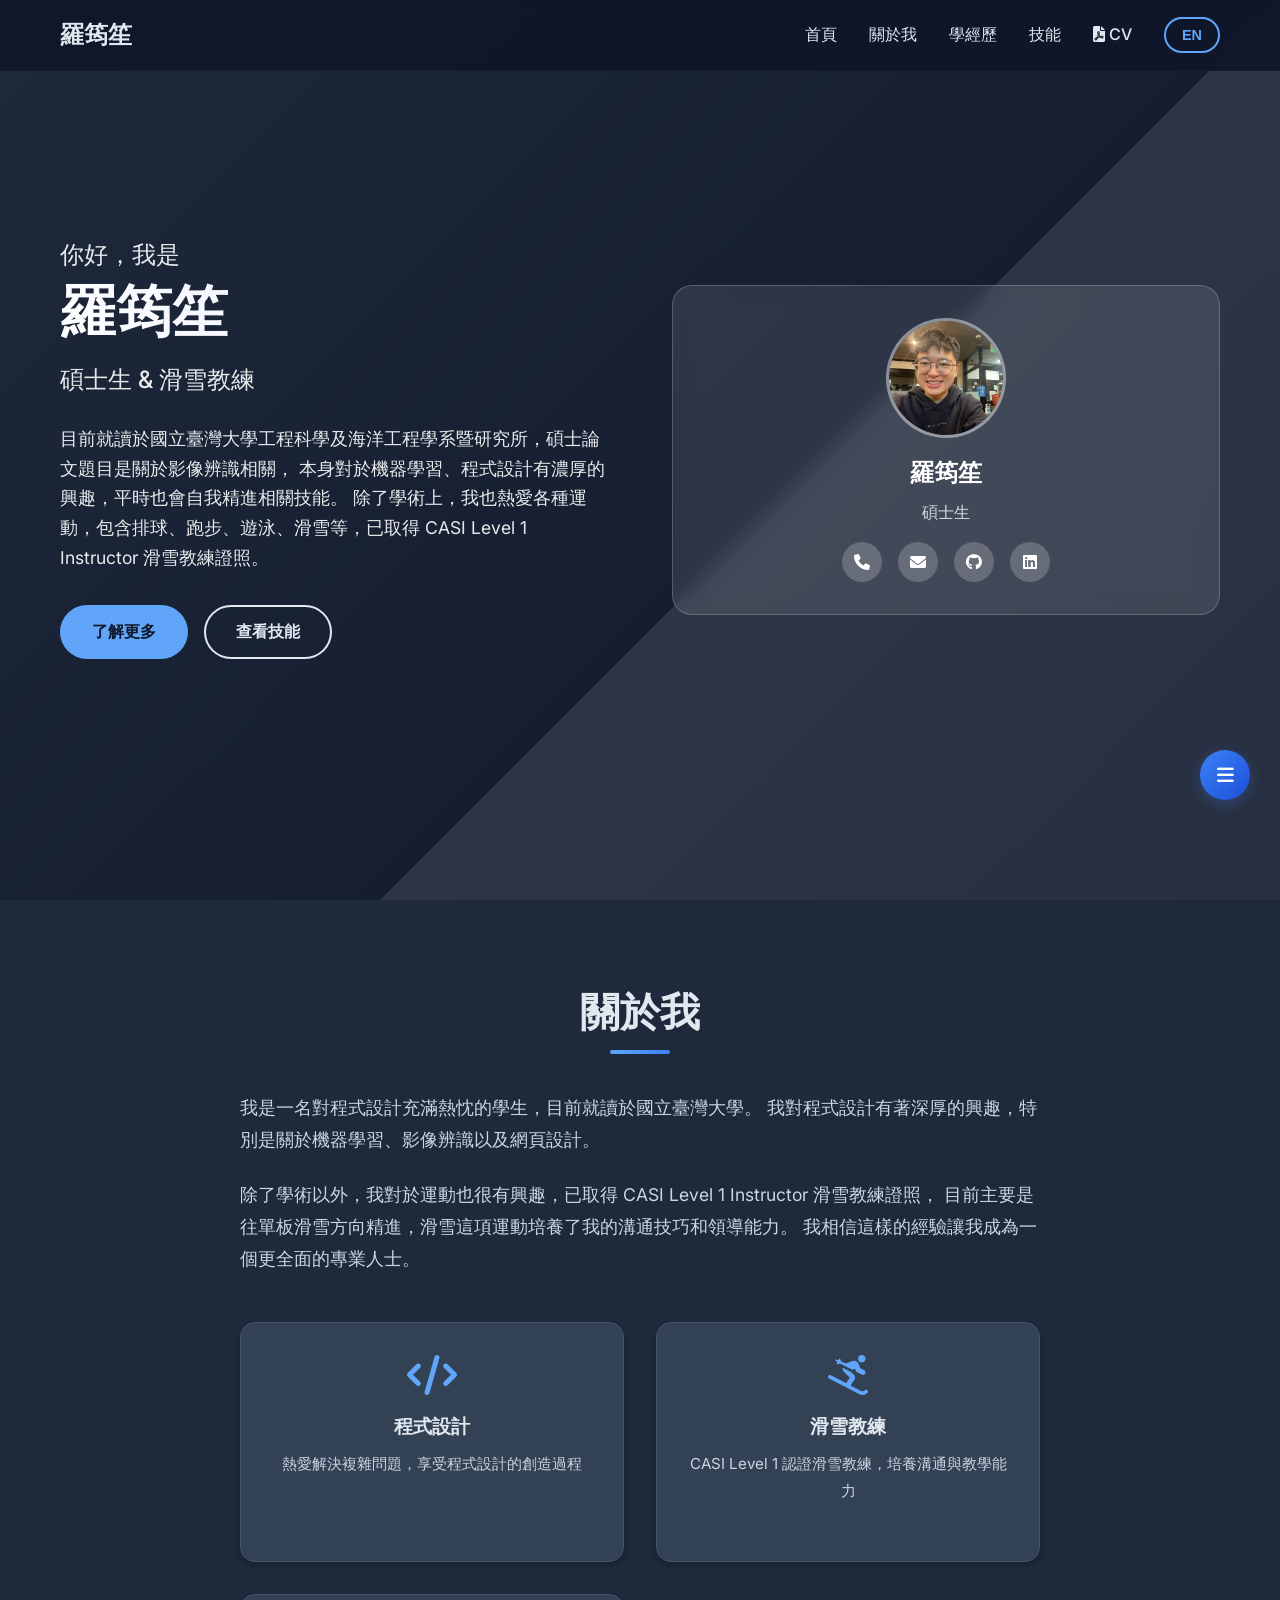
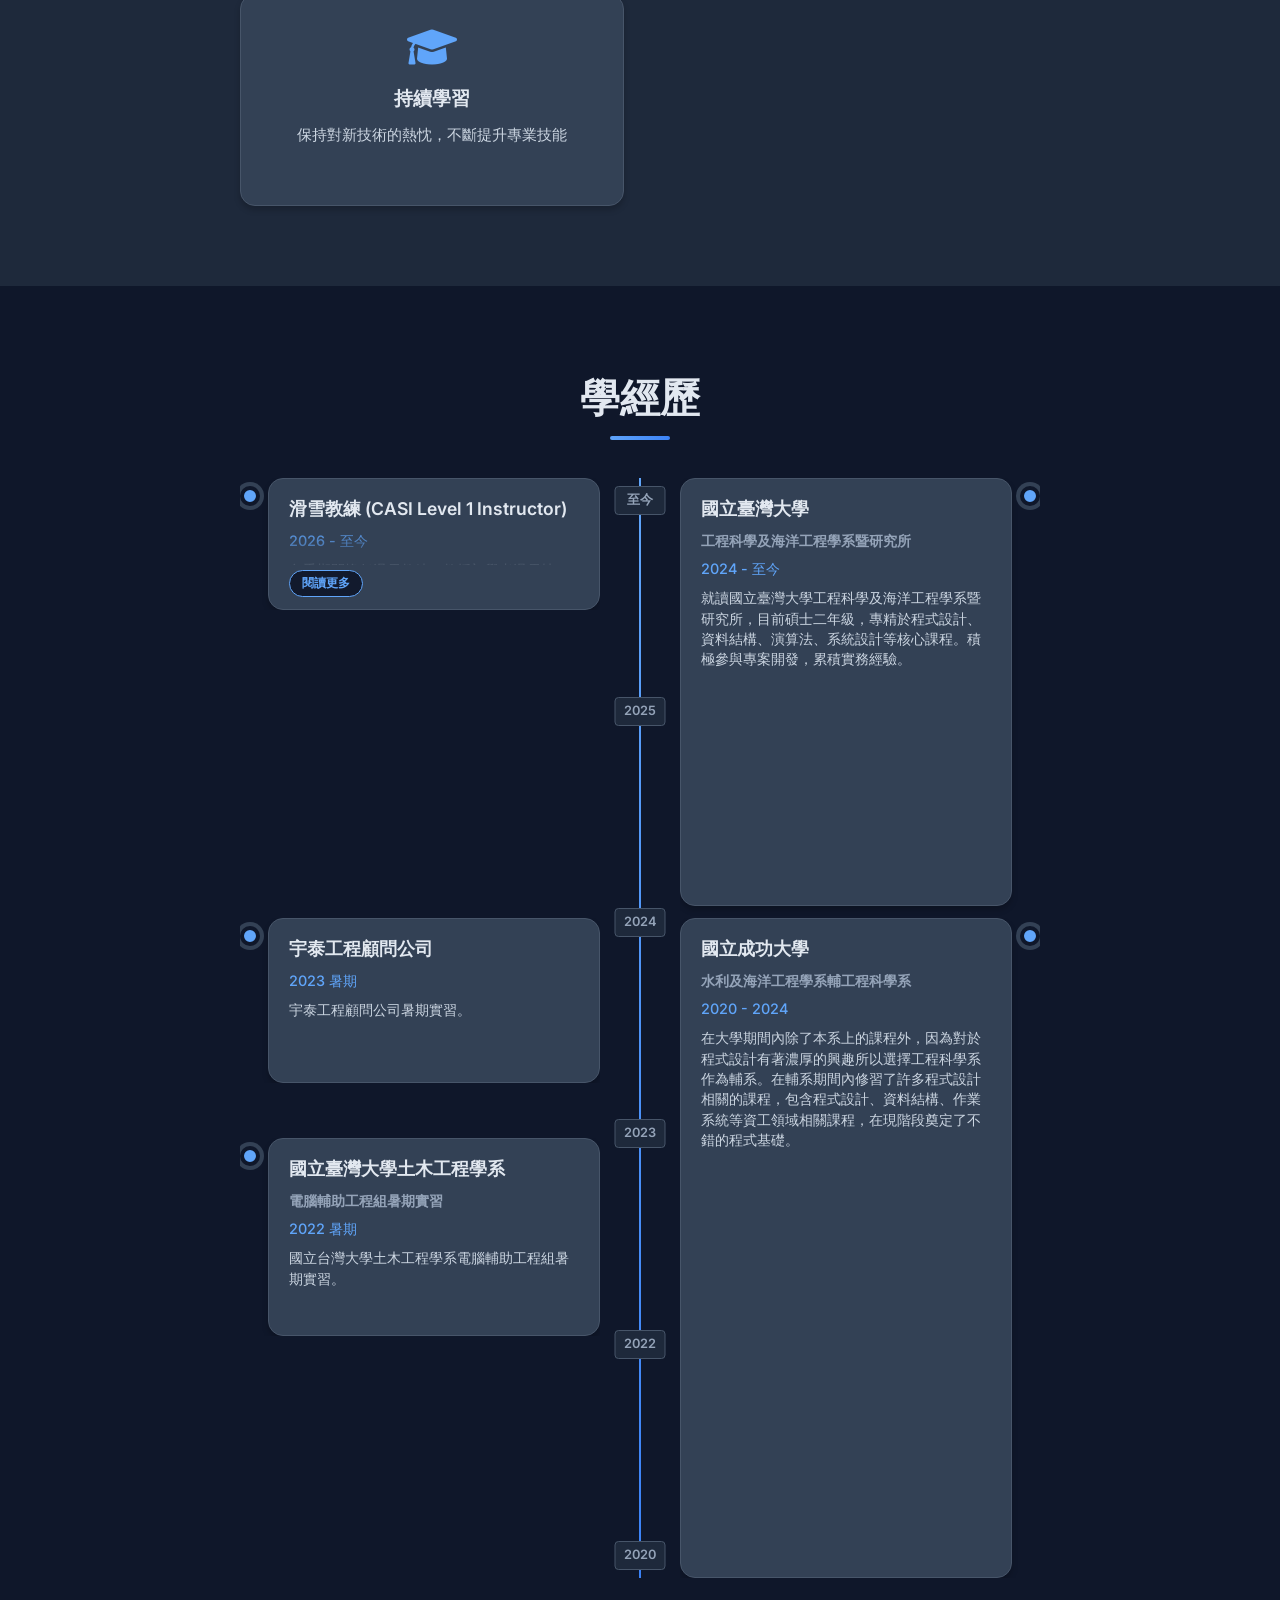
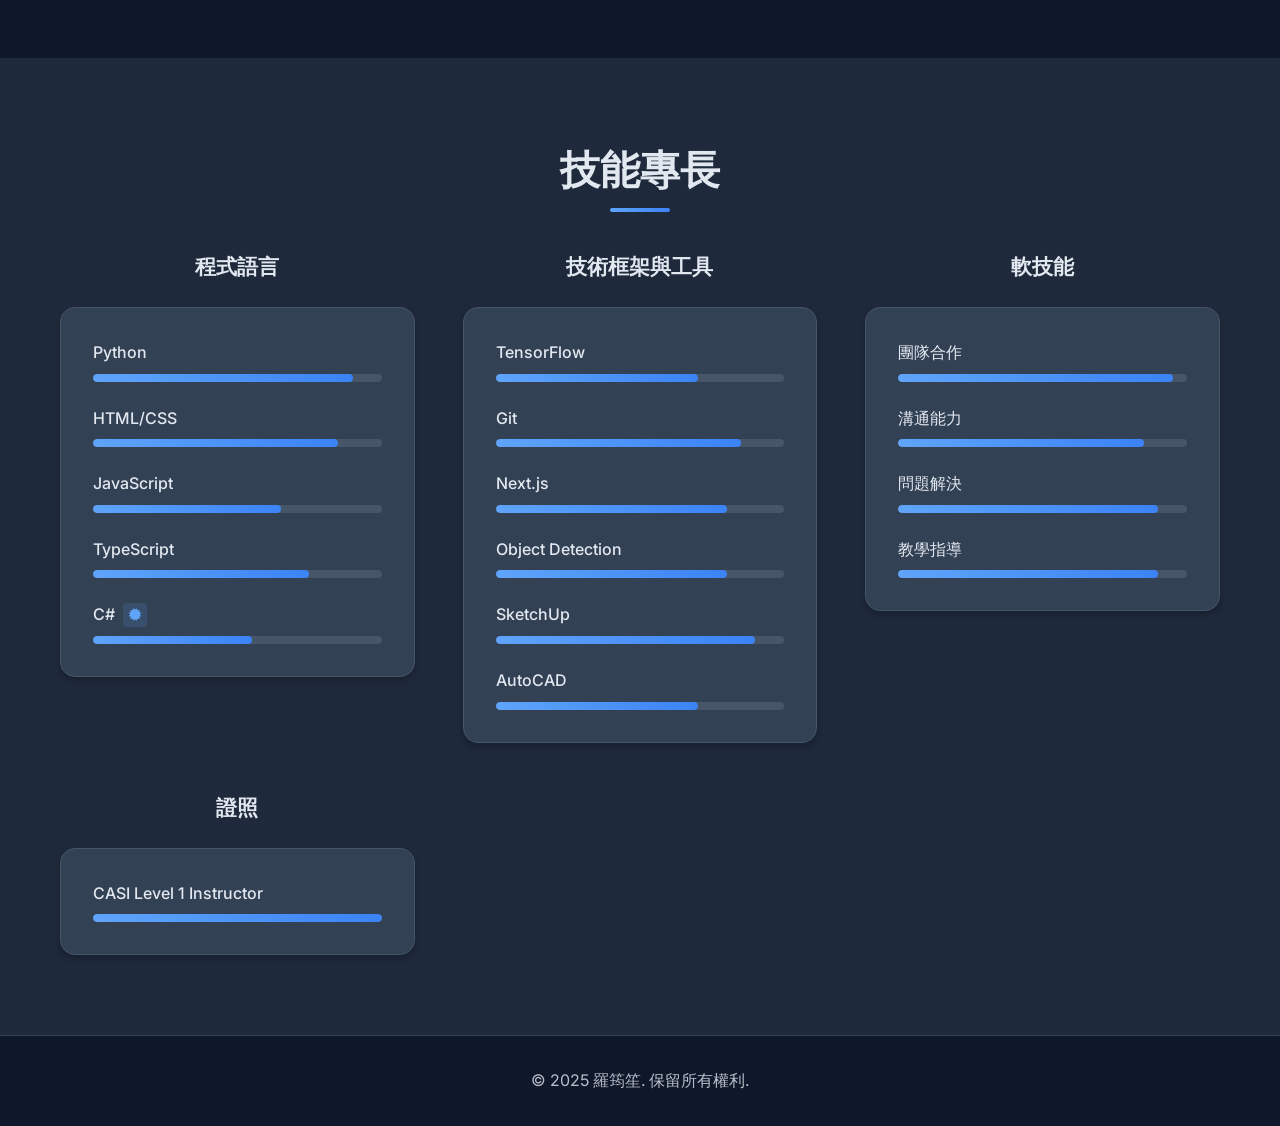
==== commit d06bae50: "update skill" ====
--- a/index.html
+++ b/index.html
@@ -214,6 +214,18 @@
                                     <div class="skill-progress" data-width="75"></div>
                                 </div>
                             </div>
+                            <div class="skill-item">
+                                <div class="skill-label">
+                                    <span data-zh="C#" data-en="C#">C#</span>
+                                    <a href="https://learn.microsoft.com/zh-tw/users/86785971/transcript" target="_blank" rel="noopener noreferrer" class="skill-cert-btn">
+                                        <i class="fas fa-certificate" aria-hidden="true"></i>
+                                        <span class="skill-cert-tooltip" data-zh="查看認證" data-en="View certificate">查看認證</span>
+                                    </a>
+                                </div>
+                                <div class="skill-bar">
+                                    <div class="skill-progress" data-width="55"></div>
+                                </div>
+                            </div>
                         </div>
                     </div>
                     <div class="skill-category">
--- a/styles.css
+++ b/styles.css
@@ -964,11 +964,68 @@
     margin-bottom: 0;
 }
 
-.skill-item span {
+.skill-item > span {
     display: block;
     font-weight: 500;
     color: #e2e8f0;
     margin-bottom: 0.5rem;
+}
+
+.skill-label {
+    display: flex;
+    align-items: center;
+    gap: 0.5rem;
+    margin-bottom: 0.5rem;
+}
+
+.skill-label > span {
+    font-weight: 500;
+    color: #e2e8f0;
+}
+
+.skill-cert-btn {
+    position: relative;
+    display: inline-flex;
+    align-items: center;
+    justify-content: center;
+    width: 1.5rem;
+    height: 1.5rem;
+    border-radius: 4px;
+    background: rgba(96, 165, 250, 0.15);
+    color: #60a5fa;
+    text-decoration: none;
+    font-size: 0.75rem;
+    transition: background 0.2s, color 0.2s;
+}
+
+.skill-cert-btn:hover,
+.skill-cert-btn:focus-visible {
+    background: rgba(96, 165, 250, 0.3);
+    color: #93c5fd;
+    outline: none;
+}
+
+.skill-cert-tooltip {
+    position: absolute;
+    bottom: calc(100% + 6px);
+    left: 50%;
+    transform: translateX(-50%);
+    padding: 0.25rem 0.5rem;
+    background: #1e293b;
+    color: #e2e8f0;
+    font-size: 0.75rem;
+    font-weight: 400;
+    border-radius: 4px;
+    white-space: nowrap;
+    opacity: 0;
+    pointer-events: none;
+    transition: opacity 0.2s;
+    border: 1px solid #475569;
+}
+
+.skill-cert-btn:hover .skill-cert-tooltip,
+.skill-cert-btn:focus-visible .skill-cert-tooltip {
+    opacity: 1;
 }
 
 .skill-bar {
